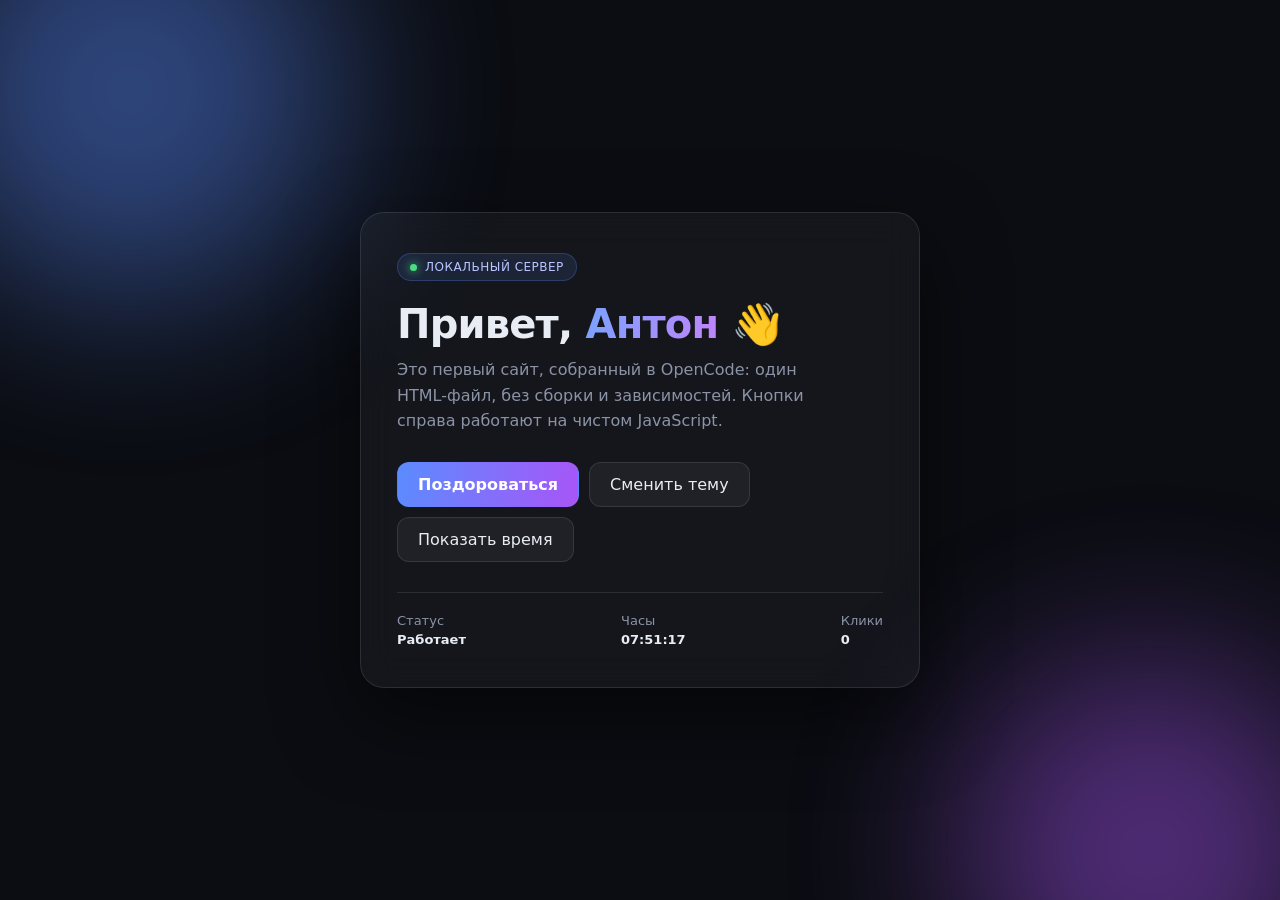
==== index.html @ ab272551 "Add first landing page" ====
<!DOCTYPE html>
<html lang="ru">
<head>
<meta charset="UTF-8" />
<meta name="viewport" content="width=device-width, initial-scale=1.0" />
<title>Первый сайт в OpenCode</title>
<style>
  :root {
    --bg: #0b0d12;
    --card: rgba(255, 255, 255, 0.04);
    --border: rgba(255, 255, 255, 0.1);
    --text: #e8ecf4;
    --muted: #8b93a7;
    --accent: #5b8cff;
    --accent-2: #a855f7;
  }

  * { box-sizing: border-box; margin: 0; padding: 0; }

  body {
    min-height: 100vh;
    display: grid;
    place-items: center;
    padding: 24px;
    background: var(--bg);
    color: var(--text);
    font-family: "Segoe UI", system-ui, -apple-system, sans-serif;
    overflow: hidden;
  }

  /* Мягкие светящиеся пятна на фоне */
  .blob {
    position: fixed;
    border-radius: 50%;
    filter: blur(90px);
    opacity: 0.45;
    pointer-events: none;
    animation: float 14s ease-in-out infinite alternate;
  }
  .blob.a { width: 420px; height: 420px; background: var(--accent); top: -120px; left: -80px; }
  .blob.b { width: 380px; height: 380px; background: var(--accent-2); bottom: -140px; right: -60px; animation-delay: -7s; }

  @keyframes float {
    from { transform: translate(0, 0) scale(1); }
    to   { transform: translate(40px, 30px) scale(1.15); }
  }

  .card {
    position: relative;
    width: min(560px, 100%);
    padding: 40px 36px;
    background: var(--card);
    border: 1px solid var(--border);
    border-radius: 24px;
    backdrop-filter: blur(18px);
    box-shadow: 0 30px 80px rgba(0, 0, 0, 0.55);
    animation: rise 0.7s cubic-bezier(0.22, 1, 0.36, 1) both;
  }

  @keyframes rise {
    from { opacity: 0; transform: translateY(24px); }
    to   { opacity: 1; transform: translateY(0); }
  }

  .badge {
    display: inline-flex;
    align-items: center;
    gap: 8px;
    padding: 6px 12px;
    font-size: 12px;
    letter-spacing: 0.04em;
    text-transform: uppercase;
    color: #b9c6ff;
    background: rgba(91, 140, 255, 0.12);
    border: 1px solid rgba(91, 140, 255, 0.25);
    border-radius: 999px;
  }
  .dot {
    width: 7px; height: 7px;
    border-radius: 50%;
    background: #4ade80;
    box-shadow: 0 0 10px #4ade80;
  }

  h1 {
    margin: 20px 0 10px;
    font-size: clamp(28px, 5vw, 40px);
    line-height: 1.15;
    letter-spacing: -0.02em;
  }
  h1 span {
    background: linear-gradient(100deg, #7aa2ff, #c084fc);
    -webkit-background-clip: text;
    background-clip: text;
    color: transparent;
  }

  p.lead {
    color: var(--muted);
    font-size: 16px;
    line-height: 1.6;
    max-width: 44ch;
  }

  .row {
    display: flex;
    flex-wrap: wrap;
    gap: 10px;
    margin-top: 28px;
  }

  button {
    font: inherit;
    padding: 12px 20px;
    border-radius: 12px;
    border: 1px solid var(--border);
    background: rgba(255, 255, 255, 0.05);
    color: var(--text);
    cursor: pointer;
    transition: transform 0.15s ease, background 0.2s ease, border-color 0.2s ease;
  }
  button:hover { background: rgba(255, 255, 255, 0.1); border-color: rgba(255, 255, 255, 0.22); }
  button:active { transform: scale(0.97); }

  button.primary {
    background: linear-gradient(100deg, var(--accent), var(--accent-2));
    border-color: transparent;
    color: #fff;
    font-weight: 600;
  }
  button.primary:hover { filter: brightness(1.1); }

  .meta {
    display: flex;
    justify-content: space-between;
    gap: 16px;
    margin-top: 30px;
    padding-top: 20px;
    border-top: 1px solid var(--border);
    font-size: 13px;
    color: var(--muted);
  }
  .meta strong { display: block; margin-top: 4px; color: var(--text); font-weight: 600; }
</style>
</head>
<body>
  <div class="blob a"></div>
  <div class="blob b"></div>

  <main class="card">
    <div class="badge"><span class="dot"></span> локальный сервер</div>

    <h1>Привет, <span id="name">Антон</span> 👋</h1>
    <p class="lead">
      Это первый сайт, собранный в OpenCode: один HTML-файл, без сборки и зависимостей.
      Кнопки справа работают на чистом JavaScript.
    </p>

    <div class="row">
      <button class="primary" id="greet">Поздороваться</button>
      <button id="theme">Сменить тему</button>
      <button id="time">Показать время</button>
    </div>

    <div class="meta">
      <div>Статус<strong id="status">Работает</strong></div>
      <div>Часы<strong id="clock">--:--:--</strong></div>
      <div>Клики<strong id="clicks">0</strong></div>
    </div>
  </main>

<script>
  const greetings = [
    "Привет! Рад тебя видеть.",
    "Сайт жив и отвечает.",
    "JavaScript на месте.",
    "Можно деплоить на хостинг."
  ];
  let i = 0;
  let clicks = 0;

  const clock = document.getElementById("clock");
  const tick = () => {
    clock.textContent = new Date().toLocaleTimeString("ru-RU");
  };
  tick();
  setInterval(tick, 1000);

  document.getElementById("greet").addEventListener("click", () => {
    clicks++;
    document.getElementById("clicks").textContent = clicks;
    document.getElementById("status").textContent = greetings[i % greetings.length];
    i++;
  });

  document.getElementById("time").addEventListener("click", () => {
    document.getElementById("status").textContent =
      "Сейчас " + new Date().toLocaleTimeString("ru-RU");
  });

  let light = false;
  document.getElementById("theme").addEventListener("click", () => {
    light = !light;
    const root = document.documentElement;
    if (light) {
      root.style.setProperty("--bg", "#f4f6fb");
      root.style.setProperty("--card", "rgba(255,255,255,0.75)");
      root.style.setProperty("--border", "rgba(15,23,42,0.1)");
      root.style.setProperty("--text", "#0f172a");
      root.style.setProperty("--muted", "#5b6478");
    } else {
      root.style.setProperty("--bg", "#0b0d12");
      root.style.setProperty("--card", "rgba(255,255,255,0.04)");
      root.style.setProperty("--border", "rgba(255,255,255,0.1)");
      root.style.setProperty("--text", "#e8ecf4");
      root.style.setProperty("--muted", "#8b93a7");
    }
  });
</script>
</body>
</html>
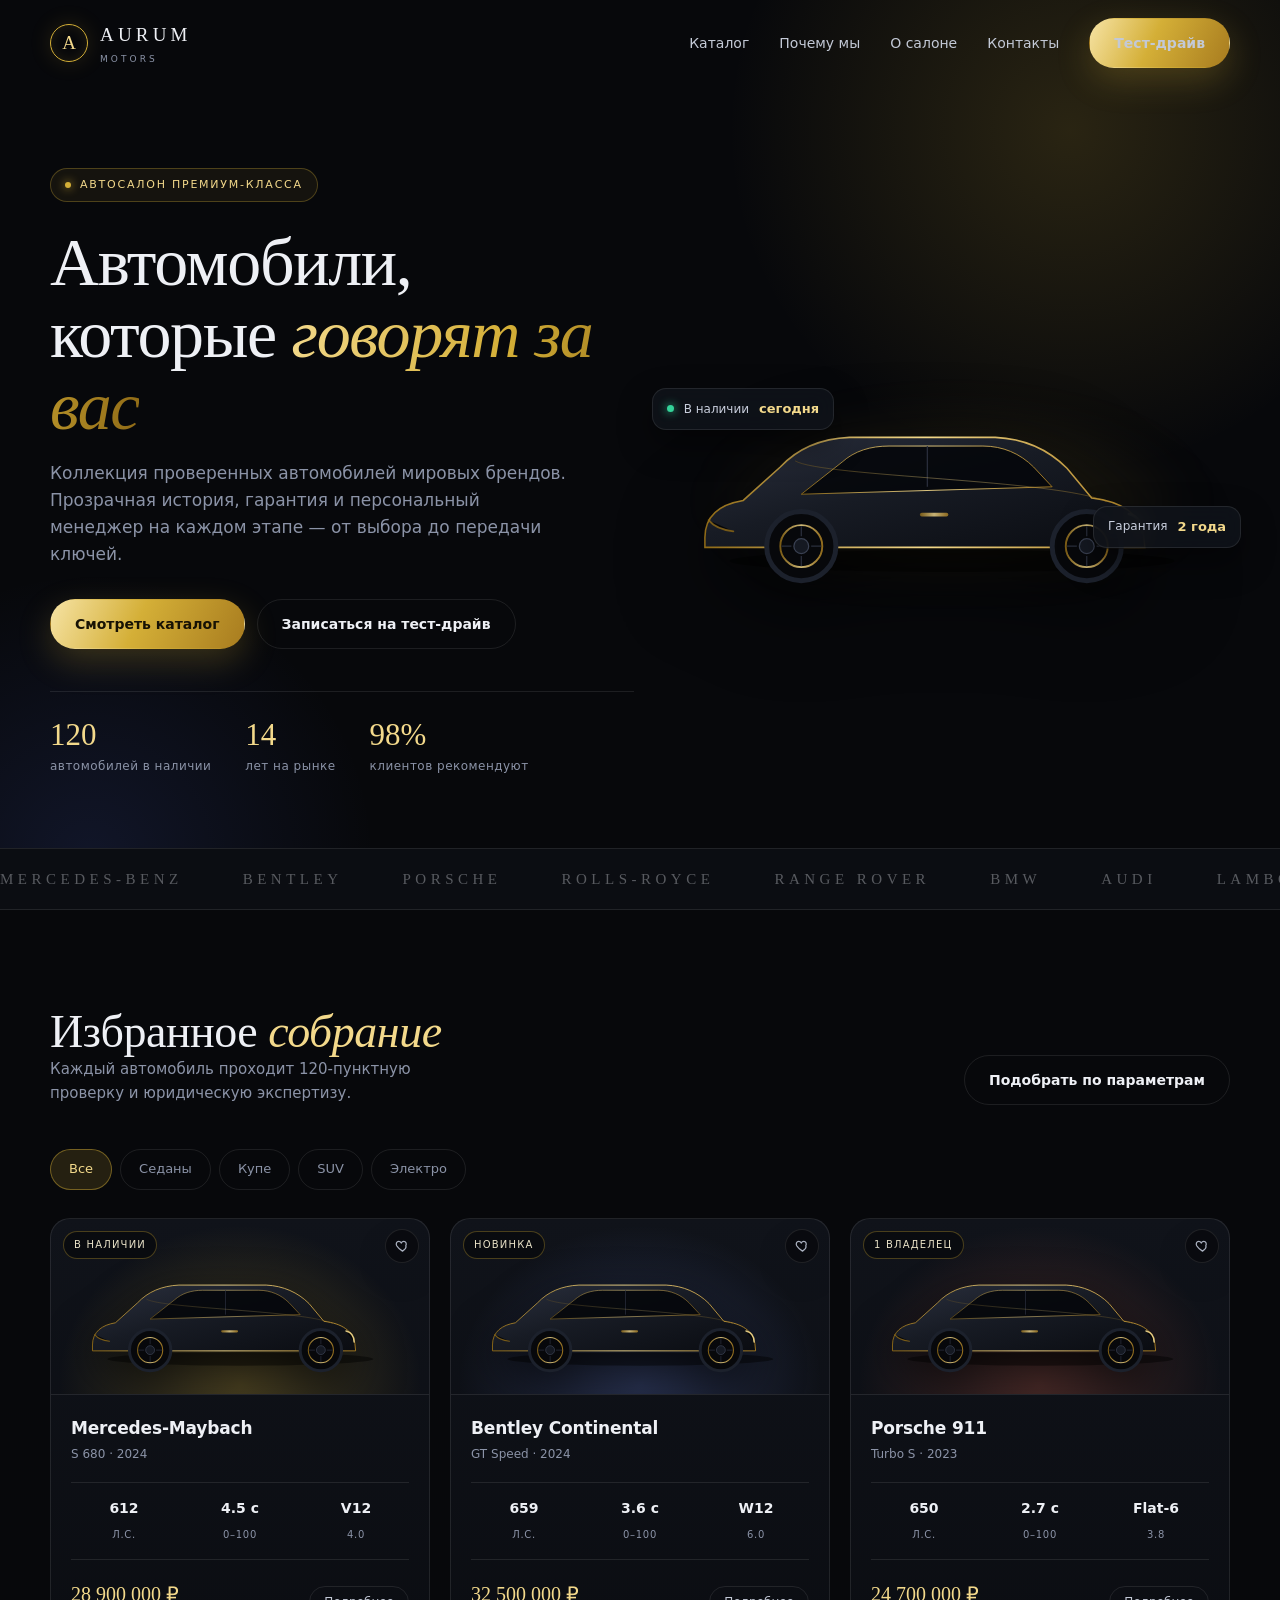
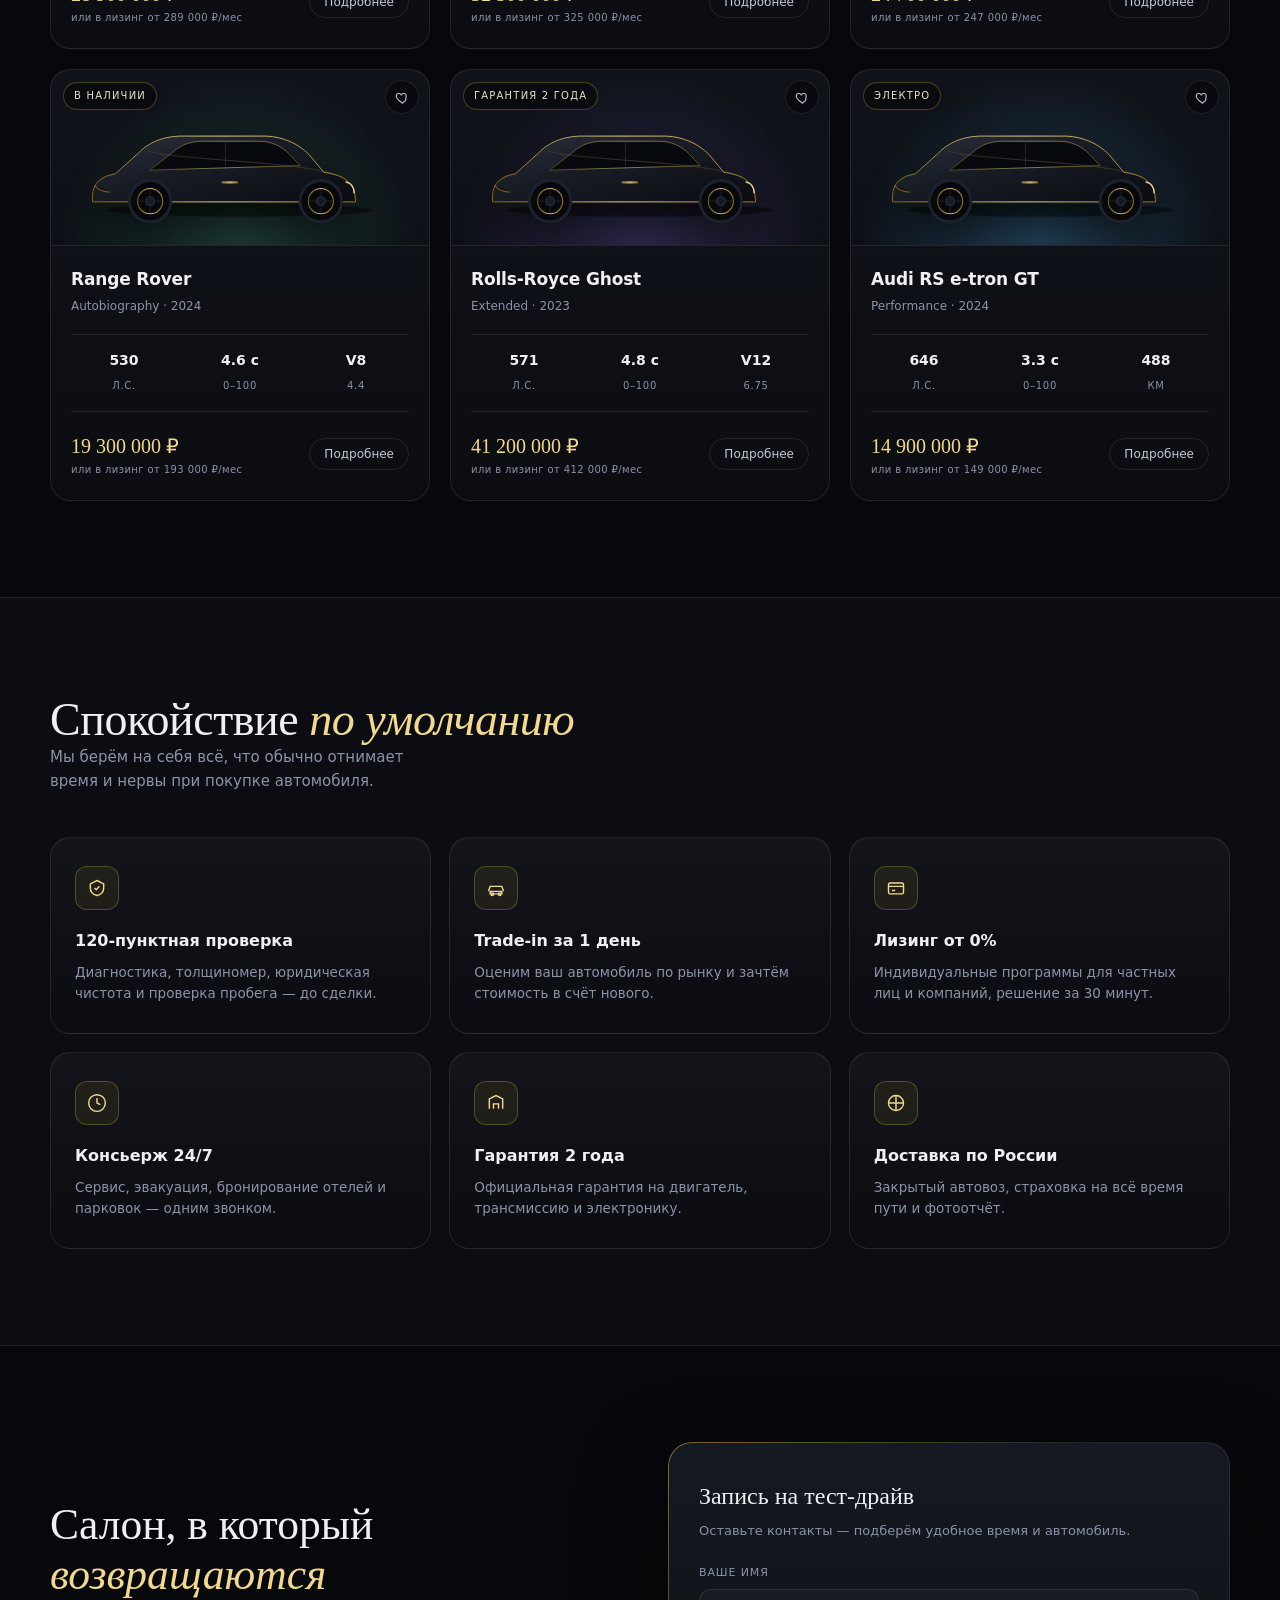
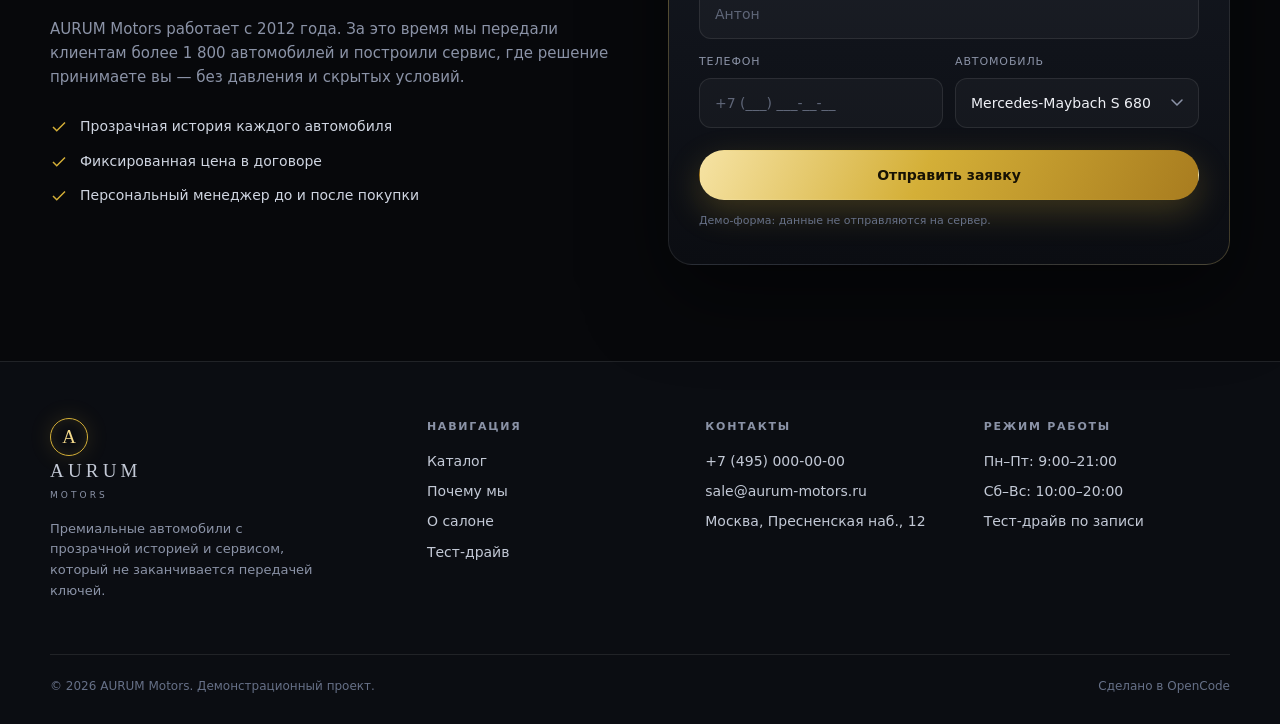
==== commit 02477fc2: "Redesign: premium car dealership landing page" ====
--- a/index.html
+++ b/index.html
@@ -3,218 +3,1093 @@
 <head>
 <meta charset="UTF-8" />
 <meta name="viewport" content="width=device-width, initial-scale=1.0" />
-<title>Первый сайт в OpenCode</title>
+<title>AURUM Motors — премиальный автосалон</title>
+<meta name="description" content="AURUM Motors — салон автомобилей премиум-класса. Каталог, trade-in, лизинг, тест-драйв." />
 <style>
   :root {
-    --bg: #0b0d12;
-    --card: rgba(255, 255, 255, 0.04);
-    --border: rgba(255, 255, 255, 0.1);
-    --text: #e8ecf4;
+    --bg: #07080b;
+    --bg-2: #0b0d12;
+    --panel: #10131a;
+    --panel-2: #151922;
+    --line: rgba(255, 255, 255, 0.09);
+    --text: #eef0f5;
     --muted: #8b93a7;
-    --accent: #5b8cff;
-    --accent-2: #a855f7;
+    --gold: #d4af37;
+    --gold-2: #f3d98b;
+    --gold-dim: rgba(212, 175, 55, 0.15);
+    --green: #34d399;
+    --radius: 20px;
+    --serif: Georgia, "Times New Roman", serif;
+    --sans: "Segoe UI", system-ui, -apple-system, sans-serif;
   }
 
   * { box-sizing: border-box; margin: 0; padding: 0; }
 
+  html { scroll-behavior: smooth; }
+
   body {
-    min-height: 100vh;
-    display: grid;
-    place-items: center;
-    padding: 24px;
     background: var(--bg);
     color: var(--text);
-    font-family: "Segoe UI", system-ui, -apple-system, sans-serif;
-    overflow: hidden;
-  }
-
-  /* Мягкие светящиеся пятна на фоне */
-  .blob {
+    font-family: var(--sans);
+    line-height: 1.6;
+    overflow-x: hidden;
+  }
+
+  ::selection { background: var(--gold); color: #000; }
+
+  a { color: inherit; text-decoration: none; }
+
+  img, svg { display: block; }
+
+  .wrap { width: min(1180px, calc(100% - 48px)); margin-inline: auto; }
+
+  /* ---------- Header ---------- */
+  header {
     position: fixed;
+    inset: 0 0 auto 0;
+    z-index: 50;
+    padding: 18px 0;
+    transition: background 0.3s ease, padding 0.3s ease, border-color 0.3s ease;
+    border-bottom: 1px solid transparent;
+  }
+  header.scrolled {
+    padding: 10px 0;
+    background: rgba(7, 8, 11, 0.82);
+    backdrop-filter: blur(16px);
+    border-bottom-color: var(--line);
+  }
+  .nav { display: flex; align-items: center; justify-content: space-between; gap: 24px; }
+
+  .logo { display: flex; align-items: center; gap: 12px; }
+  .logo-mark {
+    width: 38px; height: 38px;
+    display: grid; place-items: center;
+    border: 1px solid var(--gold);
     border-radius: 50%;
-    filter: blur(90px);
-    opacity: 0.45;
-    pointer-events: none;
-    animation: float 14s ease-in-out infinite alternate;
-  }
-  .blob.a { width: 420px; height: 420px; background: var(--accent); top: -120px; left: -80px; }
-  .blob.b { width: 380px; height: 380px; background: var(--accent-2); bottom: -140px; right: -60px; animation-delay: -7s; }
-
-  @keyframes float {
-    from { transform: translate(0, 0) scale(1); }
-    to   { transform: translate(40px, 30px) scale(1.15); }
-  }
-
-  .card {
+    color: var(--gold-2);
+    font-family: var(--serif);
+    font-size: 19px;
+    box-shadow: 0 0 22px var(--gold-dim), inset 0 0 14px rgba(212, 175, 55, 0.12);
+  }
+  .logo-text { font-family: var(--serif); font-size: 19px; letter-spacing: 0.22em; }
+  .logo-text span { display: block; font-family: var(--sans); font-size: 9px; letter-spacing: 0.34em; color: var(--muted); margin-top: 2px; }
+
+  .menu { display: flex; align-items: center; gap: 30px; }
+  .menu a {
     position: relative;
-    width: min(560px, 100%);
-    padding: 40px 36px;
-    background: var(--card);
-    border: 1px solid var(--border);
-    border-radius: 24px;
-    backdrop-filter: blur(18px);
-    box-shadow: 0 30px 80px rgba(0, 0, 0, 0.55);
-    animation: rise 0.7s cubic-bezier(0.22, 1, 0.36, 1) both;
-  }
-
-  @keyframes rise {
-    from { opacity: 0; transform: translateY(24px); }
-    to   { opacity: 1; transform: translateY(0); }
-  }
-
-  .badge {
+    font-size: 14px;
+    color: #c3c9d6;
+    transition: color 0.2s ease;
+  }
+  .menu a::after {
+    content: "";
+    position: absolute;
+    left: 0; bottom: -6px;
+    width: 0; height: 1px;
+    background: var(--gold);
+    transition: width 0.25s ease;
+  }
+  .menu a:hover { color: #fff; }
+  .menu a:hover::after { width: 100%; }
+
+  .btn {
     display: inline-flex;
     align-items: center;
-    gap: 8px;
-    padding: 6px 12px;
-    font-size: 12px;
-    letter-spacing: 0.04em;
+    justify-content: center;
+    gap: 10px;
+    padding: 13px 24px;
+    border-radius: 999px;
+    border: 1px solid var(--line);
+    background: transparent;
+    color: var(--text);
+    font: inherit;
+    font-size: 14px;
+    font-weight: 600;
+    cursor: pointer;
+    transition: transform 0.15s ease, box-shadow 0.25s ease, background 0.25s ease, border-color 0.25s ease;
+    white-space: nowrap;
+  }
+  .btn:hover { transform: translateY(-2px); }
+  .btn:active { transform: translateY(0) scale(0.98); }
+
+  .btn-gold {
+    background: linear-gradient(115deg, #f6e3a4, var(--gold) 45%, #a87c1f);
+    border-color: transparent;
+    color: #171204;
+    box-shadow: 0 12px 34px rgba(212, 175, 55, 0.24);
+  }
+  .btn-gold:hover { box-shadow: 0 16px 44px rgba(212, 175, 55, 0.36); }
+
+  .btn-ghost:hover { background: rgba(255, 255, 255, 0.05); border-color: rgba(255, 255, 255, 0.2); }
+
+  .burger { display: none; background: none; border: 0; color: var(--text); cursor: pointer; padding: 8px; }
+  .burger span { display: block; width: 22px; height: 2px; background: currentColor; margin: 5px 0; transition: 0.25s; }
+
+  /* ---------- Hero ---------- */
+  .hero {
+    position: relative;
+    padding: 168px 0 70px;
+    overflow: hidden;
+  }
+  .hero::before {
+    content: "";
+    position: absolute;
+    width: 780px; height: 780px;
+    top: -260px; right: -180px;
+    background: radial-gradient(circle, rgba(212, 175, 55, 0.17), transparent 62%);
+    pointer-events: none;
+  }
+  .hero::after {
+    content: "";
+    position: absolute;
+    width: 620px; height: 620px;
+    bottom: -320px; left: -220px;
+    background: radial-gradient(circle, rgba(90, 120, 255, 0.12), transparent 65%);
+    pointer-events: none;
+  }
+
+  .hero-grid {
+    position: relative;
+    z-index: 1;
+    display: grid;
+    grid-template-columns: 1.05fr 1fr;
+    gap: 40px;
+    align-items: center;
+  }
+
+  .eyebrow {
+    display: inline-flex;
+    align-items: center;
+    gap: 9px;
+    padding: 7px 14px;
+    border: 1px solid rgba(212, 175, 55, 0.3);
+    border-radius: 999px;
+    background: rgba(212, 175, 55, 0.07);
+    color: var(--gold-2);
+    font-size: 11px;
+    letter-spacing: 0.16em;
     text-transform: uppercase;
-    color: #b9c6ff;
-    background: rgba(91, 140, 255, 0.12);
-    border: 1px solid rgba(91, 140, 255, 0.25);
-    border-radius: 999px;
-  }
-  .dot {
-    width: 7px; height: 7px;
-    border-radius: 50%;
-    background: #4ade80;
-    box-shadow: 0 0 10px #4ade80;
-  }
+  }
+  .eyebrow i { width: 6px; height: 6px; border-radius: 50%; background: var(--gold); box-shadow: 0 0 10px var(--gold); }
 
   h1 {
-    margin: 20px 0 10px;
-    font-size: clamp(28px, 5vw, 40px);
-    line-height: 1.15;
+    margin: 24px 0 18px;
+    font-family: var(--serif);
+    font-weight: 400;
+    font-size: clamp(38px, 5.4vw, 68px);
+    line-height: 1.06;
     letter-spacing: -0.02em;
   }
-  h1 span {
-    background: linear-gradient(100deg, #7aa2ff, #c084fc);
+  h1 em {
+    font-style: italic;
+    background: linear-gradient(100deg, var(--gold-2), var(--gold) 55%, #8f6a16);
     -webkit-background-clip: text;
     background-clip: text;
     color: transparent;
   }
 
-  p.lead {
+  .hero p.lead { color: var(--muted); font-size: 17px; max-width: 48ch; }
+
+  .hero-actions { display: flex; flex-wrap: wrap; gap: 12px; margin-top: 30px; }
+
+  .hero-stats {
+    display: flex;
+    gap: 34px;
+    margin-top: 42px;
+    padding-top: 26px;
+    border-top: 1px solid var(--line);
+    flex-wrap: wrap;
+  }
+  .stat b {
+    display: block;
+    font-family: var(--serif);
+    font-size: 31px;
+    font-weight: 400;
+    color: var(--gold-2);
+    line-height: 1.1;
+  }
+  .stat span { font-size: 12px; color: var(--muted); letter-spacing: 0.04em; }
+
+  .hero-visual { position: relative; }
+  .hero-visual .glow {
+    position: absolute;
+    inset: 18% 2% 8%;
+    background: radial-gradient(ellipse at 50% 60%, rgba(212, 175, 55, 0.22), transparent 65%);
+    filter: blur(24px);
+  }
+  .car-stage { position: relative; animation: hover-car 6s ease-in-out infinite; }
+  @keyframes hover-car {
+    0%, 100% { transform: translateY(0); }
+    50% { transform: translateY(-10px); }
+  }
+  .car-stage svg { width: 100%; height: auto; filter: drop-shadow(0 26px 42px rgba(0, 0, 0, 0.65)); }
+
+  .chip {
+    position: absolute;
+    display: flex;
+    align-items: center;
+    gap: 10px;
+    padding: 10px 14px;
+    background: rgba(16, 19, 26, 0.85);
+    border: 1px solid var(--line);
+    border-radius: 14px;
+    backdrop-filter: blur(10px);
+    font-size: 12px;
+    color: #c9cfdd;
+    box-shadow: 0 14px 34px rgba(0, 0, 0, 0.45);
+  }
+  .chip b { color: var(--gold-2); font-size: 13px; }
+  .chip.c1 { top: 12%; left: -4%; }
+  .chip.c2 { bottom: 16%; right: -2%; }
+  .chip .dot { width: 7px; height: 7px; border-radius: 50%; background: var(--green); box-shadow: 0 0 10px var(--green); }
+
+  /* ---------- Marquee ---------- */
+  .marquee {
+    position: relative;
+    z-index: 1;
+    border-block: 1px solid var(--line);
+    background: var(--bg-2);
+    overflow: hidden;
+    padding: 18px 0;
+  }
+  .marquee-track {
+    display: flex;
+    gap: 60px;
+    width: max-content;
+    animation: scroll 28s linear infinite;
+  }
+  .marquee span {
+    font-family: var(--serif);
+    font-size: 15px;
+    letter-spacing: 0.3em;
+    text-transform: uppercase;
+    color: rgba(238, 240, 245, 0.34);
+    white-space: nowrap;
+  }
+  @keyframes scroll { to { transform: translateX(-50%); } }
+
+  /* ---------- Sections ---------- */
+  section { padding: 96px 0; }
+  .section-head { display: flex; align-items: flex-end; justify-content: space-between; gap: 32px; margin-bottom: 44px; flex-wrap: wrap; }
+  .section-head h2 {
+    font-family: var(--serif);
+    font-weight: 400;
+    font-size: clamp(30px, 3.6vw, 46px);
+    line-height: 1.12;
+    letter-spacing: -0.01em;
+  }
+  .section-head h2 em { font-style: italic; color: var(--gold-2); }
+  .section-head p { color: var(--muted); max-width: 42ch; font-size: 15px; }
+
+  /* ---------- Catalog ---------- */
+  .filters { display: flex; flex-wrap: wrap; gap: 8px; margin-bottom: 28px; }
+  .filter {
+    padding: 9px 18px;
+    border-radius: 999px;
+    border: 1px solid var(--line);
+    background: transparent;
     color: var(--muted);
-    font-size: 16px;
-    line-height: 1.6;
-    max-width: 44ch;
-  }
-
-  .row {
-    display: flex;
-    flex-wrap: wrap;
+    font: inherit;
+    font-size: 13px;
+    cursor: pointer;
+    transition: 0.2s ease;
+  }
+  .filter:hover { color: #fff; border-color: rgba(255, 255, 255, 0.24); }
+  .filter.active {
+    background: var(--gold-dim);
+    border-color: rgba(212, 175, 55, 0.45);
+    color: var(--gold-2);
+  }
+
+  .cars { display: grid; grid-template-columns: repeat(3, 1fr); gap: 20px; }
+  .car {
+    position: relative;
+    background: linear-gradient(180deg, var(--panel), var(--bg-2));
+    border: 1px solid var(--line);
+    border-radius: var(--radius);
+    overflow: hidden;
+    transition: transform 0.3s ease, border-color 0.3s ease, box-shadow 0.3s ease;
+    opacity: 0;
+    transform: translateY(22px);
+  }
+  .car.visible { opacity: 1; transform: translateY(0); transition: opacity 0.5s ease, transform 0.5s ease, border-color 0.3s, box-shadow 0.3s; }
+  .car:hover { border-color: rgba(212, 175, 55, 0.4); box-shadow: 0 24px 60px rgba(0, 0, 0, 0.55); }
+  .car.hidden { display: none; }
+
+  .car-media {
+    position: relative;
+    height: 176px;
+    display: grid;
+    place-items: center;
+    overflow: hidden;
+    border-bottom: 1px solid var(--line);
+  }
+  .car-media::before {
+    content: "";
+    position: absolute;
+    inset: 0;
+    background: radial-gradient(ellipse at 50% 95%, var(--car-glow, rgba(212, 175, 55, 0.3)), transparent 68%);
+    opacity: 0.9;
+  }
+  .car-media svg { width: 88%; position: relative; filter: drop-shadow(0 14px 22px rgba(0, 0, 0, 0.55)); transition: transform 0.35s ease; }
+  .car:hover .car-media svg { transform: scale(1.05) translateX(4px); }
+
+  .car-badge {
+    position: absolute;
+    top: 12px; left: 12px;
+    z-index: 2;
+    padding: 5px 10px;
+    font-size: 10px;
+    letter-spacing: 0.12em;
+    text-transform: uppercase;
+    color: #e9e2c8;
+    background: rgba(7, 8, 11, 0.65);
+    border: 1px solid rgba(212, 175, 55, 0.32);
+    border-radius: 999px;
+    backdrop-filter: blur(6px);
+  }
+  .fav {
+    position: absolute;
+    top: 10px; right: 10px;
+    z-index: 2;
+    width: 34px; height: 34px;
+    display: grid; place-items: center;
+    border-radius: 50%;
+    border: 1px solid var(--line);
+    background: rgba(7, 8, 11, 0.6);
+    color: #aab1c0;
+    cursor: pointer;
+    transition: 0.2s ease;
+  }
+  .fav:hover { color: #fff; border-color: rgba(255, 255, 255, 0.3); }
+  .fav.on { color: #ff5f7a; border-color: rgba(255, 95, 122, 0.5); background: rgba(255, 95, 122, 0.1); }
+  .fav svg { width: 15px; height: 15px; }
+
+  .car-body { padding: 20px 20px 22px; }
+  .car-body h3 { font-size: 17px; font-weight: 600; letter-spacing: -0.01em; }
+  .car-body .trim { font-size: 12px; color: var(--muted); margin-top: 3px; }
+
+  .specs {
+    display: grid;
+    grid-template-columns: repeat(3, 1fr);
     gap: 10px;
-    margin-top: 28px;
-  }
-
-  button {
+    margin: 18px 0;
+    padding: 14px 0;
+    border-block: 1px solid var(--line);
+  }
+  .specs div { text-align: center; }
+  .specs b { display: block; font-size: 14px; font-weight: 600; }
+  .specs span { font-size: 10px; color: var(--muted); text-transform: uppercase; letter-spacing: 0.07em; }
+
+  .price-row { display: flex; align-items: center; justify-content: space-between; gap: 12px; }
+  .price { font-family: var(--serif); font-size: 20px; color: var(--gold-2); }
+  .price small { display: block; font-family: var(--sans); font-size: 10px; color: var(--muted); letter-spacing: 0.04em; }
+  .more {
+    font-size: 12px;
+    color: #c3c9d6;
+    padding: 8px 14px;
+    border: 1px solid var(--line);
+    border-radius: 999px;
+    transition: 0.2s ease;
+    background: transparent;
+    font-family: inherit;
+    cursor: pointer;
+  }
+  .more:hover { color: #000; background: var(--gold); border-color: var(--gold); }
+
+  /* ---------- Advantages ---------- */
+  .advantages { background: var(--bg-2); border-block: 1px solid var(--line); }
+  .grid-3 { display: grid; grid-template-columns: repeat(3, 1fr); gap: 18px; }
+  .feature {
+    position: relative;
+    padding: 28px 24px;
+    background: linear-gradient(180deg, rgba(255, 255, 255, 0.035), transparent);
+    border: 1px solid var(--line);
+    border-radius: var(--radius);
+    transition: 0.3s ease;
+    opacity: 0;
+    transform: translateY(18px);
+  }
+  .feature.visible { opacity: 1; transform: none; transition: 0.5s ease; }
+  .feature:hover { border-color: rgba(212, 175, 55, 0.32); background: linear-gradient(180deg, rgba(212, 175, 55, 0.07), transparent); }
+  .feature .ico {
+    width: 44px; height: 44px;
+    display: grid; place-items: center;
+    border-radius: 12px;
+    border: 1px solid rgba(212, 175, 55, 0.3);
+    background: rgba(212, 175, 55, 0.08);
+    color: var(--gold-2);
+    margin-bottom: 18px;
+  }
+  .feature .ico svg { width: 20px; height: 20px; }
+  .feature h3 { font-size: 16px; margin-bottom: 8px; }
+  .feature p { font-size: 13.5px; color: var(--muted); }
+
+  /* ---------- About / form ---------- */
+  .split { display: grid; grid-template-columns: 1fr 1fr; gap: 56px; align-items: center; }
+  .about-copy h2 { font-family: var(--serif); font-weight: 400; font-size: clamp(30px, 3.4vw, 44px); line-height: 1.14; }
+  .about-copy h2 em { font-style: italic; color: var(--gold-2); }
+  .about-copy p { color: var(--muted); margin-top: 18px; font-size: 15px; }
+  .ticks { list-style: none; margin-top: 26px; display: grid; gap: 12px; }
+  .ticks li { display: flex; gap: 12px; align-items: flex-start; font-size: 14px; color: #cfd5e1; }
+  .ticks svg { width: 18px; height: 18px; flex: 0 0 auto; color: var(--gold); margin-top: 3px; }
+
+  .form-card {
+    position: relative;
+    padding: 34px 30px;
+    background: linear-gradient(180deg, var(--panel-2), var(--bg-2));
+    border: 1px solid var(--line);
+    border-radius: 24px;
+    box-shadow: 0 30px 80px rgba(0, 0, 0, 0.5);
+  }
+  .form-card::before {
+    content: "";
+    position: absolute; inset: -1px;
+    border-radius: 24px;
+    padding: 1px;
+    background: linear-gradient(140deg, rgba(212, 175, 55, 0.5), transparent 40%, transparent 70%, rgba(212, 175, 55, 0.2));
+    -webkit-mask: linear-gradient(#000 0 0) content-box, linear-gradient(#000 0 0);
+    -webkit-mask-composite: xor;
+    mask-composite: exclude;
+    pointer-events: none;
+  }
+  .form-card h3 { font-family: var(--serif); font-weight: 400; font-size: 24px; }
+  .form-card p.sub { font-size: 13px; color: var(--muted); margin: 6px 0 22px; }
+
+  .field { margin-bottom: 14px; }
+  .field label { display: block; font-size: 11px; letter-spacing: 0.08em; text-transform: uppercase; color: var(--muted); margin-bottom: 7px; }
+  .field input, .field select {
+    width: 100%;
+    padding: 13px 15px;
+    border-radius: 12px;
+    border: 1px solid var(--line);
+    background: rgba(255, 255, 255, 0.03);
+    color: var(--text);
     font: inherit;
-    padding: 12px 20px;
+    font-size: 14px;
+    outline: none;
+    transition: 0.2s ease;
+    appearance: none;
+  }
+  .field select {
+    background-image: url("data:image/svg+xml,%3Csvg xmlns='http://www.w3.org/2000/svg' width='12' height='8' viewBox='0 0 12 8'%3E%3Cpath d='M1 1l5 5 5-5' stroke='%238b93a7' stroke-width='1.5' fill='none' stroke-linecap='round'/%3E%3C/svg%3E");
+    background-repeat: no-repeat;
+    background-position: right 15px center;
+    padding-right: 38px;
+  }
+  .field input::placeholder { color: #5f6678; }
+  .field input:focus, .field select:focus { border-color: rgba(212, 175, 55, 0.55); background: rgba(212, 175, 55, 0.05); }
+  .field input:invalid:not(:placeholder-shown) { border-color: rgba(255, 95, 122, 0.5); }
+  .field-row { display: grid; grid-template-columns: 1fr 1fr; gap: 12px; }
+
+  .form-note { font-size: 11px; color: #667087; margin-top: 12px; }
+  .toast {
+    margin-top: 14px;
+    padding: 12px 14px;
     border-radius: 12px;
-    border: 1px solid var(--border);
-    background: rgba(255, 255, 255, 0.05);
-    color: var(--text);
-    cursor: pointer;
-    transition: transform 0.15s ease, background 0.2s ease, border-color 0.2s ease;
-  }
-  button:hover { background: rgba(255, 255, 255, 0.1); border-color: rgba(255, 255, 255, 0.22); }
-  button:active { transform: scale(0.97); }
-
-  button.primary {
-    background: linear-gradient(100deg, var(--accent), var(--accent-2));
-    border-color: transparent;
-    color: #fff;
-    font-weight: 600;
-  }
-  button.primary:hover { filter: brightness(1.1); }
-
-  .meta {
-    display: flex;
-    justify-content: space-between;
-    gap: 16px;
-    margin-top: 30px;
-    padding-top: 20px;
-    border-top: 1px solid var(--border);
+    background: rgba(52, 211, 153, 0.1);
+    border: 1px solid rgba(52, 211, 153, 0.35);
+    color: #9ff3cd;
     font-size: 13px;
-    color: var(--muted);
-  }
-  .meta strong { display: block; margin-top: 4px; color: var(--text); font-weight: 600; }
+    display: none;
+  }
+  .toast.show { display: block; animation: rise 0.35s ease both; }
+  @keyframes rise { from { opacity: 0; transform: translateY(8px); } to { opacity: 1; transform: none; } }
+
+  /* ---------- Footer ---------- */
+  footer { border-top: 1px solid var(--line); background: var(--bg-2); padding: 56px 0 28px; }
+  .foot-grid { display: grid; grid-template-columns: 1.4fr 1fr 1fr 1fr; gap: 32px; }
+  .foot-grid h4 { font-size: 11px; text-transform: uppercase; letter-spacing: 0.16em; color: var(--muted); margin-bottom: 14px; }
+  .foot-grid a, .foot-grid p { display: block; font-size: 14px; color: #c3c9d6; margin-bottom: 8px; }
+  .foot-grid a:hover { color: var(--gold-2); }
+  .foot-bottom { display: flex; justify-content: space-between; gap: 16px; flex-wrap: wrap; margin-top: 44px; padding-top: 22px; border-top: 1px solid var(--line); font-size: 12px; color: #667087; }
+
+  /* ---------- Reveal ---------- */
+  .reveal { opacity: 0; transform: translateY(24px); transition: opacity 0.65s ease, transform 0.65s ease; }
+  .reveal.visible { opacity: 1; transform: none; }
+
+  /* ---------- Responsive ---------- */
+  @media (max-width: 980px) {
+    .hero-grid { grid-template-columns: 1fr; gap: 20px; }
+    .hero { padding-top: 140px; }
+    .hero-visual { max-width: 620px; margin-inline: auto; width: 100%; }
+    .cars { grid-template-columns: repeat(2, 1fr); }
+    .grid-3 { grid-template-columns: repeat(2, 1fr); }
+    .split { grid-template-columns: 1fr; gap: 36px; }
+    .foot-grid { grid-template-columns: 1fr 1fr; }
+  }
+
+  @media (max-width: 720px) {
+    .menu {
+      position: fixed;
+      inset: 0 0 auto 0;
+      padding: 96px 24px 28px;
+      flex-direction: column;
+      align-items: flex-start;
+      gap: 20px;
+      background: rgba(7, 8, 11, 0.97);
+      border-bottom: 1px solid var(--line);
+      transform: translateY(-110%);
+      transition: transform 0.35s cubic-bezier(0.22, 1, 0.36, 1);
+    }
+    .menu.open { transform: none; }
+    .menu .btn { width: 100%; }
+    .burger { display: block; z-index: 60; }
+    .burger.open span:nth-child(1) { transform: translateY(7px) rotate(45deg); }
+    .burger.open span:nth-child(2) { opacity: 0; }
+    .burger.open span:nth-child(3) { transform: translateY(-7px) rotate(-45deg); }
+    .cars, .grid-3 { grid-template-columns: 1fr; }
+    .hero-stats { gap: 22px; }
+    .chip.c1 { left: 0; }
+    .chip.c2 { right: 0; }
+    section { padding: 68px 0; }
+    .field-row { grid-template-columns: 1fr; }
+    .foot-grid { grid-template-columns: 1fr; }
+  }
+
+  @media (prefers-reduced-motion: reduce) {
+    * { animation: none !important; transition-duration: 0.01ms !important; }
+    html { scroll-behavior: auto; }
+  }
 </style>
 </head>
 <body>
-  <div class="blob a"></div>
-  <div class="blob b"></div>
-
-  <main class="card">
-    <div class="badge"><span class="dot"></span> локальный сервер</div>
-
-    <h1>Привет, <span id="name">Антон</span> 👋</h1>
-    <p class="lead">
-      Это первый сайт, собранный в OpenCode: один HTML-файл, без сборки и зависимостей.
-      Кнопки справа работают на чистом JavaScript.
-    </p>
-
-    <div class="row">
-      <button class="primary" id="greet">Поздороваться</button>
-      <button id="theme">Сменить тему</button>
-      <button id="time">Показать время</button>
+
+<!-- Общий силуэт автомобиля для карточек -->
+<svg width="0" height="0" style="position:absolute" aria-hidden="true">
+  <defs>
+    <linearGradient id="bodyGold" x1="0" y1="0" x2="1" y2="1">
+      <stop offset="0" stop-color="#2a2f3d" />
+      <stop offset="0.45" stop-color="#171b24" />
+      <stop offset="1" stop-color="#0a0c11" />
+    </linearGradient>
+    <linearGradient id="goldLine" x1="0" y1="0" x2="1" y2="0">
+      <stop offset="0" stop-color="#8f6a16" />
+      <stop offset="0.5" stop-color="#f3d98b" />
+      <stop offset="1" stop-color="#a87c1f" />
+    </linearGradient>
+  </defs>
+  <symbol id="car" viewBox="0 0 900 360">
+    <ellipse cx="450" cy="322" rx="360" ry="18" fill="#000" opacity="0.45" />
+    <path d="M50 300 L50 284 C50 248 76 230 112 224 L172 170 C200 140 238 124 284 122 L520 122 C566 124 606 142 636 172 L676 220 C726 226 754 246 760 280 L762 300 Z"
+          fill="url(#bodyGold)" stroke="url(#goldLine)" stroke-width="2.5" />
+    <path d="M206 214 L272 162 C292 144 318 136 348 136 L500 136 C532 136 560 148 582 170 L612 202 Z"
+          fill="#05070b" stroke="url(#goldLine)" stroke-width="1.6" opacity="0.9" />
+    <path d="M410 136 L410 202" stroke="#2a2f3d" stroke-width="2" />
+    <path d="M196 160 C240 186 620 190 700 226" stroke="url(#goldLine)" stroke-width="1.2" fill="none" opacity="0.5" />
+    <rect x="398" y="244" width="46" height="6" rx="3" fill="url(#goldLine)" opacity="0.8" />
+    <path d="M736 246 C752 250 758 262 758 276" stroke="#f3d98b" stroke-width="4" stroke-linecap="round" opacity="0.9" />
+    <path d="M56 256 C64 266 78 272 96 274" stroke="#8f6a16" stroke-width="3" stroke-linecap="round" opacity="0.8" />
+    <g>
+      <circle cx="206" cy="298" r="56" fill="#07080b" stroke="#1c212c" stroke-width="8" />
+      <circle cx="206" cy="298" r="34" fill="none" stroke="url(#goldLine)" stroke-width="3" opacity="0.85" />
+      <circle cx="206" cy="298" r="12" fill="#151922" stroke="#3a4152" stroke-width="2" />
+      <g stroke="#2a2f3d" stroke-width="2">
+        <path d="M206 266 L206 282 M206 314 L206 330 M174 298 L190 298 M222 298 L238 298" />
+      </g>
+    </g>
+    <g>
+      <circle cx="668" cy="298" r="56" fill="#07080b" stroke="#1c212c" stroke-width="8" />
+      <circle cx="668" cy="298" r="34" fill="none" stroke="url(#goldLine)" stroke-width="3" opacity="0.85" />
+      <circle cx="668" cy="298" r="12" fill="#151922" stroke="#3a4152" stroke-width="2" />
+      <g stroke="#2a2f3d" stroke-width="2">
+        <path d="M668 266 L668 282 M668 314 L668 330 M636 298 L652 298 M684 298 L700 298" />
+      </g>
+    </g>
+  </symbol>
+</svg>
+
+<header id="header">
+  <div class="wrap nav">
+    <a class="logo" href="#top" aria-label="AURUM Motors — на главную">
+      <span class="logo-mark">A</span>
+      <span class="logo-text">AURUM<span>MOTORS</span></span>
+    </a>
+
+    <nav class="menu" id="menu">
+      <a href="#catalog">Каталог</a>
+      <a href="#advantages">Почему мы</a>
+      <a href="#about">О салоне</a>
+      <a href="#contacts">Контакты</a>
+      <a class="btn btn-gold" href="#booking">Тест-драйв</a>
+    </nav>
+
+    <button class="burger" id="burger" aria-label="Меню" aria-expanded="false">
+      <span></span><span></span><span></span>
+    </button>
+  </div>
+</header>
+
+<main id="top">
+  <!-- HERO -->
+  <section class="hero">
+    <div class="wrap hero-grid">
+      <div class="hero-copy">
+        <div class="eyebrow"><i></i> Автосалон премиум-класса</div>
+        <h1>Автомобили, которые <em>говорят за вас</em></h1>
+        <p class="lead">
+          Коллекция проверенных автомобилей мировых брендов. Прозрачная история,
+          гарантия и персональный менеджер на каждом этапе — от выбора до передачи ключей.
+        </p>
+        <div class="hero-actions">
+          <a class="btn btn-gold" href="#catalog">Смотреть каталог</a>
+          <a class="btn btn-ghost" href="#booking">Записаться на тест-драйв</a>
+        </div>
+        <div class="hero-stats">
+          <div class="stat"><b data-count="120">0</b><span>автомобилей в наличии</span></div>
+          <div class="stat"><b data-count="14">0</b><span>лет на рынке</span></div>
+          <div class="stat"><b data-count="98" data-suffix="%">0</b><span>клиентов рекомендуют</span></div>
+        </div>
+      </div>
+
+      <div class="hero-visual">
+        <div class="glow"></div>
+        <div class="car-stage">
+          <svg viewBox="0 0 900 360" role="img" aria-label="Силуэт премиального автомобиля">
+            <use href="#car" />
+          </svg>
+        </div>
+        <div class="chip c1"><span class="dot"></span> В наличии <b>сегодня</b></div>
+        <div class="chip c2">Гарантия <b>2 года</b></div>
+      </div>
     </div>
-
-    <div class="meta">
-      <div>Статус<strong id="status">Работает</strong></div>
-      <div>Часы<strong id="clock">--:--:--</strong></div>
-      <div>Клики<strong id="clicks">0</strong></div>
+  </section>
+
+  <!-- MARQUEE -->
+  <div class="marquee" aria-hidden="true">
+    <div class="marquee-track">
+      <span>Mercedes-Benz</span><span>Bentley</span><span>Porsche</span><span>Rolls-Royce</span><span>Range Rover</span><span>BMW</span><span>Audi</span><span>Lamborghini</span>
+      <span>Mercedes-Benz</span><span>Bentley</span><span>Porsche</span><span>Rolls-Royce</span><span>Range Rover</span><span>BMW</span><span>Audi</span><span>Lamborghini</span>
     </div>
-  </main>
+  </div>
+
+  <!-- CATALOG -->
+  <section id="catalog">
+    <div class="wrap">
+      <div class="section-head reveal">
+        <div>
+          <h2>Избранное <em>собрание</em></h2>
+          <p>Каждый автомобиль проходит 120-пунктную проверку и юридическую экспертизу.</p>
+        </div>
+        <a class="btn btn-ghost" href="#booking">Подобрать по параметрам</a>
+      </div>
+
+      <div class="filters" role="tablist" aria-label="Фильтр каталога">
+        <button class="filter active" data-filter="all">Все</button>
+        <button class="filter" data-filter="sedan">Седаны</button>
+        <button class="filter" data-filter="coupe">Купе</button>
+        <button class="filter" data-filter="suv">SUV</button>
+        <button class="filter" data-filter="ev">Электро</button>
+      </div>
+
+      <div class="cars" id="cars">
+        <!-- 1 -->
+        <article class="car reveal" data-cat="sedan">
+          <div class="car-media" style="--car-glow: rgba(212,175,55,0.32)">
+            <span class="car-badge">В наличии</span>
+            <button class="fav" aria-label="В избранное" aria-pressed="false">
+              <svg viewBox="0 0 24 24" fill="none" stroke="currentColor" stroke-width="2"><path d="M12 21s-7-4.6-9.3-8.6C1 9 2.6 5.5 6 5.5c2 0 3.2 1 4 2.2.8-1.2 2-2.2 4-2.2 3.4 0 5 3.5 3.3 6.9C19 16.4 12 21 12 21z"/></svg>
+            </button>
+            <svg viewBox="0 0 900 360" aria-hidden="true"><use href="#car" /></svg>
+          </div>
+          <div class="car-body">
+            <h3>Mercedes-Maybach</h3>
+            <div class="trim">S 680 · 2024</div>
+            <div class="specs">
+              <div><b>612</b><span>л.с.</span></div>
+              <div><b>4.5 с</b><span>0–100</span></div>
+              <div><b>V12</b><span>4.0</span></div>
+            </div>
+            <div class="price-row">
+              <div class="price">28 900 000 ₽<small>или в лизинг от 289 000 ₽/мес</small></div>
+              <button class="more">Подробнее</button>
+            </div>
+          </div>
+        </article>
+
+        <!-- 2 -->
+        <article class="car reveal" data-cat="coupe">
+          <div class="car-media" style="--car-glow: rgba(120,150,255,0.26)">
+            <span class="car-badge">Новинка</span>
+            <button class="fav" aria-label="В избранное" aria-pressed="false">
+              <svg viewBox="0 0 24 24" fill="none" stroke="currentColor" stroke-width="2"><path d="M12 21s-7-4.6-9.3-8.6C1 9 2.6 5.5 6 5.5c2 0 3.2 1 4 2.2.8-1.2 2-2.2 4-2.2 3.4 0 5 3.5 3.3 6.9C19 16.4 12 21 12 21z"/></svg>
+            </button>
+            <svg viewBox="0 0 900 360" aria-hidden="true"><use href="#car" /></svg>
+          </div>
+          <div class="car-body">
+            <h3>Bentley Continental</h3>
+            <div class="trim">GT Speed · 2024</div>
+            <div class="specs">
+              <div><b>659</b><span>л.с.</span></div>
+              <div><b>3.6 с</b><span>0–100</span></div>
+              <div><b>W12</b><span>6.0</span></div>
+            </div>
+            <div class="price-row">
+              <div class="price">32 500 000 ₽<small>или в лизинг от 325 000 ₽/мес</small></div>
+              <button class="more">Подробнее</button>
+            </div>
+          </div>
+        </article>
+
+        <!-- 3 -->
+        <article class="car reveal" data-cat="coupe">
+          <div class="car-media" style="--car-glow: rgba(255,120,90,0.26)">
+            <span class="car-badge">1 владелец</span>
+            <button class="fav" aria-label="В избранное" aria-pressed="false">
+              <svg viewBox="0 0 24 24" fill="none" stroke="currentColor" stroke-width="2"><path d="M12 21s-7-4.6-9.3-8.6C1 9 2.6 5.5 6 5.5c2 0 3.2 1 4 2.2.8-1.2 2-2.2 4-2.2 3.4 0 5 3.5 3.3 6.9C19 16.4 12 21 12 21z"/></svg>
+            </button>
+            <svg viewBox="0 0 900 360" aria-hidden="true"><use href="#car" /></svg>
+          </div>
+          <div class="car-body">
+            <h3>Porsche 911</h3>
+            <div class="trim">Turbo S · 2023</div>
+            <div class="specs">
+              <div><b>650</b><span>л.с.</span></div>
+              <div><b>2.7 с</b><span>0–100</span></div>
+              <div><b>Flat-6</b><span>3.8</span></div>
+            </div>
+            <div class="price-row">
+              <div class="price">24 700 000 ₽<small>или в лизинг от 247 000 ₽/мес</small></div>
+              <button class="more">Подробнее</button>
+            </div>
+          </div>
+        </article>
+
+        <!-- 4 -->
+        <article class="car reveal" data-cat="suv">
+          <div class="car-media" style="--car-glow: rgba(80,210,160,0.24)">
+            <span class="car-badge">В наличии</span>
+            <button class="fav" aria-label="В избранное" aria-pressed="false">
+              <svg viewBox="0 0 24 24" fill="none" stroke="currentColor" stroke-width="2"><path d="M12 21s-7-4.6-9.3-8.6C1 9 2.6 5.5 6 5.5c2 0 3.2 1 4 2.2.8-1.2 2-2.2 4-2.2 3.4 0 5 3.5 3.3 6.9C19 16.4 12 21 12 21z"/></svg>
+            </button>
+            <svg viewBox="0 0 900 360" aria-hidden="true"><use href="#car" /></svg>
+          </div>
+          <div class="car-body">
+            <h3>Range Rover</h3>
+            <div class="trim">Autobiography · 2024</div>
+            <div class="specs">
+              <div><b>530</b><span>л.с.</span></div>
+              <div><b>4.6 с</b><span>0–100</span></div>
+              <div><b>V8</b><span>4.4</span></div>
+            </div>
+            <div class="price-row">
+              <div class="price">19 300 000 ₽<small>или в лизинг от 193 000 ₽/мес</small></div>
+              <button class="more">Подробнее</button>
+            </div>
+          </div>
+        </article>
+
+        <!-- 5 -->
+        <article class="car reveal" data-cat="sedan">
+          <div class="car-media" style="--car-glow: rgba(150,120,255,0.26)">
+            <span class="car-badge">Гарантия 2 года</span>
+            <button class="fav" aria-label="В избранное" aria-pressed="false">
+              <svg viewBox="0 0 24 24" fill="none" stroke="currentColor" stroke-width="2"><path d="M12 21s-7-4.6-9.3-8.6C1 9 2.6 5.5 6 5.5c2 0 3.2 1 4 2.2.8-1.2 2-2.2 4-2.2 3.4 0 5 3.5 3.3 6.9C19 16.4 12 21 12 21z"/></svg>
+            </button>
+            <svg viewBox="0 0 900 360" aria-hidden="true"><use href="#car" /></svg>
+          </div>
+          <div class="car-body">
+            <h3>Rolls-Royce Ghost</h3>
+            <div class="trim">Extended · 2023</div>
+            <div class="specs">
+              <div><b>571</b><span>л.с.</span></div>
+              <div><b>4.8 с</b><span>0–100</span></div>
+              <div><b>V12</b><span>6.75</span></div>
+            </div>
+            <div class="price-row">
+              <div class="price">41 200 000 ₽<small>или в лизинг от 412 000 ₽/мес</small></div>
+              <button class="more">Подробнее</button>
+            </div>
+          </div>
+        </article>
+
+        <!-- 6 -->
+        <article class="car reveal" data-cat="ev">
+          <div class="car-media" style="--car-glow: rgba(80,190,255,0.3)">
+            <span class="car-badge">Электро</span>
+            <button class="fav" aria-label="В избранное" aria-pressed="false">
+              <svg viewBox="0 0 24 24" fill="none" stroke="currentColor" stroke-width="2"><path d="M12 21s-7-4.6-9.3-8.6C1 9 2.6 5.5 6 5.5c2 0 3.2 1 4 2.2.8-1.2 2-2.2 4-2.2 3.4 0 5 3.5 3.3 6.9C19 16.4 12 21 12 21z"/></svg>
+            </button>
+            <svg viewBox="0 0 900 360" aria-hidden="true"><use href="#car" /></svg>
+          </div>
+          <div class="car-body">
+            <h3>Audi RS e-tron GT</h3>
+            <div class="trim">Performance · 2024</div>
+            <div class="specs">
+              <div><b>646</b><span>л.с.</span></div>
+              <div><b>3.3 с</b><span>0–100</span></div>
+              <div><b>488</b><span>км</span></div>
+            </div>
+            <div class="price-row">
+              <div class="price">14 900 000 ₽<small>или в лизинг от 149 000 ₽/мес</small></div>
+              <button class="more">Подробнее</button>
+            </div>
+          </div>
+        </article>
+      </div>
+    </div>
+  </section>
+
+  <!-- ADVANTAGES -->
+  <section class="advantages" id="advantages">
+    <div class="wrap">
+      <div class="section-head reveal">
+        <div>
+          <h2>Спокойствие <em>по умолчанию</em></h2>
+          <p>Мы берём на себя всё, что обычно отнимает время и нервы при покупке автомобиля.</p>
+        </div>
+      </div>
+
+      <div class="grid-3">
+        <article class="feature">
+          <div class="ico"><svg viewBox="0 0 24 24" fill="none" stroke="currentColor" stroke-width="1.7"><path d="M12 3l8 4v5c0 5-3.4 8-8 9-4.6-1-8-4-8-9V7l8-4z"/><path d="M9 12l2 2 4-4"/></svg></div>
+          <h3>120-пунктная проверка</h3>
+          <p>Диагностика, толщиномер, юридическая чистота и проверка пробега — до сделки.</p>
+        </article>
+        <article class="feature">
+          <div class="ico"><svg viewBox="0 0 24 24" fill="none" stroke="currentColor" stroke-width="1.7"><path d="M3 16l2-6h14l2 6"/><path d="M5 16h14v3H5z"/><circle cx="7.5" cy="19.5" r="1.5"/><circle cx="16.5" cy="19.5" r="1.5"/></svg></div>
+          <h3>Trade-in за 1 день</h3>
+          <p>Оценим ваш автомобиль по рынку и зачтём стоимость в счёт нового.</p>
+        </article>
+        <article class="feature">
+          <div class="ico"><svg viewBox="0 0 24 24" fill="none" stroke="currentColor" stroke-width="1.7"><rect x="3" y="6" width="18" height="13" rx="2"/><path d="M3 10h18M7 15h4"/></svg></div>
+          <h3>Лизинг от 0%</h3>
+          <p>Индивидуальные программы для частных лиц и компаний, решение за 30 минут.</p>
+        </article>
+        <article class="feature">
+          <div class="ico"><svg viewBox="0 0 24 24" fill="none" stroke="currentColor" stroke-width="1.7"><path d="M12 2a10 10 0 100 20 10 10 0 000-20z"/><path d="M12 6v6l4 2"/></svg></div>
+          <h3>Консьерж 24/7</h3>
+          <p>Сервис, эвакуация, бронирование отелей и парковок — одним звонком.</p>
+        </article>
+        <article class="feature">
+          <div class="ico"><svg viewBox="0 0 24 24" fill="none" stroke="currentColor" stroke-width="1.7"><path d="M4 19V7l8-4 8 4v12"/><path d="M9 19v-6h6v6"/></svg></div>
+          <h3>Гарантия 2 года</h3>
+          <p>Официальная гарантия на двигатель, трансмиссию и электронику.</p>
+        </article>
+        <article class="feature">
+          <div class="ico"><svg viewBox="0 0 24 24" fill="none" stroke="currentColor" stroke-width="1.7"><path d="M3 12h18M12 3v18"/><circle cx="12" cy="12" r="9"/></svg></div>
+          <h3>Доставка по России</h3>
+          <p>Закрытый автовоз, страховка на всё время пути и фотоотчёт.</p>
+        </article>
+      </div>
+    </div>
+  </section>
+
+  <!-- ABOUT + FORM -->
+  <section id="about">
+    <div class="wrap split">
+      <div class="about-copy reveal">
+        <h2>Салон, в который <em>возвращаются</em></h2>
+        <p>
+          AURUM Motors работает с 2012 года. За это время мы передали клиентам более
+          1 800 автомобилей и построили сервис, где решение принимаете вы — без давления
+          и скрытых условий.
+        </p>
+        <ul class="ticks">
+          <li><svg viewBox="0 0 24 24" fill="none" stroke="currentColor" stroke-width="2"><path d="M20 6L9 17l-5-5"/></svg> Прозрачная история каждого автомобиля</li>
+          <li><svg viewBox="0 0 24 24" fill="none" stroke="currentColor" stroke-width="2"><path d="M20 6L9 17l-5-5"/></svg> Фиксированная цена в договоре</li>
+          <li><svg viewBox="0 0 24 24" fill="none" stroke="currentColor" stroke-width="2"><path d="M20 6L9 17l-5-5"/></svg> Персональный менеджер до и после покупки</li>
+        </ul>
+      </div>
+
+      <div class="form-card reveal" id="booking">
+        <h3>Запись на тест-драйв</h3>
+        <p class="sub">Оставьте контакты — подберём удобное время и автомобиль.</p>
+        <form id="lead-form" novalidate>
+          <div class="field">
+            <label for="name">Ваше имя</label>
+            <input id="name" name="name" type="text" placeholder="Антон" required minlength="2" />
+          </div>
+          <div class="field-row">
+            <div class="field">
+              <label for="phone">Телефон</label>
+              <input id="phone" name="phone" type="tel" placeholder="+7 (___) ___-__-__" required pattern="[\+0-9\s\(\)\-]{10,}" />
+            </div>
+            <div class="field">
+              <label for="car">Автомобиль</label>
+              <select id="car" name="car">
+                <option>Mercedes-Maybach S 680</option>
+                <option>Bentley Continental GT</option>
+                <option>Porsche 911 Turbo S</option>
+                <option>Range Rover Autobiography</option>
+                <option>Rolls-Royce Ghost</option>
+                <option>Audi RS e-tron GT</option>
+                <option>Помогите с выбором</option>
+              </select>
+            </div>
+          </div>
+          <button class="btn btn-gold" type="submit" style="width:100%; margin-top:8px;">Отправить заявку</button>
+          <div class="form-note">Демо-форма: данные не отправляются на сервер.</div>
+          <div class="toast" id="toast" role="status">Спасибо! Заявка принята — менеджер свяжется с вами.</div>
+        </form>
+      </div>
+    </div>
+  </section>
+</main>
+
+<footer id="contacts">
+  <div class="wrap">
+    <div class="foot-grid">
+      <div>
+        <a class="logo" href="#top">
+          <span class="logo-mark">A</span>
+          <span class="logo-text">AURUM<span>MOTORS</span></span>
+        </a>
+        <p style="margin-top:16px; max-width:32ch; color:#8b93a7; font-size:13px;">
+          Премиальные автомобили с прозрачной историей и сервисом, который не заканчивается передачей ключей.
+        </p>
+      </div>
+      <div>
+        <h4>Навигация</h4>
+        <a href="#catalog">Каталог</a>
+        <a href="#advantages">Почему мы</a>
+        <a href="#about">О салоне</a>
+        <a href="#booking">Тест-драйв</a>
+      </div>
+      <div>
+        <h4>Контакты</h4>
+        <a href="tel:+74950000000">+7 (495) 000-00-00</a>
+        <a href="mailto:sale@aurum-motors.ru">sale@aurum-motors.ru</a>
+        <p>Москва, Пресненская наб., 12</p>
+      </div>
+      <div>
+        <h4>Режим работы</h4>
+        <p>Пн–Пт: 9:00–21:00</p>
+        <p>Сб–Вс: 10:00–20:00</p>
+        <p>Тест-драйв по записи</p>
+      </div>
+    </div>
+    <div class="foot-bottom">
+      <span>© 2026 AURUM Motors. Демонстрационный проект.</span>
+      <span>Сделано в OpenCode</span>
+    </div>
+  </div>
+</footer>
 
 <script>
-  const greetings = [
-    "Привет! Рад тебя видеть.",
-    "Сайт жив и отвечает.",
-    "JavaScript на месте.",
-    "Можно деплоить на хостинг."
-  ];
-  let i = 0;
-  let clicks = 0;
-
-  const clock = document.getElementById("clock");
-  const tick = () => {
-    clock.textContent = new Date().toLocaleTimeString("ru-RU");
-  };
-  tick();
-  setInterval(tick, 1000);
-
-  document.getElementById("greet").addEventListener("click", () => {
-    clicks++;
-    document.getElementById("clicks").textContent = clicks;
-    document.getElementById("status").textContent = greetings[i % greetings.length];
-    i++;
+  /* ---------- Header ---------- */
+  const header = document.getElementById("header");
+  const burger = document.getElementById("burger");
+  const menu = document.getElementById("menu");
+
+  const onScroll = () => header.classList.toggle("scrolled", window.scrollY > 12);
+  onScroll();
+  window.addEventListener("scroll", onScroll, { passive: true });
+
+  burger.addEventListener("click", () => {
+    const open = menu.classList.toggle("open");
+    burger.classList.toggle("open", open);
+    burger.setAttribute("aria-expanded", String(open));
   });
 
-  document.getElementById("time").addEventListener("click", () => {
-    document.getElementById("status").textContent =
-      "Сейчас " + new Date().toLocaleTimeString("ru-RU");
+  menu.querySelectorAll("a").forEach((a) =>
+    a.addEventListener("click", () => {
+      menu.classList.remove("open");
+      burger.classList.remove("open");
+      burger.setAttribute("aria-expanded", "false");
+    })
+  );
+
+  /* ---------- Reveal on scroll ---------- */
+  const io = new IntersectionObserver(
+    (entries) => {
+      entries.forEach((e) => {
+        if (!e.isIntersecting) return;
+        e.target.classList.add("visible");
+        io.unobserve(e.target);
+      });
+    },
+    { threshold: 0.12 }
+  );
+  document.querySelectorAll(".reveal, .feature").forEach((el) => io.observe(el));
+
+  /* ---------- Catalog filters ---------- */
+  const filters = document.querySelectorAll(".filter");
+  const cars = document.querySelectorAll(".car");
+  const carsWrap = document.getElementById("cars");
+
+  filters.forEach((btn) => {
+    btn.addEventListener("click", () => {
+      filters.forEach((b) => b.classList.remove("active"));
+      btn.classList.add("active");
+      const f = btn.dataset.filter;
+      const list = [...cars];
+      list.forEach((card) => {
+        const show = f === "all" || card.dataset.cat === f;
+        card.classList.toggle("hidden", !show);
+      });
+      // Перезапускаем анимацию появления в новом наборе
+      list.filter((c) => !c.classList.contains("hidden")).forEach((c, i) => {
+        c.style.transitionDelay = i * 40 + "ms";
+        c.classList.remove("visible");
+        requestAnimationFrame(() => requestAnimationFrame(() => c.classList.add("visible")));
+      });
+      carsWrap.dataset.filter = f;
+    });
   });
 
-  let light = false;
-  document.getElementById("theme").addEventListener("click", () => {
-    light = !light;
-    const root = document.documentElement;
-    if (light) {
-      root.style.setProperty("--bg", "#f4f6fb");
-      root.style.setProperty("--card", "rgba(255,255,255,0.75)");
-      root.style.setProperty("--border", "rgba(15,23,42,0.1)");
-      root.style.setProperty("--text", "#0f172a");
-      root.style.setProperty("--muted", "#5b6478");
-    } else {
-      root.style.setProperty("--bg", "#0b0d12");
-      root.style.setProperty("--card", "rgba(255,255,255,0.04)");
-      root.style.setProperty("--border", "rgba(255,255,255,0.1)");
-      root.style.setProperty("--text", "#e8ecf4");
-      root.style.setProperty("--muted", "#8b93a7");
+  /* ---------- Favorites ---------- */
+  document.querySelectorAll(".fav").forEach((btn) => {
+    btn.addEventListener("click", () => {
+      const on = btn.classList.toggle("on");
+      btn.setAttribute("aria-pressed", String(on));
+    });
+  });
+
+  /* ---------- Counters ---------- */
+  const counters = document.querySelectorAll("[data-count]");
+  const counterIO = new IntersectionObserver(
+    (entries) => {
+      entries.forEach((e) => {
+        if (!e.isIntersecting) return;
+        const el = e.target;
+        const target = Number(el.dataset.count);
+        const suffix = el.dataset.suffix || "";
+        const start = performance.now();
+        const dur = 1200;
+        const step = (now) => {
+          const p = Math.min((now - start) / dur, 1);
+          const eased = 1 - Math.pow(1 - p, 3);
+          el.textContent = Math.round(target * eased) + suffix;
+          if (p < 1) requestAnimationFrame(step);
+        };
+        requestAnimationFrame(step);
+        counterIO.unobserve(el);
+      });
+    },
+    { threshold: 0.5 }
+  );
+  counters.forEach((c) => counterIO.observe(c));
+
+  /* ---------- Form ---------- */
+  const form = document.getElementById("lead-form");
+  const toast = document.getElementById("toast");
+
+  form.addEventListener("submit", (e) => {
+    e.preventDefault();
+    if (!form.checkValidity()) {
+      form.reportValidity();
+      return;
     }
+    const name = form.name.value.trim();
+    toast.textContent = `Спасибо, ${name}! Заявка принята — менеджер свяжется с вами.`;
+    toast.classList.add("show");
+    form.reset();
+    setTimeout(() => toast.classList.remove("show"), 6000);
+  });
+
+  /* ---------- "Подробнее" (демо) ---------- */
+  document.querySelectorAll(".more").forEach((btn) => {
+    btn.addEventListener("click", () => {
+      const card = btn.closest(".car");
+      const title = card.querySelector("h3").textContent + " " + card.querySelector(".trim").textContent;
+      const select = document.getElementById("car");
+      // Пытаемся выбрать соответствующую модель в форме
+      [...select.options].forEach((o) => {
+        if (title.toLowerCase().includes(o.text.split(" ")[0].toLowerCase())) select.value = o.value;
+      });
+      document.getElementById("booking").scrollIntoView({ behavior: "smooth", block: "center" });
+    });
   });
 </script>
 </body>
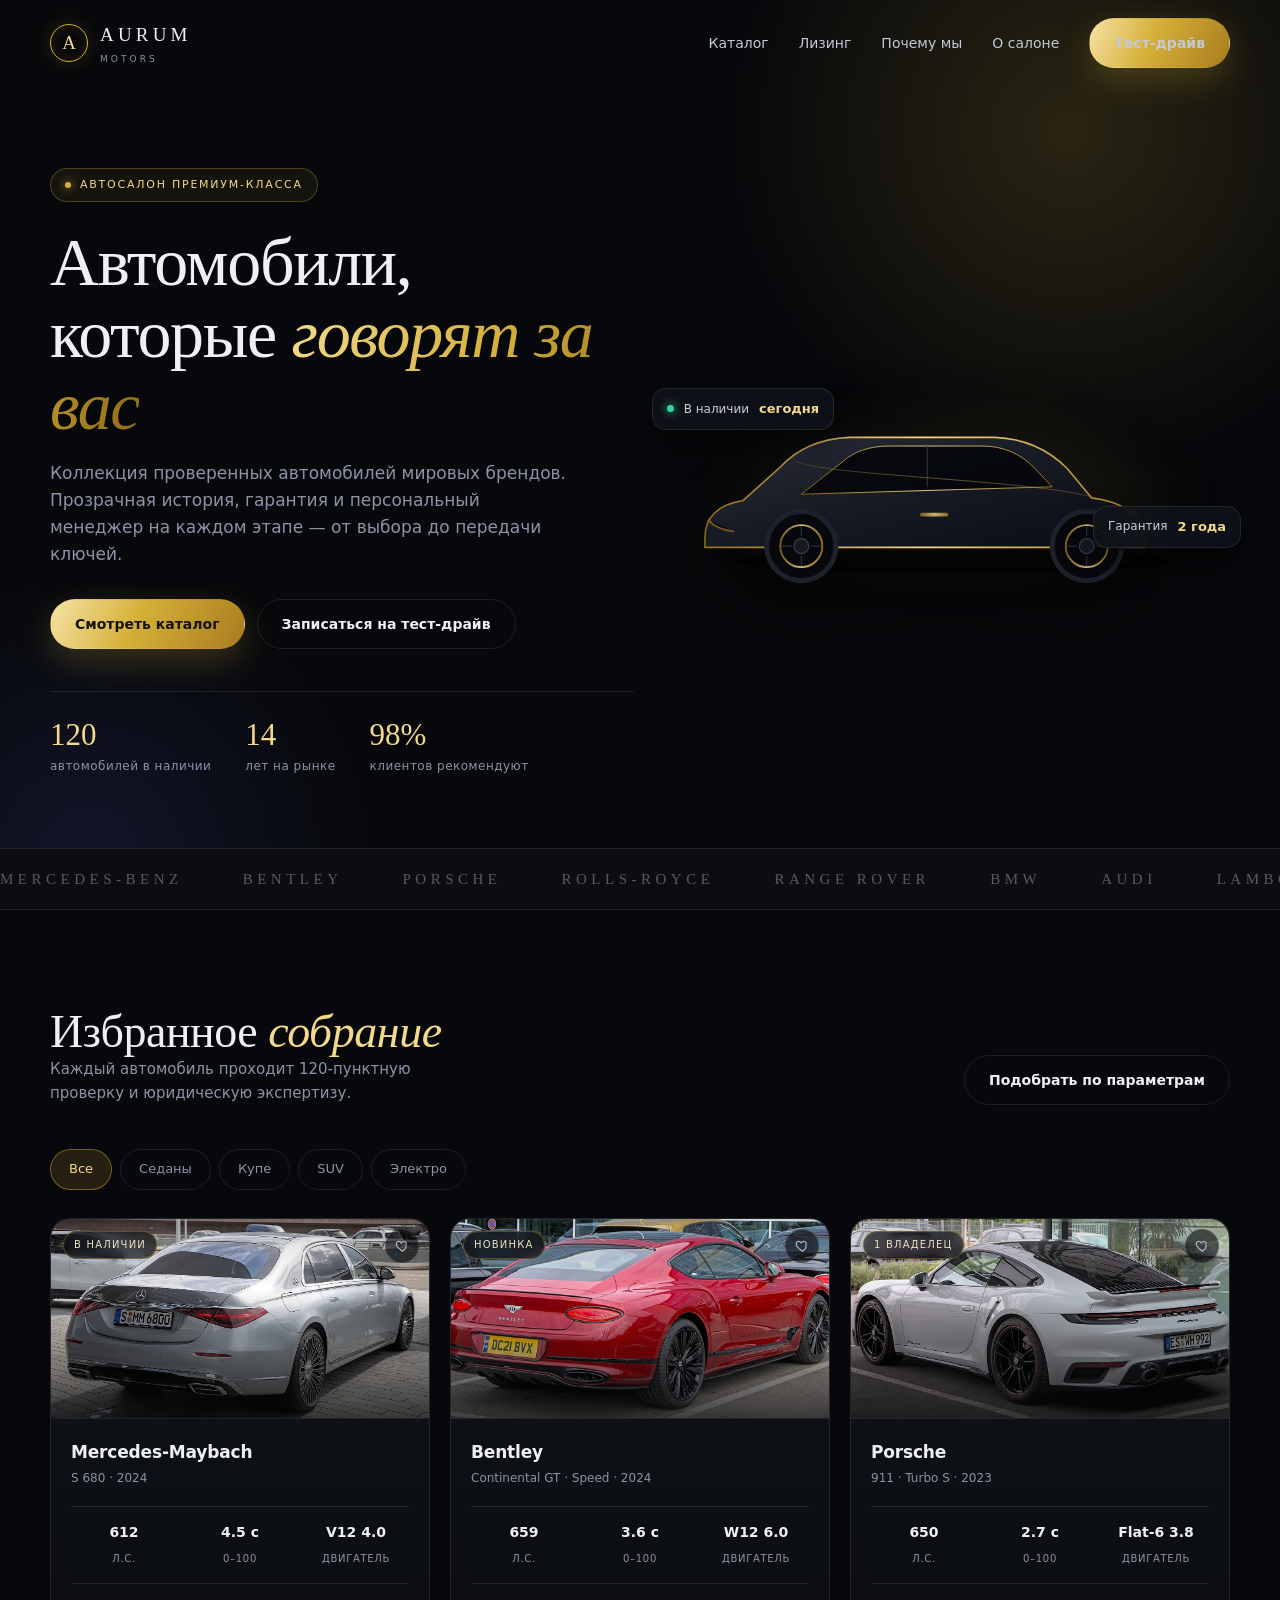
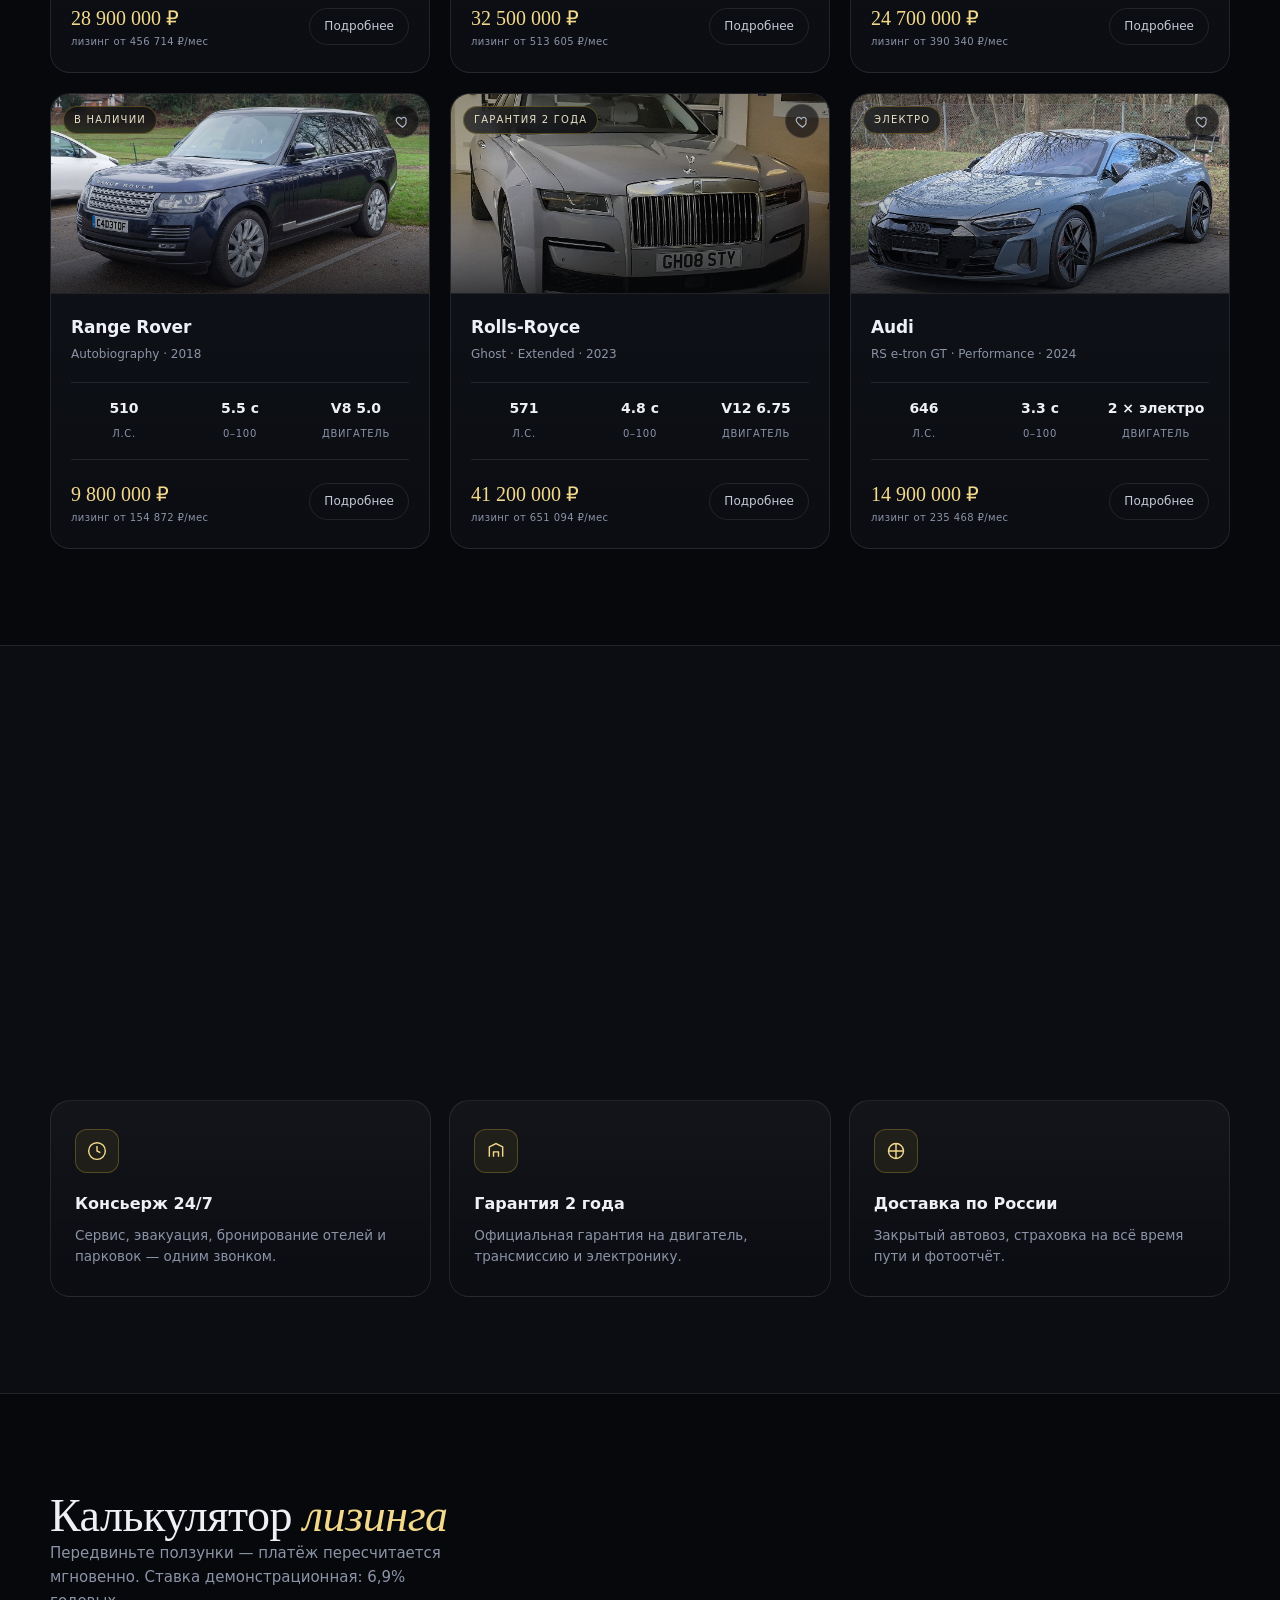
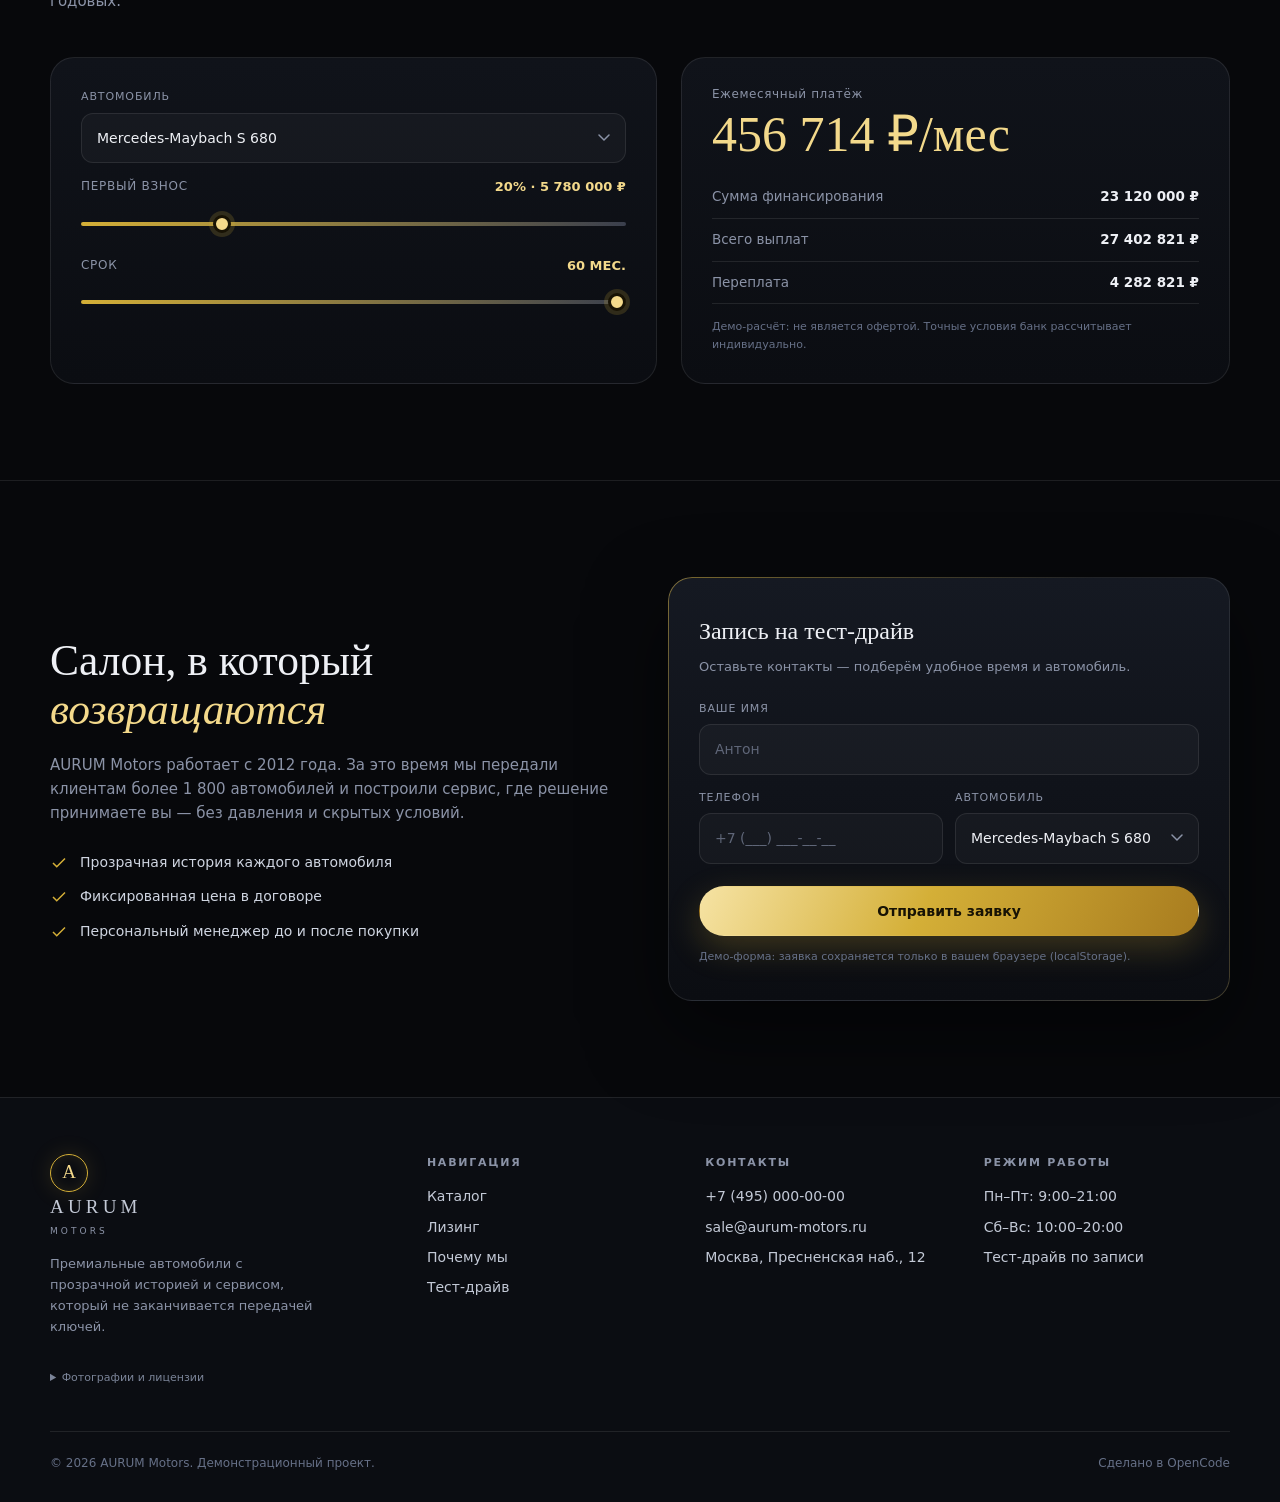
==== commit de432afe: "Add photos, car detail pages, leasing calculator and local lead storage" ====
--- a/index.html
+++ b/index.html
@@ -5,557 +5,12 @@
 <meta name="viewport" content="width=device-width, initial-scale=1.0" />
 <title>AURUM Motors — премиальный автосалон</title>
 <meta name="description" content="AURUM Motors — салон автомобилей премиум-класса. Каталог, trade-in, лизинг, тест-драйв." />
-<style>
-  :root {
-    --bg: #07080b;
-    --bg-2: #0b0d12;
-    --panel: #10131a;
-    --panel-2: #151922;
-    --line: rgba(255, 255, 255, 0.09);
-    --text: #eef0f5;
-    --muted: #8b93a7;
-    --gold: #d4af37;
-    --gold-2: #f3d98b;
-    --gold-dim: rgba(212, 175, 55, 0.15);
-    --green: #34d399;
-    --radius: 20px;
-    --serif: Georgia, "Times New Roman", serif;
-    --sans: "Segoe UI", system-ui, -apple-system, sans-serif;
-  }
-
-  * { box-sizing: border-box; margin: 0; padding: 0; }
-
-  html { scroll-behavior: smooth; }
-
-  body {
-    background: var(--bg);
-    color: var(--text);
-    font-family: var(--sans);
-    line-height: 1.6;
-    overflow-x: hidden;
-  }
-
-  ::selection { background: var(--gold); color: #000; }
-
-  a { color: inherit; text-decoration: none; }
-
-  img, svg { display: block; }
-
-  .wrap { width: min(1180px, calc(100% - 48px)); margin-inline: auto; }
-
-  /* ---------- Header ---------- */
-  header {
-    position: fixed;
-    inset: 0 0 auto 0;
-    z-index: 50;
-    padding: 18px 0;
-    transition: background 0.3s ease, padding 0.3s ease, border-color 0.3s ease;
-    border-bottom: 1px solid transparent;
-  }
-  header.scrolled {
-    padding: 10px 0;
-    background: rgba(7, 8, 11, 0.82);
-    backdrop-filter: blur(16px);
-    border-bottom-color: var(--line);
-  }
-  .nav { display: flex; align-items: center; justify-content: space-between; gap: 24px; }
-
-  .logo { display: flex; align-items: center; gap: 12px; }
-  .logo-mark {
-    width: 38px; height: 38px;
-    display: grid; place-items: center;
-    border: 1px solid var(--gold);
-    border-radius: 50%;
-    color: var(--gold-2);
-    font-family: var(--serif);
-    font-size: 19px;
-    box-shadow: 0 0 22px var(--gold-dim), inset 0 0 14px rgba(212, 175, 55, 0.12);
-  }
-  .logo-text { font-family: var(--serif); font-size: 19px; letter-spacing: 0.22em; }
-  .logo-text span { display: block; font-family: var(--sans); font-size: 9px; letter-spacing: 0.34em; color: var(--muted); margin-top: 2px; }
-
-  .menu { display: flex; align-items: center; gap: 30px; }
-  .menu a {
-    position: relative;
-    font-size: 14px;
-    color: #c3c9d6;
-    transition: color 0.2s ease;
-  }
-  .menu a::after {
-    content: "";
-    position: absolute;
-    left: 0; bottom: -6px;
-    width: 0; height: 1px;
-    background: var(--gold);
-    transition: width 0.25s ease;
-  }
-  .menu a:hover { color: #fff; }
-  .menu a:hover::after { width: 100%; }
-
-  .btn {
-    display: inline-flex;
-    align-items: center;
-    justify-content: center;
-    gap: 10px;
-    padding: 13px 24px;
-    border-radius: 999px;
-    border: 1px solid var(--line);
-    background: transparent;
-    color: var(--text);
-    font: inherit;
-    font-size: 14px;
-    font-weight: 600;
-    cursor: pointer;
-    transition: transform 0.15s ease, box-shadow 0.25s ease, background 0.25s ease, border-color 0.25s ease;
-    white-space: nowrap;
-  }
-  .btn:hover { transform: translateY(-2px); }
-  .btn:active { transform: translateY(0) scale(0.98); }
-
-  .btn-gold {
-    background: linear-gradient(115deg, #f6e3a4, var(--gold) 45%, #a87c1f);
-    border-color: transparent;
-    color: #171204;
-    box-shadow: 0 12px 34px rgba(212, 175, 55, 0.24);
-  }
-  .btn-gold:hover { box-shadow: 0 16px 44px rgba(212, 175, 55, 0.36); }
-
-  .btn-ghost:hover { background: rgba(255, 255, 255, 0.05); border-color: rgba(255, 255, 255, 0.2); }
-
-  .burger { display: none; background: none; border: 0; color: var(--text); cursor: pointer; padding: 8px; }
-  .burger span { display: block; width: 22px; height: 2px; background: currentColor; margin: 5px 0; transition: 0.25s; }
-
-  /* ---------- Hero ---------- */
-  .hero {
-    position: relative;
-    padding: 168px 0 70px;
-    overflow: hidden;
-  }
-  .hero::before {
-    content: "";
-    position: absolute;
-    width: 780px; height: 780px;
-    top: -260px; right: -180px;
-    background: radial-gradient(circle, rgba(212, 175, 55, 0.17), transparent 62%);
-    pointer-events: none;
-  }
-  .hero::after {
-    content: "";
-    position: absolute;
-    width: 620px; height: 620px;
-    bottom: -320px; left: -220px;
-    background: radial-gradient(circle, rgba(90, 120, 255, 0.12), transparent 65%);
-    pointer-events: none;
-  }
-
-  .hero-grid {
-    position: relative;
-    z-index: 1;
-    display: grid;
-    grid-template-columns: 1.05fr 1fr;
-    gap: 40px;
-    align-items: center;
-  }
-
-  .eyebrow {
-    display: inline-flex;
-    align-items: center;
-    gap: 9px;
-    padding: 7px 14px;
-    border: 1px solid rgba(212, 175, 55, 0.3);
-    border-radius: 999px;
-    background: rgba(212, 175, 55, 0.07);
-    color: var(--gold-2);
-    font-size: 11px;
-    letter-spacing: 0.16em;
-    text-transform: uppercase;
-  }
-  .eyebrow i { width: 6px; height: 6px; border-radius: 50%; background: var(--gold); box-shadow: 0 0 10px var(--gold); }
-
-  h1 {
-    margin: 24px 0 18px;
-    font-family: var(--serif);
-    font-weight: 400;
-    font-size: clamp(38px, 5.4vw, 68px);
-    line-height: 1.06;
-    letter-spacing: -0.02em;
-  }
-  h1 em {
-    font-style: italic;
-    background: linear-gradient(100deg, var(--gold-2), var(--gold) 55%, #8f6a16);
-    -webkit-background-clip: text;
-    background-clip: text;
-    color: transparent;
-  }
-
-  .hero p.lead { color: var(--muted); font-size: 17px; max-width: 48ch; }
-
-  .hero-actions { display: flex; flex-wrap: wrap; gap: 12px; margin-top: 30px; }
-
-  .hero-stats {
-    display: flex;
-    gap: 34px;
-    margin-top: 42px;
-    padding-top: 26px;
-    border-top: 1px solid var(--line);
-    flex-wrap: wrap;
-  }
-  .stat b {
-    display: block;
-    font-family: var(--serif);
-    font-size: 31px;
-    font-weight: 400;
-    color: var(--gold-2);
-    line-height: 1.1;
-  }
-  .stat span { font-size: 12px; color: var(--muted); letter-spacing: 0.04em; }
-
-  .hero-visual { position: relative; }
-  .hero-visual .glow {
-    position: absolute;
-    inset: 18% 2% 8%;
-    background: radial-gradient(ellipse at 50% 60%, rgba(212, 175, 55, 0.22), transparent 65%);
-    filter: blur(24px);
-  }
-  .car-stage { position: relative; animation: hover-car 6s ease-in-out infinite; }
-  @keyframes hover-car {
-    0%, 100% { transform: translateY(0); }
-    50% { transform: translateY(-10px); }
-  }
-  .car-stage svg { width: 100%; height: auto; filter: drop-shadow(0 26px 42px rgba(0, 0, 0, 0.65)); }
-
-  .chip {
-    position: absolute;
-    display: flex;
-    align-items: center;
-    gap: 10px;
-    padding: 10px 14px;
-    background: rgba(16, 19, 26, 0.85);
-    border: 1px solid var(--line);
-    border-radius: 14px;
-    backdrop-filter: blur(10px);
-    font-size: 12px;
-    color: #c9cfdd;
-    box-shadow: 0 14px 34px rgba(0, 0, 0, 0.45);
-  }
-  .chip b { color: var(--gold-2); font-size: 13px; }
-  .chip.c1 { top: 12%; left: -4%; }
-  .chip.c2 { bottom: 16%; right: -2%; }
-  .chip .dot { width: 7px; height: 7px; border-radius: 50%; background: var(--green); box-shadow: 0 0 10px var(--green); }
-
-  /* ---------- Marquee ---------- */
-  .marquee {
-    position: relative;
-    z-index: 1;
-    border-block: 1px solid var(--line);
-    background: var(--bg-2);
-    overflow: hidden;
-    padding: 18px 0;
-  }
-  .marquee-track {
-    display: flex;
-    gap: 60px;
-    width: max-content;
-    animation: scroll 28s linear infinite;
-  }
-  .marquee span {
-    font-family: var(--serif);
-    font-size: 15px;
-    letter-spacing: 0.3em;
-    text-transform: uppercase;
-    color: rgba(238, 240, 245, 0.34);
-    white-space: nowrap;
-  }
-  @keyframes scroll { to { transform: translateX(-50%); } }
-
-  /* ---------- Sections ---------- */
-  section { padding: 96px 0; }
-  .section-head { display: flex; align-items: flex-end; justify-content: space-between; gap: 32px; margin-bottom: 44px; flex-wrap: wrap; }
-  .section-head h2 {
-    font-family: var(--serif);
-    font-weight: 400;
-    font-size: clamp(30px, 3.6vw, 46px);
-    line-height: 1.12;
-    letter-spacing: -0.01em;
-  }
-  .section-head h2 em { font-style: italic; color: var(--gold-2); }
-  .section-head p { color: var(--muted); max-width: 42ch; font-size: 15px; }
-
-  /* ---------- Catalog ---------- */
-  .filters { display: flex; flex-wrap: wrap; gap: 8px; margin-bottom: 28px; }
-  .filter {
-    padding: 9px 18px;
-    border-radius: 999px;
-    border: 1px solid var(--line);
-    background: transparent;
-    color: var(--muted);
-    font: inherit;
-    font-size: 13px;
-    cursor: pointer;
-    transition: 0.2s ease;
-  }
-  .filter:hover { color: #fff; border-color: rgba(255, 255, 255, 0.24); }
-  .filter.active {
-    background: var(--gold-dim);
-    border-color: rgba(212, 175, 55, 0.45);
-    color: var(--gold-2);
-  }
-
-  .cars { display: grid; grid-template-columns: repeat(3, 1fr); gap: 20px; }
-  .car {
-    position: relative;
-    background: linear-gradient(180deg, var(--panel), var(--bg-2));
-    border: 1px solid var(--line);
-    border-radius: var(--radius);
-    overflow: hidden;
-    transition: transform 0.3s ease, border-color 0.3s ease, box-shadow 0.3s ease;
-    opacity: 0;
-    transform: translateY(22px);
-  }
-  .car.visible { opacity: 1; transform: translateY(0); transition: opacity 0.5s ease, transform 0.5s ease, border-color 0.3s, box-shadow 0.3s; }
-  .car:hover { border-color: rgba(212, 175, 55, 0.4); box-shadow: 0 24px 60px rgba(0, 0, 0, 0.55); }
-  .car.hidden { display: none; }
-
-  .car-media {
-    position: relative;
-    height: 176px;
-    display: grid;
-    place-items: center;
-    overflow: hidden;
-    border-bottom: 1px solid var(--line);
-  }
-  .car-media::before {
-    content: "";
-    position: absolute;
-    inset: 0;
-    background: radial-gradient(ellipse at 50% 95%, var(--car-glow, rgba(212, 175, 55, 0.3)), transparent 68%);
-    opacity: 0.9;
-  }
-  .car-media svg { width: 88%; position: relative; filter: drop-shadow(0 14px 22px rgba(0, 0, 0, 0.55)); transition: transform 0.35s ease; }
-  .car:hover .car-media svg { transform: scale(1.05) translateX(4px); }
-
-  .car-badge {
-    position: absolute;
-    top: 12px; left: 12px;
-    z-index: 2;
-    padding: 5px 10px;
-    font-size: 10px;
-    letter-spacing: 0.12em;
-    text-transform: uppercase;
-    color: #e9e2c8;
-    background: rgba(7, 8, 11, 0.65);
-    border: 1px solid rgba(212, 175, 55, 0.32);
-    border-radius: 999px;
-    backdrop-filter: blur(6px);
-  }
-  .fav {
-    position: absolute;
-    top: 10px; right: 10px;
-    z-index: 2;
-    width: 34px; height: 34px;
-    display: grid; place-items: center;
-    border-radius: 50%;
-    border: 1px solid var(--line);
-    background: rgba(7, 8, 11, 0.6);
-    color: #aab1c0;
-    cursor: pointer;
-    transition: 0.2s ease;
-  }
-  .fav:hover { color: #fff; border-color: rgba(255, 255, 255, 0.3); }
-  .fav.on { color: #ff5f7a; border-color: rgba(255, 95, 122, 0.5); background: rgba(255, 95, 122, 0.1); }
-  .fav svg { width: 15px; height: 15px; }
-
-  .car-body { padding: 20px 20px 22px; }
-  .car-body h3 { font-size: 17px; font-weight: 600; letter-spacing: -0.01em; }
-  .car-body .trim { font-size: 12px; color: var(--muted); margin-top: 3px; }
-
-  .specs {
-    display: grid;
-    grid-template-columns: repeat(3, 1fr);
-    gap: 10px;
-    margin: 18px 0;
-    padding: 14px 0;
-    border-block: 1px solid var(--line);
-  }
-  .specs div { text-align: center; }
-  .specs b { display: block; font-size: 14px; font-weight: 600; }
-  .specs span { font-size: 10px; color: var(--muted); text-transform: uppercase; letter-spacing: 0.07em; }
-
-  .price-row { display: flex; align-items: center; justify-content: space-between; gap: 12px; }
-  .price { font-family: var(--serif); font-size: 20px; color: var(--gold-2); }
-  .price small { display: block; font-family: var(--sans); font-size: 10px; color: var(--muted); letter-spacing: 0.04em; }
-  .more {
-    font-size: 12px;
-    color: #c3c9d6;
-    padding: 8px 14px;
-    border: 1px solid var(--line);
-    border-radius: 999px;
-    transition: 0.2s ease;
-    background: transparent;
-    font-family: inherit;
-    cursor: pointer;
-  }
-  .more:hover { color: #000; background: var(--gold); border-color: var(--gold); }
-
-  /* ---------- Advantages ---------- */
-  .advantages { background: var(--bg-2); border-block: 1px solid var(--line); }
-  .grid-3 { display: grid; grid-template-columns: repeat(3, 1fr); gap: 18px; }
-  .feature {
-    position: relative;
-    padding: 28px 24px;
-    background: linear-gradient(180deg, rgba(255, 255, 255, 0.035), transparent);
-    border: 1px solid var(--line);
-    border-radius: var(--radius);
-    transition: 0.3s ease;
-    opacity: 0;
-    transform: translateY(18px);
-  }
-  .feature.visible { opacity: 1; transform: none; transition: 0.5s ease; }
-  .feature:hover { border-color: rgba(212, 175, 55, 0.32); background: linear-gradient(180deg, rgba(212, 175, 55, 0.07), transparent); }
-  .feature .ico {
-    width: 44px; height: 44px;
-    display: grid; place-items: center;
-    border-radius: 12px;
-    border: 1px solid rgba(212, 175, 55, 0.3);
-    background: rgba(212, 175, 55, 0.08);
-    color: var(--gold-2);
-    margin-bottom: 18px;
-  }
-  .feature .ico svg { width: 20px; height: 20px; }
-  .feature h3 { font-size: 16px; margin-bottom: 8px; }
-  .feature p { font-size: 13.5px; color: var(--muted); }
-
-  /* ---------- About / form ---------- */
-  .split { display: grid; grid-template-columns: 1fr 1fr; gap: 56px; align-items: center; }
-  .about-copy h2 { font-family: var(--serif); font-weight: 400; font-size: clamp(30px, 3.4vw, 44px); line-height: 1.14; }
-  .about-copy h2 em { font-style: italic; color: var(--gold-2); }
-  .about-copy p { color: var(--muted); margin-top: 18px; font-size: 15px; }
-  .ticks { list-style: none; margin-top: 26px; display: grid; gap: 12px; }
-  .ticks li { display: flex; gap: 12px; align-items: flex-start; font-size: 14px; color: #cfd5e1; }
-  .ticks svg { width: 18px; height: 18px; flex: 0 0 auto; color: var(--gold); margin-top: 3px; }
-
-  .form-card {
-    position: relative;
-    padding: 34px 30px;
-    background: linear-gradient(180deg, var(--panel-2), var(--bg-2));
-    border: 1px solid var(--line);
-    border-radius: 24px;
-    box-shadow: 0 30px 80px rgba(0, 0, 0, 0.5);
-  }
-  .form-card::before {
-    content: "";
-    position: absolute; inset: -1px;
-    border-radius: 24px;
-    padding: 1px;
-    background: linear-gradient(140deg, rgba(212, 175, 55, 0.5), transparent 40%, transparent 70%, rgba(212, 175, 55, 0.2));
-    -webkit-mask: linear-gradient(#000 0 0) content-box, linear-gradient(#000 0 0);
-    -webkit-mask-composite: xor;
-    mask-composite: exclude;
-    pointer-events: none;
-  }
-  .form-card h3 { font-family: var(--serif); font-weight: 400; font-size: 24px; }
-  .form-card p.sub { font-size: 13px; color: var(--muted); margin: 6px 0 22px; }
-
-  .field { margin-bottom: 14px; }
-  .field label { display: block; font-size: 11px; letter-spacing: 0.08em; text-transform: uppercase; color: var(--muted); margin-bottom: 7px; }
-  .field input, .field select {
-    width: 100%;
-    padding: 13px 15px;
-    border-radius: 12px;
-    border: 1px solid var(--line);
-    background: rgba(255, 255, 255, 0.03);
-    color: var(--text);
-    font: inherit;
-    font-size: 14px;
-    outline: none;
-    transition: 0.2s ease;
-    appearance: none;
-  }
-  .field select {
-    background-image: url("data:image/svg+xml,%3Csvg xmlns='http://www.w3.org/2000/svg' width='12' height='8' viewBox='0 0 12 8'%3E%3Cpath d='M1 1l5 5 5-5' stroke='%238b93a7' stroke-width='1.5' fill='none' stroke-linecap='round'/%3E%3C/svg%3E");
-    background-repeat: no-repeat;
-    background-position: right 15px center;
-    padding-right: 38px;
-  }
-  .field input::placeholder { color: #5f6678; }
-  .field input:focus, .field select:focus { border-color: rgba(212, 175, 55, 0.55); background: rgba(212, 175, 55, 0.05); }
-  .field input:invalid:not(:placeholder-shown) { border-color: rgba(255, 95, 122, 0.5); }
-  .field-row { display: grid; grid-template-columns: 1fr 1fr; gap: 12px; }
-
-  .form-note { font-size: 11px; color: #667087; margin-top: 12px; }
-  .toast {
-    margin-top: 14px;
-    padding: 12px 14px;
-    border-radius: 12px;
-    background: rgba(52, 211, 153, 0.1);
-    border: 1px solid rgba(52, 211, 153, 0.35);
-    color: #9ff3cd;
-    font-size: 13px;
-    display: none;
-  }
-  .toast.show { display: block; animation: rise 0.35s ease both; }
-  @keyframes rise { from { opacity: 0; transform: translateY(8px); } to { opacity: 1; transform: none; } }
-
-  /* ---------- Footer ---------- */
-  footer { border-top: 1px solid var(--line); background: var(--bg-2); padding: 56px 0 28px; }
-  .foot-grid { display: grid; grid-template-columns: 1.4fr 1fr 1fr 1fr; gap: 32px; }
-  .foot-grid h4 { font-size: 11px; text-transform: uppercase; letter-spacing: 0.16em; color: var(--muted); margin-bottom: 14px; }
-  .foot-grid a, .foot-grid p { display: block; font-size: 14px; color: #c3c9d6; margin-bottom: 8px; }
-  .foot-grid a:hover { color: var(--gold-2); }
-  .foot-bottom { display: flex; justify-content: space-between; gap: 16px; flex-wrap: wrap; margin-top: 44px; padding-top: 22px; border-top: 1px solid var(--line); font-size: 12px; color: #667087; }
-
-  /* ---------- Reveal ---------- */
-  .reveal { opacity: 0; transform: translateY(24px); transition: opacity 0.65s ease, transform 0.65s ease; }
-  .reveal.visible { opacity: 1; transform: none; }
-
-  /* ---------- Responsive ---------- */
-  @media (max-width: 980px) {
-    .hero-grid { grid-template-columns: 1fr; gap: 20px; }
-    .hero { padding-top: 140px; }
-    .hero-visual { max-width: 620px; margin-inline: auto; width: 100%; }
-    .cars { grid-template-columns: repeat(2, 1fr); }
-    .grid-3 { grid-template-columns: repeat(2, 1fr); }
-    .split { grid-template-columns: 1fr; gap: 36px; }
-    .foot-grid { grid-template-columns: 1fr 1fr; }
-  }
-
-  @media (max-width: 720px) {
-    .menu {
-      position: fixed;
-      inset: 0 0 auto 0;
-      padding: 96px 24px 28px;
-      flex-direction: column;
-      align-items: flex-start;
-      gap: 20px;
-      background: rgba(7, 8, 11, 0.97);
-      border-bottom: 1px solid var(--line);
-      transform: translateY(-110%);
-      transition: transform 0.35s cubic-bezier(0.22, 1, 0.36, 1);
-    }
-    .menu.open { transform: none; }
-    .menu .btn { width: 100%; }
-    .burger { display: block; z-index: 60; }
-    .burger.open span:nth-child(1) { transform: translateY(7px) rotate(45deg); }
-    .burger.open span:nth-child(2) { opacity: 0; }
-    .burger.open span:nth-child(3) { transform: translateY(-7px) rotate(-45deg); }
-    .cars, .grid-3 { grid-template-columns: 1fr; }
-    .hero-stats { gap: 22px; }
-    .chip.c1 { left: 0; }
-    .chip.c2 { right: 0; }
-    section { padding: 68px 0; }
-    .field-row { grid-template-columns: 1fr; }
-    .foot-grid { grid-template-columns: 1fr; }
-  }
-
-  @media (prefers-reduced-motion: reduce) {
-    * { animation: none !important; transition-duration: 0.01ms !important; }
-    html { scroll-behavior: auto; }
-  }
-</style>
+<link rel="preload" href="img/maybach.jpg" as="image" />
+<link rel="stylesheet" href="assets/styles.css" />
 </head>
 <body>
 
-<!-- Общий силуэт автомобиля для карточек -->
+<!-- Силуэт автомобиля для hero-блока -->
 <svg width="0" height="0" style="position:absolute" aria-hidden="true">
   <defs>
     <linearGradient id="bodyGold" x1="0" y1="0" x2="1" y2="1">
@@ -569,7 +24,7 @@
       <stop offset="1" stop-color="#a87c1f" />
     </linearGradient>
   </defs>
-  <symbol id="car" viewBox="0 0 900 360">
+  <symbol id="car-silhouette" viewBox="0 0 900 360">
     <ellipse cx="450" cy="322" rx="360" ry="18" fill="#000" opacity="0.45" />
     <path d="M50 300 L50 284 C50 248 76 230 112 224 L172 170 C200 140 238 124 284 122 L520 122 C566 124 606 142 636 172 L676 220 C726 226 754 246 760 280 L762 300 Z"
           fill="url(#bodyGold)" stroke="url(#goldLine)" stroke-width="2.5" />
@@ -601,16 +56,16 @@
 
 <header id="header">
   <div class="wrap nav">
-    <a class="logo" href="#top" aria-label="AURUM Motors — на главную">
+    <a class="logo" href="index.html" aria-label="AURUM Motors — на главную">
       <span class="logo-mark">A</span>
       <span class="logo-text">AURUM<span>MOTORS</span></span>
     </a>
 
     <nav class="menu" id="menu">
       <a href="#catalog">Каталог</a>
+      <a href="#calculator">Лизинг</a>
       <a href="#advantages">Почему мы</a>
       <a href="#about">О салоне</a>
-      <a href="#contacts">Контакты</a>
       <a class="btn btn-gold" href="#booking">Тест-драйв</a>
     </nav>
 
@@ -646,7 +101,7 @@
         <div class="glow"></div>
         <div class="car-stage">
           <svg viewBox="0 0 900 360" role="img" aria-label="Силуэт премиального автомобиля">
-            <use href="#car" />
+            <use href="#car-silhouette" />
           </svg>
         </div>
         <div class="chip c1"><span class="dot"></span> В наличии <b>сегодня</b></div>
@@ -675,158 +130,15 @@
       </div>
 
       <div class="filters" role="tablist" aria-label="Фильтр каталога">
-        <button class="filter active" data-filter="all">Все</button>
-        <button class="filter" data-filter="sedan">Седаны</button>
-        <button class="filter" data-filter="coupe">Купе</button>
-        <button class="filter" data-filter="suv">SUV</button>
-        <button class="filter" data-filter="ev">Электро</button>
-      </div>
-
-      <div class="cars" id="cars">
-        <!-- 1 -->
-        <article class="car reveal" data-cat="sedan">
-          <div class="car-media" style="--car-glow: rgba(212,175,55,0.32)">
-            <span class="car-badge">В наличии</span>
-            <button class="fav" aria-label="В избранное" aria-pressed="false">
-              <svg viewBox="0 0 24 24" fill="none" stroke="currentColor" stroke-width="2"><path d="M12 21s-7-4.6-9.3-8.6C1 9 2.6 5.5 6 5.5c2 0 3.2 1 4 2.2.8-1.2 2-2.2 4-2.2 3.4 0 5 3.5 3.3 6.9C19 16.4 12 21 12 21z"/></svg>
-            </button>
-            <svg viewBox="0 0 900 360" aria-hidden="true"><use href="#car" /></svg>
-          </div>
-          <div class="car-body">
-            <h3>Mercedes-Maybach</h3>
-            <div class="trim">S 680 · 2024</div>
-            <div class="specs">
-              <div><b>612</b><span>л.с.</span></div>
-              <div><b>4.5 с</b><span>0–100</span></div>
-              <div><b>V12</b><span>4.0</span></div>
-            </div>
-            <div class="price-row">
-              <div class="price">28 900 000 ₽<small>или в лизинг от 289 000 ₽/мес</small></div>
-              <button class="more">Подробнее</button>
-            </div>
-          </div>
-        </article>
-
-        <!-- 2 -->
-        <article class="car reveal" data-cat="coupe">
-          <div class="car-media" style="--car-glow: rgba(120,150,255,0.26)">
-            <span class="car-badge">Новинка</span>
-            <button class="fav" aria-label="В избранное" aria-pressed="false">
-              <svg viewBox="0 0 24 24" fill="none" stroke="currentColor" stroke-width="2"><path d="M12 21s-7-4.6-9.3-8.6C1 9 2.6 5.5 6 5.5c2 0 3.2 1 4 2.2.8-1.2 2-2.2 4-2.2 3.4 0 5 3.5 3.3 6.9C19 16.4 12 21 12 21z"/></svg>
-            </button>
-            <svg viewBox="0 0 900 360" aria-hidden="true"><use href="#car" /></svg>
-          </div>
-          <div class="car-body">
-            <h3>Bentley Continental</h3>
-            <div class="trim">GT Speed · 2024</div>
-            <div class="specs">
-              <div><b>659</b><span>л.с.</span></div>
-              <div><b>3.6 с</b><span>0–100</span></div>
-              <div><b>W12</b><span>6.0</span></div>
-            </div>
-            <div class="price-row">
-              <div class="price">32 500 000 ₽<small>или в лизинг от 325 000 ₽/мес</small></div>
-              <button class="more">Подробнее</button>
-            </div>
-          </div>
-        </article>
-
-        <!-- 3 -->
-        <article class="car reveal" data-cat="coupe">
-          <div class="car-media" style="--car-glow: rgba(255,120,90,0.26)">
-            <span class="car-badge">1 владелец</span>
-            <button class="fav" aria-label="В избранное" aria-pressed="false">
-              <svg viewBox="0 0 24 24" fill="none" stroke="currentColor" stroke-width="2"><path d="M12 21s-7-4.6-9.3-8.6C1 9 2.6 5.5 6 5.5c2 0 3.2 1 4 2.2.8-1.2 2-2.2 4-2.2 3.4 0 5 3.5 3.3 6.9C19 16.4 12 21 12 21z"/></svg>
-            </button>
-            <svg viewBox="0 0 900 360" aria-hidden="true"><use href="#car" /></svg>
-          </div>
-          <div class="car-body">
-            <h3>Porsche 911</h3>
-            <div class="trim">Turbo S · 2023</div>
-            <div class="specs">
-              <div><b>650</b><span>л.с.</span></div>
-              <div><b>2.7 с</b><span>0–100</span></div>
-              <div><b>Flat-6</b><span>3.8</span></div>
-            </div>
-            <div class="price-row">
-              <div class="price">24 700 000 ₽<small>или в лизинг от 247 000 ₽/мес</small></div>
-              <button class="more">Подробнее</button>
-            </div>
-          </div>
-        </article>
-
-        <!-- 4 -->
-        <article class="car reveal" data-cat="suv">
-          <div class="car-media" style="--car-glow: rgba(80,210,160,0.24)">
-            <span class="car-badge">В наличии</span>
-            <button class="fav" aria-label="В избранное" aria-pressed="false">
-              <svg viewBox="0 0 24 24" fill="none" stroke="currentColor" stroke-width="2"><path d="M12 21s-7-4.6-9.3-8.6C1 9 2.6 5.5 6 5.5c2 0 3.2 1 4 2.2.8-1.2 2-2.2 4-2.2 3.4 0 5 3.5 3.3 6.9C19 16.4 12 21 12 21z"/></svg>
-            </button>
-            <svg viewBox="0 0 900 360" aria-hidden="true"><use href="#car" /></svg>
-          </div>
-          <div class="car-body">
-            <h3>Range Rover</h3>
-            <div class="trim">Autobiography · 2024</div>
-            <div class="specs">
-              <div><b>530</b><span>л.с.</span></div>
-              <div><b>4.6 с</b><span>0–100</span></div>
-              <div><b>V8</b><span>4.4</span></div>
-            </div>
-            <div class="price-row">
-              <div class="price">19 300 000 ₽<small>или в лизинг от 193 000 ₽/мес</small></div>
-              <button class="more">Подробнее</button>
-            </div>
-          </div>
-        </article>
-
-        <!-- 5 -->
-        <article class="car reveal" data-cat="sedan">
-          <div class="car-media" style="--car-glow: rgba(150,120,255,0.26)">
-            <span class="car-badge">Гарантия 2 года</span>
-            <button class="fav" aria-label="В избранное" aria-pressed="false">
-              <svg viewBox="0 0 24 24" fill="none" stroke="currentColor" stroke-width="2"><path d="M12 21s-7-4.6-9.3-8.6C1 9 2.6 5.5 6 5.5c2 0 3.2 1 4 2.2.8-1.2 2-2.2 4-2.2 3.4 0 5 3.5 3.3 6.9C19 16.4 12 21 12 21z"/></svg>
-            </button>
-            <svg viewBox="0 0 900 360" aria-hidden="true"><use href="#car" /></svg>
-          </div>
-          <div class="car-body">
-            <h3>Rolls-Royce Ghost</h3>
-            <div class="trim">Extended · 2023</div>
-            <div class="specs">
-              <div><b>571</b><span>л.с.</span></div>
-              <div><b>4.8 с</b><span>0–100</span></div>
-              <div><b>V12</b><span>6.75</span></div>
-            </div>
-            <div class="price-row">
-              <div class="price">41 200 000 ₽<small>или в лизинг от 412 000 ₽/мес</small></div>
-              <button class="more">Подробнее</button>
-            </div>
-          </div>
-        </article>
-
-        <!-- 6 -->
-        <article class="car reveal" data-cat="ev">
-          <div class="car-media" style="--car-glow: rgba(80,190,255,0.3)">
-            <span class="car-badge">Электро</span>
-            <button class="fav" aria-label="В избранное" aria-pressed="false">
-              <svg viewBox="0 0 24 24" fill="none" stroke="currentColor" stroke-width="2"><path d="M12 21s-7-4.6-9.3-8.6C1 9 2.6 5.5 6 5.5c2 0 3.2 1 4 2.2.8-1.2 2-2.2 4-2.2 3.4 0 5 3.5 3.3 6.9C19 16.4 12 21 12 21z"/></svg>
-            </button>
-            <svg viewBox="0 0 900 360" aria-hidden="true"><use href="#car" /></svg>
-          </div>
-          <div class="car-body">
-            <h3>Audi RS e-tron GT</h3>
-            <div class="trim">Performance · 2024</div>
-            <div class="specs">
-              <div><b>646</b><span>л.с.</span></div>
-              <div><b>3.3 с</b><span>0–100</span></div>
-              <div><b>488</b><span>км</span></div>
-            </div>
-            <div class="price-row">
-              <div class="price">14 900 000 ₽<small>или в лизинг от 149 000 ₽/мес</small></div>
-              <button class="more">Подробнее</button>
-            </div>
-          </div>
-        </article>
-      </div>
+        <button class="filter active" type="button" data-filter="all">Все</button>
+        <button class="filter" type="button" data-filter="sedan">Седаны</button>
+        <button class="filter" type="button" data-filter="coupe">Купе</button>
+        <button class="filter" type="button" data-filter="suv">SUV</button>
+        <button class="filter" type="button" data-filter="ev">Электро</button>
+      </div>
+
+      <!-- Карточки строятся из assets/data.js -->
+      <div class="cars" id="cars"></div>
     </div>
   </section>
 
@@ -871,6 +183,45 @@
           <h3>Доставка по России</h3>
           <p>Закрытый автовоз, страховка на всё время пути и фотоотчёт.</p>
         </article>
+      </div>
+    </div>
+  </section>
+
+  <!-- LEASING CALCULATOR -->
+  <section id="calculator" class="calc-section">
+    <div class="wrap">
+      <div class="section-head reveal">
+        <div>
+          <h2>Калькулятор <em>лизинга</em></h2>
+          <p>Передвиньте ползунки — платёж пересчитается мгновенно. Ставка демонстрационная: 6,9% годовых.</p>
+        </div>
+      </div>
+
+      <div class="calc reveal">
+        <div class="calc-controls">
+          <div class="field">
+            <label for="calc-car">Автомобиль</label>
+            <select id="calc-car"></select>
+          </div>
+
+          <label for="calc-down">Первый взнос <b id="calc-down-value">20%</b></label>
+          <input id="calc-down" type="range" min="10" max="50" step="5" value="20" />
+
+          <label for="calc-term">Срок <b id="calc-term-value">60 мес.</b></label>
+          <input id="calc-term" type="range" min="12" max="60" step="6" value="60" />
+        </div>
+
+        <div class="calc-result">
+          <div>
+            <div class="calc-monthly"><small>Ежемесячный платёж</small><span id="calc-monthly">—</span></div>
+            <div class="calc-rows">
+              <div class="calc-row"><span>Сумма финансирования</span><b id="calc-amount">—</b></div>
+              <div class="calc-row"><span>Всего выплат</span><b id="calc-total">—</b></div>
+              <div class="calc-row"><span>Переплата</span><b id="calc-over">—</b></div>
+            </div>
+          </div>
+          <p class="calc-note">Демо-расчёт: не является офертой. Точные условия банк рассчитывает индивидуально.</p>
+        </div>
       </div>
     </div>
   </section>
@@ -898,29 +249,21 @@
         <form id="lead-form" novalidate>
           <div class="field">
             <label for="name">Ваше имя</label>
-            <input id="name" name="name" type="text" placeholder="Антон" required minlength="2" />
+            <input id="name" name="name" type="text" placeholder="Антон" required minlength="2" autocomplete="name" />
           </div>
           <div class="field-row">
             <div class="field">
               <label for="phone">Телефон</label>
-              <input id="phone" name="phone" type="tel" placeholder="+7 (___) ___-__-__" required pattern="[\+0-9\s\(\)\-]{10,}" />
+              <input id="phone" name="phone" type="tel" placeholder="+7 (___) ___-__-__" required pattern="[\+0-9\s\(\)\-]{10,}" autocomplete="tel" />
             </div>
             <div class="field">
               <label for="car">Автомобиль</label>
-              <select id="car" name="car">
-                <option>Mercedes-Maybach S 680</option>
-                <option>Bentley Continental GT</option>
-                <option>Porsche 911 Turbo S</option>
-                <option>Range Rover Autobiography</option>
-                <option>Rolls-Royce Ghost</option>
-                <option>Audi RS e-tron GT</option>
-                <option>Помогите с выбором</option>
-              </select>
+              <select id="car" name="car"></select>
             </div>
           </div>
           <button class="btn btn-gold" type="submit" style="width:100%; margin-top:8px;">Отправить заявку</button>
-          <div class="form-note">Демо-форма: данные не отправляются на сервер.</div>
-          <div class="toast" id="toast" role="status">Спасибо! Заявка принята — менеджер свяжется с вами.</div>
+          <div class="form-note">Демо-форма: заявка сохраняется только в вашем браузере (localStorage).</div>
+          <div class="toast" id="toast" role="status"></div>
         </form>
       </div>
     </div>
@@ -931,7 +274,7 @@
   <div class="wrap">
     <div class="foot-grid">
       <div>
-        <a class="logo" href="#top">
+        <a class="logo" href="index.html">
           <span class="logo-mark">A</span>
           <span class="logo-text">AURUM<span>MOTORS</span></span>
         </a>
@@ -942,8 +285,8 @@
       <div>
         <h4>Навигация</h4>
         <a href="#catalog">Каталог</a>
+        <a href="#calculator">Лизинг</a>
         <a href="#advantages">Почему мы</a>
-        <a href="#about">О салоне</a>
         <a href="#booking">Тест-драйв</a>
       </div>
       <div>
@@ -959,6 +302,16 @@
         <p>Тест-драйв по записи</p>
       </div>
     </div>
+
+    <details class="credits">
+      <summary>Фотографии и лицензии</summary>
+      <p>
+        Фото автомобилей — Wikimedia Commons, лицензия CC BY-SA 4.0:
+        Alexander Migl, Alexander-93, DeFacto, Liam Walker.
+        Изображения приведены как учебный пример и не являются официальными материалами брендов.
+      </p>
+    </details>
+
     <div class="foot-bottom">
       <span>© 2026 AURUM Motors. Демонстрационный проект.</span>
       <span>Сделано в OpenCode</span>
@@ -966,131 +319,7 @@
   </div>
 </footer>
 
-<script>
-  /* ---------- Header ---------- */
-  const header = document.getElementById("header");
-  const burger = document.getElementById("burger");
-  const menu = document.getElementById("menu");
-
-  const onScroll = () => header.classList.toggle("scrolled", window.scrollY > 12);
-  onScroll();
-  window.addEventListener("scroll", onScroll, { passive: true });
-
-  burger.addEventListener("click", () => {
-    const open = menu.classList.toggle("open");
-    burger.classList.toggle("open", open);
-    burger.setAttribute("aria-expanded", String(open));
-  });
-
-  menu.querySelectorAll("a").forEach((a) =>
-    a.addEventListener("click", () => {
-      menu.classList.remove("open");
-      burger.classList.remove("open");
-      burger.setAttribute("aria-expanded", "false");
-    })
-  );
-
-  /* ---------- Reveal on scroll ---------- */
-  const io = new IntersectionObserver(
-    (entries) => {
-      entries.forEach((e) => {
-        if (!e.isIntersecting) return;
-        e.target.classList.add("visible");
-        io.unobserve(e.target);
-      });
-    },
-    { threshold: 0.12 }
-  );
-  document.querySelectorAll(".reveal, .feature").forEach((el) => io.observe(el));
-
-  /* ---------- Catalog filters ---------- */
-  const filters = document.querySelectorAll(".filter");
-  const cars = document.querySelectorAll(".car");
-  const carsWrap = document.getElementById("cars");
-
-  filters.forEach((btn) => {
-    btn.addEventListener("click", () => {
-      filters.forEach((b) => b.classList.remove("active"));
-      btn.classList.add("active");
-      const f = btn.dataset.filter;
-      const list = [...cars];
-      list.forEach((card) => {
-        const show = f === "all" || card.dataset.cat === f;
-        card.classList.toggle("hidden", !show);
-      });
-      // Перезапускаем анимацию появления в новом наборе
-      list.filter((c) => !c.classList.contains("hidden")).forEach((c, i) => {
-        c.style.transitionDelay = i * 40 + "ms";
-        c.classList.remove("visible");
-        requestAnimationFrame(() => requestAnimationFrame(() => c.classList.add("visible")));
-      });
-      carsWrap.dataset.filter = f;
-    });
-  });
-
-  /* ---------- Favorites ---------- */
-  document.querySelectorAll(".fav").forEach((btn) => {
-    btn.addEventListener("click", () => {
-      const on = btn.classList.toggle("on");
-      btn.setAttribute("aria-pressed", String(on));
-    });
-  });
-
-  /* ---------- Counters ---------- */
-  const counters = document.querySelectorAll("[data-count]");
-  const counterIO = new IntersectionObserver(
-    (entries) => {
-      entries.forEach((e) => {
-        if (!e.isIntersecting) return;
-        const el = e.target;
-        const target = Number(el.dataset.count);
-        const suffix = el.dataset.suffix || "";
-        const start = performance.now();
-        const dur = 1200;
-        const step = (now) => {
-          const p = Math.min((now - start) / dur, 1);
-          const eased = 1 - Math.pow(1 - p, 3);
-          el.textContent = Math.round(target * eased) + suffix;
-          if (p < 1) requestAnimationFrame(step);
-        };
-        requestAnimationFrame(step);
-        counterIO.unobserve(el);
-      });
-    },
-    { threshold: 0.5 }
-  );
-  counters.forEach((c) => counterIO.observe(c));
-
-  /* ---------- Form ---------- */
-  const form = document.getElementById("lead-form");
-  const toast = document.getElementById("toast");
-
-  form.addEventListener("submit", (e) => {
-    e.preventDefault();
-    if (!form.checkValidity()) {
-      form.reportValidity();
-      return;
-    }
-    const name = form.name.value.trim();
-    toast.textContent = `Спасибо, ${name}! Заявка принята — менеджер свяжется с вами.`;
-    toast.classList.add("show");
-    form.reset();
-    setTimeout(() => toast.classList.remove("show"), 6000);
-  });
-
-  /* ---------- "Подробнее" (демо) ---------- */
-  document.querySelectorAll(".more").forEach((btn) => {
-    btn.addEventListener("click", () => {
-      const card = btn.closest(".car");
-      const title = card.querySelector("h3").textContent + " " + card.querySelector(".trim").textContent;
-      const select = document.getElementById("car");
-      // Пытаемся выбрать соответствующую модель в форме
-      [...select.options].forEach((o) => {
-        if (title.toLowerCase().includes(o.text.split(" ")[0].toLowerCase())) select.value = o.value;
-      });
-      document.getElementById("booking").scrollIntoView({ behavior: "smooth", block: "center" });
-    });
-  });
-</script>
+<script src="assets/data.js"></script>
+<script src="assets/app.js"></script>
 </body>
 </html>
--- a/assets/styles.css
+++ b/assets/styles.css
@@ -0,0 +1,654 @@
+:root {
+  --bg: #07080b;
+  --bg-2: #0b0d12;
+  --panel: #10131a;
+  --panel-2: #151922;
+  --line: rgba(255, 255, 255, 0.09);
+  --text: #eef0f5;
+  --muted: #8b93a7;
+  --gold: #d4af37;
+  --gold-2: #f3d98b;
+  --gold-dim: rgba(212, 175, 55, 0.15);
+  --green: #34d399;
+  --radius: 20px;
+  --serif: Georgia, "Times New Roman", serif;
+  --sans: "Segoe UI", system-ui, -apple-system, sans-serif;
+}
+
+* { box-sizing: border-box; margin: 0; padding: 0; }
+
+html { scroll-behavior: smooth; }
+
+body {
+  background: var(--bg);
+  color: var(--text);
+  font-family: var(--sans);
+  line-height: 1.6;
+  overflow-x: hidden;
+}
+
+::selection { background: var(--gold); color: #000; }
+a { color: inherit; text-decoration: none; }
+img, svg { display: block; }
+
+.wrap { width: min(1180px, calc(100% - 48px)); margin-inline: auto; }
+
+/* ---------- Header ---------- */
+header {
+  position: fixed;
+  inset: 0 0 auto 0;
+  z-index: 50;
+  padding: 18px 0;
+  transition: background 0.3s ease, padding 0.3s ease, border-color 0.3s ease;
+  border-bottom: 1px solid transparent;
+}
+header.scrolled {
+  padding: 10px 0;
+  background: rgba(7, 8, 11, 0.82);
+  backdrop-filter: blur(16px);
+  border-bottom-color: var(--line);
+}
+.nav { display: flex; align-items: center; justify-content: space-between; gap: 24px; }
+
+.logo { display: flex; align-items: center; gap: 12px; }
+.logo-mark {
+  width: 38px; height: 38px;
+  display: grid; place-items: center;
+  border: 1px solid var(--gold);
+  border-radius: 50%;
+  color: var(--gold-2);
+  font-family: var(--serif);
+  font-size: 19px;
+  box-shadow: 0 0 22px var(--gold-dim), inset 0 0 14px rgba(212, 175, 55, 0.12);
+  flex: 0 0 auto;
+}
+.logo-text { font-family: var(--serif); font-size: 19px; letter-spacing: 0.22em; }
+.logo-text span { display: block; font-family: var(--sans); font-size: 9px; letter-spacing: 0.34em; color: var(--muted); margin-top: 2px; }
+
+.menu { display: flex; align-items: center; gap: 30px; }
+.menu a {
+  position: relative;
+  font-size: 14px;
+  color: #c3c9d6;
+  transition: color 0.2s ease;
+}
+.menu a::after {
+  content: "";
+  position: absolute;
+  left: 0; bottom: -6px;
+  width: 0; height: 1px;
+  background: var(--gold);
+  transition: width 0.25s ease;
+}
+.menu a:hover { color: #fff; }
+.menu a:hover::after { width: 100%; }
+
+.btn {
+  display: inline-flex;
+  align-items: center;
+  justify-content: center;
+  gap: 10px;
+  padding: 13px 24px;
+  border-radius: 999px;
+  border: 1px solid var(--line);
+  background: transparent;
+  color: var(--text);
+  font: inherit;
+  font-size: 14px;
+  font-weight: 600;
+  cursor: pointer;
+  transition: transform 0.15s ease, box-shadow 0.25s ease, background 0.25s ease, border-color 0.25s ease;
+  white-space: nowrap;
+}
+.btn:hover { transform: translateY(-2px); }
+.btn:active { transform: translateY(0) scale(0.98); }
+
+.btn-gold {
+  background: linear-gradient(115deg, #f6e3a4, var(--gold) 45%, #a87c1f);
+  border-color: transparent;
+  color: #171204;
+  box-shadow: 0 12px 34px rgba(212, 175, 55, 0.24);
+}
+.btn-gold:hover { box-shadow: 0 16px 44px rgba(212, 175, 55, 0.36); }
+.btn-ghost:hover { background: rgba(255, 255, 255, 0.05); border-color: rgba(255, 255, 255, 0.2); }
+
+.burger { display: none; background: none; border: 0; color: var(--text); cursor: pointer; padding: 8px; }
+.burger span { display: block; width: 22px; height: 2px; background: currentColor; margin: 5px 0; transition: 0.25s; }
+
+/* ---------- Hero ---------- */
+.hero {
+  position: relative;
+  padding: 168px 0 70px;
+  overflow: hidden;
+}
+.hero::before {
+  content: "";
+  position: absolute;
+  width: 780px; height: 780px;
+  top: -260px; right: -180px;
+  background: radial-gradient(circle, rgba(212, 175, 55, 0.17), transparent 62%);
+  pointer-events: none;
+}
+.hero::after {
+  content: "";
+  position: absolute;
+  width: 620px; height: 620px;
+  bottom: -320px; left: -220px;
+  background: radial-gradient(circle, rgba(90, 120, 255, 0.12), transparent 65%);
+  pointer-events: none;
+}
+
+.hero-grid {
+  position: relative;
+  z-index: 1;
+  display: grid;
+  grid-template-columns: 1.05fr 1fr;
+  gap: 40px;
+  align-items: center;
+}
+
+.eyebrow {
+  display: inline-flex;
+  align-items: center;
+  gap: 9px;
+  padding: 7px 14px;
+  border: 1px solid rgba(212, 175, 55, 0.3);
+  border-radius: 999px;
+  background: rgba(212, 175, 55, 0.07);
+  color: var(--gold-2);
+  font-size: 11px;
+  letter-spacing: 0.16em;
+  text-transform: uppercase;
+}
+.eyebrow i { width: 6px; height: 6px; border-radius: 50%; background: var(--gold); box-shadow: 0 0 10px var(--gold); }
+
+h1 {
+  margin: 24px 0 18px;
+  font-family: var(--serif);
+  font-weight: 400;
+  font-size: clamp(38px, 5.4vw, 68px);
+  line-height: 1.06;
+  letter-spacing: -0.02em;
+}
+h1 em {
+  font-style: italic;
+  background: linear-gradient(100deg, var(--gold-2), var(--gold) 55%, #8f6a16);
+  -webkit-background-clip: text;
+  background-clip: text;
+  color: transparent;
+}
+
+.hero p.lead { color: var(--muted); font-size: 17px; max-width: 48ch; }
+.hero-actions { display: flex; flex-wrap: wrap; gap: 12px; margin-top: 30px; }
+
+.hero-stats {
+  display: flex;
+  gap: 34px;
+  margin-top: 42px;
+  padding-top: 26px;
+  border-top: 1px solid var(--line);
+  flex-wrap: wrap;
+}
+.stat b {
+  display: block;
+  font-family: var(--serif);
+  font-size: 31px;
+  font-weight: 400;
+  color: var(--gold-2);
+  line-height: 1.1;
+}
+.stat span { font-size: 12px; color: var(--muted); letter-spacing: 0.04em; }
+
+.hero-visual { position: relative; }
+.hero-visual .glow {
+  position: absolute;
+  inset: 18% 2% 8%;
+  background: radial-gradient(ellipse at 50% 60%, rgba(212, 175, 55, 0.22), transparent 65%);
+  filter: blur(24px);
+}
+.car-stage { position: relative; animation: hover-car 6s ease-in-out infinite; }
+@keyframes hover-car {
+  0%, 100% { transform: translateY(0); }
+  50% { transform: translateY(-10px); }
+}
+.car-stage svg { width: 100%; height: auto; filter: drop-shadow(0 26px 42px rgba(0, 0, 0, 0.65)); }
+
+.chip {
+  position: absolute;
+  display: flex;
+  align-items: center;
+  gap: 10px;
+  padding: 10px 14px;
+  background: rgba(16, 19, 26, 0.85);
+  border: 1px solid var(--line);
+  border-radius: 14px;
+  backdrop-filter: blur(10px);
+  font-size: 12px;
+  color: #c9cfdd;
+  box-shadow: 0 14px 34px rgba(0, 0, 0, 0.45);
+}
+.chip b { color: var(--gold-2); font-size: 13px; }
+.chip.c1 { top: 12%; left: -4%; }
+.chip.c2 { bottom: 16%; right: -2%; }
+.chip .dot { width: 7px; height: 7px; border-radius: 50%; background: var(--green); box-shadow: 0 0 10px var(--green); }
+
+/* ---------- Marquee ---------- */
+.marquee {
+  position: relative;
+  z-index: 1;
+  border-block: 1px solid var(--line);
+  background: var(--bg-2);
+  overflow: hidden;
+  padding: 18px 0;
+}
+.marquee-track {
+  display: flex;
+  gap: 60px;
+  width: max-content;
+  animation: scroll 28s linear infinite;
+}
+.marquee span {
+  font-family: var(--serif);
+  font-size: 15px;
+  letter-spacing: 0.3em;
+  text-transform: uppercase;
+  color: rgba(238, 240, 245, 0.34);
+  white-space: nowrap;
+}
+@keyframes scroll { to { transform: translateX(-50%); } }
+
+/* ---------- Sections ---------- */
+section { padding: 96px 0; }
+.section-head { display: flex; align-items: flex-end; justify-content: space-between; gap: 32px; margin-bottom: 44px; flex-wrap: wrap; }
+.section-head h2 {
+  font-family: var(--serif);
+  font-weight: 400;
+  font-size: clamp(30px, 3.6vw, 46px);
+  line-height: 1.12;
+  letter-spacing: -0.01em;
+}
+.section-head h2 em { font-style: italic; color: var(--gold-2); }
+.section-head p { color: var(--muted); max-width: 42ch; font-size: 15px; }
+
+/* ---------- Catalog ---------- */
+.filters { display: flex; flex-wrap: wrap; gap: 8px; margin-bottom: 28px; }
+.filter {
+  padding: 9px 18px;
+  border-radius: 999px;
+  border: 1px solid var(--line);
+  background: transparent;
+  color: var(--muted);
+  font: inherit;
+  font-size: 13px;
+  cursor: pointer;
+  transition: 0.2s ease;
+}
+.filter:hover { color: #fff; border-color: rgba(255, 255, 255, 0.24); }
+.filter.active {
+  background: var(--gold-dim);
+  border-color: rgba(212, 175, 55, 0.45);
+  color: var(--gold-2);
+}
+
+.cars { display: grid; grid-template-columns: repeat(3, 1fr); gap: 20px; }
+.car {
+  position: relative;
+  display: flex;
+  flex-direction: column;
+  background: linear-gradient(180deg, var(--panel), var(--bg-2));
+  border: 1px solid var(--line);
+  border-radius: var(--radius);
+  overflow: hidden;
+  transition: transform 0.3s ease, border-color 0.3s ease, box-shadow 0.3s ease, opacity 0.5s ease;
+  opacity: 0;
+  transform: translateY(22px);
+}
+.car.visible { opacity: 1; transform: translateY(0); transition: opacity 0.5s ease, transform 0.5s ease, border-color 0.3s, box-shadow 0.3s; }
+.car:hover { border-color: rgba(212, 175, 55, 0.4); box-shadow: 0 24px 60px rgba(0, 0, 0, 0.55); }
+.car.hidden { display: none; }
+
+.car-media {
+  position: relative;
+  height: 200px;
+  overflow: hidden;
+  border-bottom: 1px solid var(--line);
+  background: #0a0c11;
+}
+.car-media img {
+  width: 100%;
+  height: 100%;
+  object-fit: cover;
+  transition: transform 0.6s cubic-bezier(0.22, 1, 0.36, 1);
+}
+.car:hover .car-media img { transform: scale(1.06); }
+.car-media::after {
+  content: "";
+  position: absolute;
+  inset: 0;
+  background: linear-gradient(180deg, rgba(7, 8, 11, 0.15), rgba(7, 8, 11, 0) 35%, rgba(7, 8, 11, 0.75));
+  pointer-events: none;
+}
+
+.car-badge {
+  position: absolute;
+  top: 12px; left: 12px;
+  z-index: 2;
+  padding: 5px 10px;
+  font-size: 10px;
+  letter-spacing: 0.12em;
+  text-transform: uppercase;
+  color: #e9e2c8;
+  background: rgba(7, 8, 11, 0.65);
+  border: 1px solid rgba(212, 175, 55, 0.32);
+  border-radius: 999px;
+  backdrop-filter: blur(6px);
+}
+.fav {
+  position: absolute;
+  top: 10px; right: 10px;
+  z-index: 2;
+  width: 34px; height: 34px;
+  display: grid; place-items: center;
+  border-radius: 50%;
+  border: 1px solid var(--line);
+  background: rgba(7, 8, 11, 0.6);
+  color: #aab1c0;
+  cursor: pointer;
+  transition: 0.2s ease;
+}
+.fav:hover { color: #fff; border-color: rgba(255, 255, 255, 0.3); }
+.fav.on { color: #ff5f7a; border-color: rgba(255, 95, 122, 0.5); background: rgba(255, 95, 122, 0.1); }
+.fav svg { width: 15px; height: 15px; }
+
+.car-body { display: flex; flex-direction: column; flex: 1; padding: 20px 20px 22px; }
+.car-body h3 { font-size: 17px; font-weight: 600; letter-spacing: -0.01em; }
+.car-body h3 a:hover { color: var(--gold-2); }
+.car-body .trim { font-size: 12px; color: var(--muted); margin-top: 3px; }
+
+.specs {
+  display: grid;
+  grid-template-columns: repeat(3, 1fr);
+  gap: 10px;
+  margin: 18px 0;
+  padding: 14px 0;
+  border-block: 1px solid var(--line);
+}
+.specs div { text-align: center; }
+.specs b { display: block; font-size: 14px; font-weight: 600; }
+.specs span { font-size: 10px; color: var(--muted); text-transform: uppercase; letter-spacing: 0.07em; }
+
+.price-row { display: flex; align-items: center; justify-content: space-between; gap: 12px; margin-top: auto; }
+.price { font-family: var(--serif); font-size: 20px; color: var(--gold-2); }
+.price small { display: block; font-family: var(--sans); font-size: 10px; color: var(--muted); letter-spacing: 0.04em; }
+.more {
+  font-size: 12px;
+  color: #c3c9d6;
+  padding: 8px 14px;
+  border: 1px solid var(--line);
+  border-radius: 999px;
+  transition: 0.2s ease;
+  background: transparent;
+  font-family: inherit;
+  cursor: pointer;
+  white-space: nowrap;
+}
+.more:hover { color: #000; background: var(--gold); border-color: var(--gold); }
+
+.cars-empty { grid-column: 1 / -1; text-align: center; color: var(--muted); padding: 40px 0; }
+
+/* ---------- Advantages ---------- */
+.advantages { background: var(--bg-2); border-block: 1px solid var(--line); }
+.grid-3 { display: grid; grid-template-columns: repeat(3, 1fr); gap: 18px; }
+.feature {
+  position: relative;
+  padding: 28px 24px;
+  background: linear-gradient(180deg, rgba(255, 255, 255, 0.035), transparent);
+  border: 1px solid var(--line);
+  border-radius: var(--radius);
+  transition: 0.3s ease;
+  opacity: 0;
+  transform: translateY(18px);
+}
+.feature.visible { opacity: 1; transform: none; transition: 0.5s ease; }
+.feature:hover { border-color: rgba(212, 175, 55, 0.32); background: linear-gradient(180deg, rgba(212, 175, 55, 0.07), transparent); }
+.feature .ico {
+  width: 44px; height: 44px;
+  display: grid; place-items: center;
+  border-radius: 12px;
+  border: 1px solid rgba(212, 175, 55, 0.3);
+  background: rgba(212, 175, 55, 0.08);
+  color: var(--gold-2);
+  margin-bottom: 18px;
+}
+.feature .ico svg { width: 20px; height: 20px; }
+.feature h3 { font-size: 16px; margin-bottom: 8px; }
+.feature p { font-size: 13.5px; color: var(--muted); }
+
+/* ---------- Calculator ---------- */
+.calc-section { border-bottom: 1px solid var(--line); }
+.calc {
+  display: grid;
+  grid-template-columns: 1.05fr 0.95fr;
+  gap: 24px;
+  align-items: stretch;
+}
+.calc-controls, .calc-result {
+  padding: 30px;
+  border: 1px solid var(--line);
+  border-radius: 24px;
+  background: linear-gradient(180deg, var(--panel), var(--bg-2));
+}
+.calc-controls label { display: flex; justify-content: space-between; font-size: 12px; letter-spacing: 0.06em; text-transform: uppercase; color: var(--muted); margin: 22px 0 10px; }
+.calc-controls label:first-of-type { margin-top: 0; }
+.calc-controls label b { color: var(--gold-2); font-size: 13px; letter-spacing: 0; }
+
+.field select, .field input {
+  width: 100%;
+  padding: 13px 15px;
+  border-radius: 12px;
+  border: 1px solid var(--line);
+  background: rgba(255, 255, 255, 0.03);
+  color: var(--text);
+  font: inherit;
+  font-size: 14px;
+  outline: none;
+  transition: 0.2s ease;
+  appearance: none;
+}
+.field select {
+  background-image: url("data:image/svg+xml,%3Csvg xmlns='http://www.w3.org/2000/svg' width='12' height='8' viewBox='0 0 12 8'%3E%3Cpath d='M1 1l5 5 5-5' stroke='%238b93a7' stroke-width='1.5' fill='none' stroke-linecap='round'/%3E%3C/svg%3E");
+  background-repeat: no-repeat;
+  background-position: right 15px center;
+  padding-right: 38px;
+}
+
+input[type="range"] {
+  width: 100%;
+  height: 4px;
+  appearance: none;
+  border-radius: 999px;
+  background: linear-gradient(90deg, var(--gold), #3a3f4d);
+  outline: none;
+  cursor: pointer;
+}
+input[type="range"]::-webkit-slider-thumb {
+  appearance: none;
+  width: 18px; height: 18px;
+  border-radius: 50%;
+  background: var(--gold-2);
+  border: 3px solid #171204;
+  box-shadow: 0 0 0 4px rgba(212, 175, 55, 0.18);
+}
+input[type="range"]::-moz-range-thumb {
+  width: 18px; height: 18px;
+  border-radius: 50%;
+  background: var(--gold-2);
+  border: 3px solid #171204;
+}
+
+.calc-result { display: flex; flex-direction: column; justify-content: space-between; }
+.calc-monthly { font-family: var(--serif); font-size: clamp(34px, 4.5vw, 50px); color: var(--gold-2); line-height: 1.1; }
+.calc-monthly small { display: block; font-family: var(--sans); font-size: 12px; color: var(--muted); margin-bottom: 6px; letter-spacing: 0.05em; }
+.calc-rows { margin-top: 24px; display: grid; gap: 10px; }
+.calc-row { display: flex; justify-content: space-between; gap: 12px; font-size: 13.5px; padding-bottom: 10px; border-bottom: 1px solid var(--line); }
+.calc-row span { color: var(--muted); }
+.calc-row b { font-weight: 600; }
+.calc-note { font-size: 11px; color: #667087; margin-top: 14px; }
+
+/* ---------- About / form ---------- */
+.split { display: grid; grid-template-columns: 1fr 1fr; gap: 56px; align-items: center; }
+.about-copy h2 { font-family: var(--serif); font-weight: 400; font-size: clamp(30px, 3.4vw, 44px); line-height: 1.14; }
+.about-copy h2 em { font-style: italic; color: var(--gold-2); }
+.about-copy p { color: var(--muted); margin-top: 18px; font-size: 15px; }
+.ticks { list-style: none; margin-top: 26px; display: grid; gap: 12px; }
+.ticks li { display: flex; gap: 12px; align-items: flex-start; font-size: 14px; color: #cfd5e1; }
+.ticks svg { width: 18px; height: 18px; flex: 0 0 auto; color: var(--gold); margin-top: 3px; }
+
+.form-card {
+  position: relative;
+  padding: 34px 30px;
+  background: linear-gradient(180deg, var(--panel-2), var(--bg-2));
+  border: 1px solid var(--line);
+  border-radius: 24px;
+  box-shadow: 0 30px 80px rgba(0, 0, 0, 0.5);
+}
+.form-card::before {
+  content: "";
+  position: absolute; inset: -1px;
+  border-radius: 24px;
+  padding: 1px;
+  background: linear-gradient(140deg, rgba(212, 175, 55, 0.5), transparent 40%, transparent 70%, rgba(212, 175, 55, 0.2));
+  -webkit-mask: linear-gradient(#000 0 0) content-box, linear-gradient(#000 0 0);
+  -webkit-mask-composite: xor;
+  mask-composite: exclude;
+  pointer-events: none;
+}
+.form-card h3 { font-family: var(--serif); font-weight: 400; font-size: 24px; }
+.form-card p.sub { font-size: 13px; color: var(--muted); margin: 6px 0 22px; }
+
+.field { margin-bottom: 14px; }
+.field label { display: block; font-size: 11px; letter-spacing: 0.08em; text-transform: uppercase; color: var(--muted); margin-bottom: 7px; }
+.field input::placeholder { color: #5f6678; }
+.field input:focus, .field select:focus { border-color: rgba(212, 175, 55, 0.55); background: rgba(212, 175, 55, 0.05); }
+.field input:invalid:not(:placeholder-shown) { border-color: rgba(255, 95, 122, 0.5); }
+.field-row { display: grid; grid-template-columns: 1fr 1fr; gap: 12px; }
+
+.form-note { font-size: 11px; color: #667087; margin-top: 12px; }
+.toast {
+  margin-top: 14px;
+  padding: 12px 14px;
+  border-radius: 12px;
+  background: rgba(52, 211, 153, 0.1);
+  border: 1px solid rgba(52, 211, 153, 0.35);
+  color: #9ff3cd;
+  font-size: 13px;
+  display: none;
+}
+.toast.show { display: block; animation: rise 0.35s ease both; }
+@keyframes rise { from { opacity: 0; transform: translateY(8px); } to { opacity: 1; transform: none; } }
+
+/* ---------- Car detail page ---------- */
+.detail-page { padding-top: 110px; }
+.breadcrumbs { display: flex; flex-wrap: wrap; gap: 8px; font-size: 12px; color: var(--muted); margin-bottom: 26px; }
+.breadcrumbs a:hover { color: var(--gold-2); }
+.breadcrumbs span.sep { color: #3c4353; }
+
+.detail { display: grid; grid-template-columns: 1.15fr 0.85fr; gap: 36px; align-items: start; }
+.detail-media {
+  position: relative;
+  border-radius: 24px;
+  overflow: hidden;
+  border: 1px solid var(--line);
+  background: #0a0c11;
+}
+.detail-media img { width: 100%; height: auto; aspect-ratio: 16 / 10; object-fit: cover; }
+.detail-media::after {
+  content: "";
+  position: absolute; inset: 0;
+  background: linear-gradient(180deg, transparent 55%, rgba(7, 8, 11, 0.55));
+  pointer-events: none;
+}
+.detail-media .chip { left: 18px; bottom: 18px; top: auto; }
+
+.detail-info h1 { font-size: clamp(30px, 3.6vw, 46px); margin: 0 0 6px; }
+.detail-info .trim { color: var(--muted); font-size: 14px; }
+.detail-price { font-family: var(--serif); font-size: 34px; color: var(--gold-2); margin: 20px 0 4px; }
+.detail-price small { display: block; font-family: var(--sans); font-size: 12px; color: var(--muted); }
+.detail-info .btn { width: 100%; margin-top: 22px; }
+.detail-desc { color: var(--muted); font-size: 15px; margin-top: 22px; }
+.detail-features { list-style: none; margin-top: 20px; display: grid; gap: 10px; }
+.detail-features li { display: flex; gap: 10px; font-size: 14px; color: #cfd5e1; }
+.detail-features svg { width: 16px; height: 16px; color: var(--gold); flex: 0 0 auto; margin-top: 3px; }
+
+.spec-table { margin-top: 28px; border: 1px solid var(--line); border-radius: 16px; overflow: hidden; }
+.spec-table div { display: flex; justify-content: space-between; gap: 16px; padding: 12px 16px; font-size: 13.5px; border-bottom: 1px solid var(--line); }
+.spec-table div:last-child { border-bottom: 0; }
+.spec-table span { color: var(--muted); }
+.spec-table b { font-weight: 600; }
+
+.detail-extra { margin-top: 56px; }
+.detail-extra h2 { font-family: var(--serif); font-weight: 400; font-size: clamp(26px, 3vw, 36px); margin-bottom: 22px; }
+.detail-extra h2 em { font-style: italic; color: var(--gold-2); }
+
+/* ---------- Footer ---------- */
+footer { border-top: 1px solid var(--line); background: var(--bg-2); padding: 56px 0 28px; }
+.foot-grid { display: grid; grid-template-columns: 1.4fr 1fr 1fr 1fr; gap: 32px; }
+.foot-grid h4 { font-size: 11px; text-transform: uppercase; letter-spacing: 0.16em; color: var(--muted); margin-bottom: 14px; }
+.foot-grid a, .foot-grid p { display: block; font-size: 14px; color: #c3c9d6; margin-bottom: 8px; }
+.foot-grid a:hover { color: var(--gold-2); }
+.foot-bottom { display: flex; justify-content: space-between; gap: 16px; flex-wrap: wrap; margin-top: 44px; padding-top: 22px; border-top: 1px solid var(--line); font-size: 12px; color: #667087; }
+
+.credits { margin-top: 22px; font-size: 11px; color: #5f6678; line-height: 1.8; }
+.credits summary { cursor: pointer; color: #7b8498; }
+.credits a { color: #8b93a7; text-decoration: underline; text-underline-offset: 2px; }
+.credits a:hover { color: var(--gold-2); }
+
+/* ---------- Reveal ---------- */
+.reveal { opacity: 0; transform: translateY(24px); transition: opacity 0.65s ease, transform 0.65s ease; }
+.reveal.visible { opacity: 1; transform: none; }
+
+/* ---------- Responsive ---------- */
+@media (max-width: 980px) {
+  .hero-grid { grid-template-columns: 1fr; gap: 20px; }
+  .hero { padding-top: 140px; }
+  .hero-visual { max-width: 620px; margin-inline: auto; width: 100%; }
+  .cars { grid-template-columns: repeat(2, 1fr); }
+  .grid-3 { grid-template-columns: repeat(2, 1fr); }
+  .split, .calc, .detail { grid-template-columns: 1fr; gap: 36px; }
+  .detail-page { padding-top: 100px; }
+  .foot-grid { grid-template-columns: 1fr 1fr; }
+}
+
+@media (max-width: 720px) {
+  .menu {
+    position: fixed;
+    inset: 0 0 auto 0;
+    padding: 96px 24px 28px;
+    flex-direction: column;
+    align-items: flex-start;
+    gap: 20px;
+    background: rgba(7, 8, 11, 0.97);
+    border-bottom: 1px solid var(--line);
+    transform: translateY(-110%);
+    transition: transform 0.35s cubic-bezier(0.22, 1, 0.36, 1);
+  }
+  .menu.open { transform: none; }
+  .menu .btn { width: 100%; }
+  .burger { display: block; z-index: 60; }
+  .burger.open span:nth-child(1) { transform: translateY(7px) rotate(45deg); }
+  .burger.open span:nth-child(2) { opacity: 0; }
+  .burger.open span:nth-child(3) { transform: translateY(-7px) rotate(-45deg); }
+  .cars, .grid-3 { grid-template-columns: 1fr; }
+  .hero-stats { gap: 22px; }
+  .chip.c1 { left: 0; }
+  .chip.c2 { right: 0; }
+  section { padding: 68px 0; }
+  .field-row { grid-template-columns: 1fr; }
+  .foot-grid { grid-template-columns: 1fr; }
+  .calc-controls, .calc-result { padding: 22px; }
+}
+
+@media (prefers-reduced-motion: reduce) {
+  * { animation: none !important; transition-duration: 0.01ms !important; }
+  html { scroll-behavior: auto; }
+}
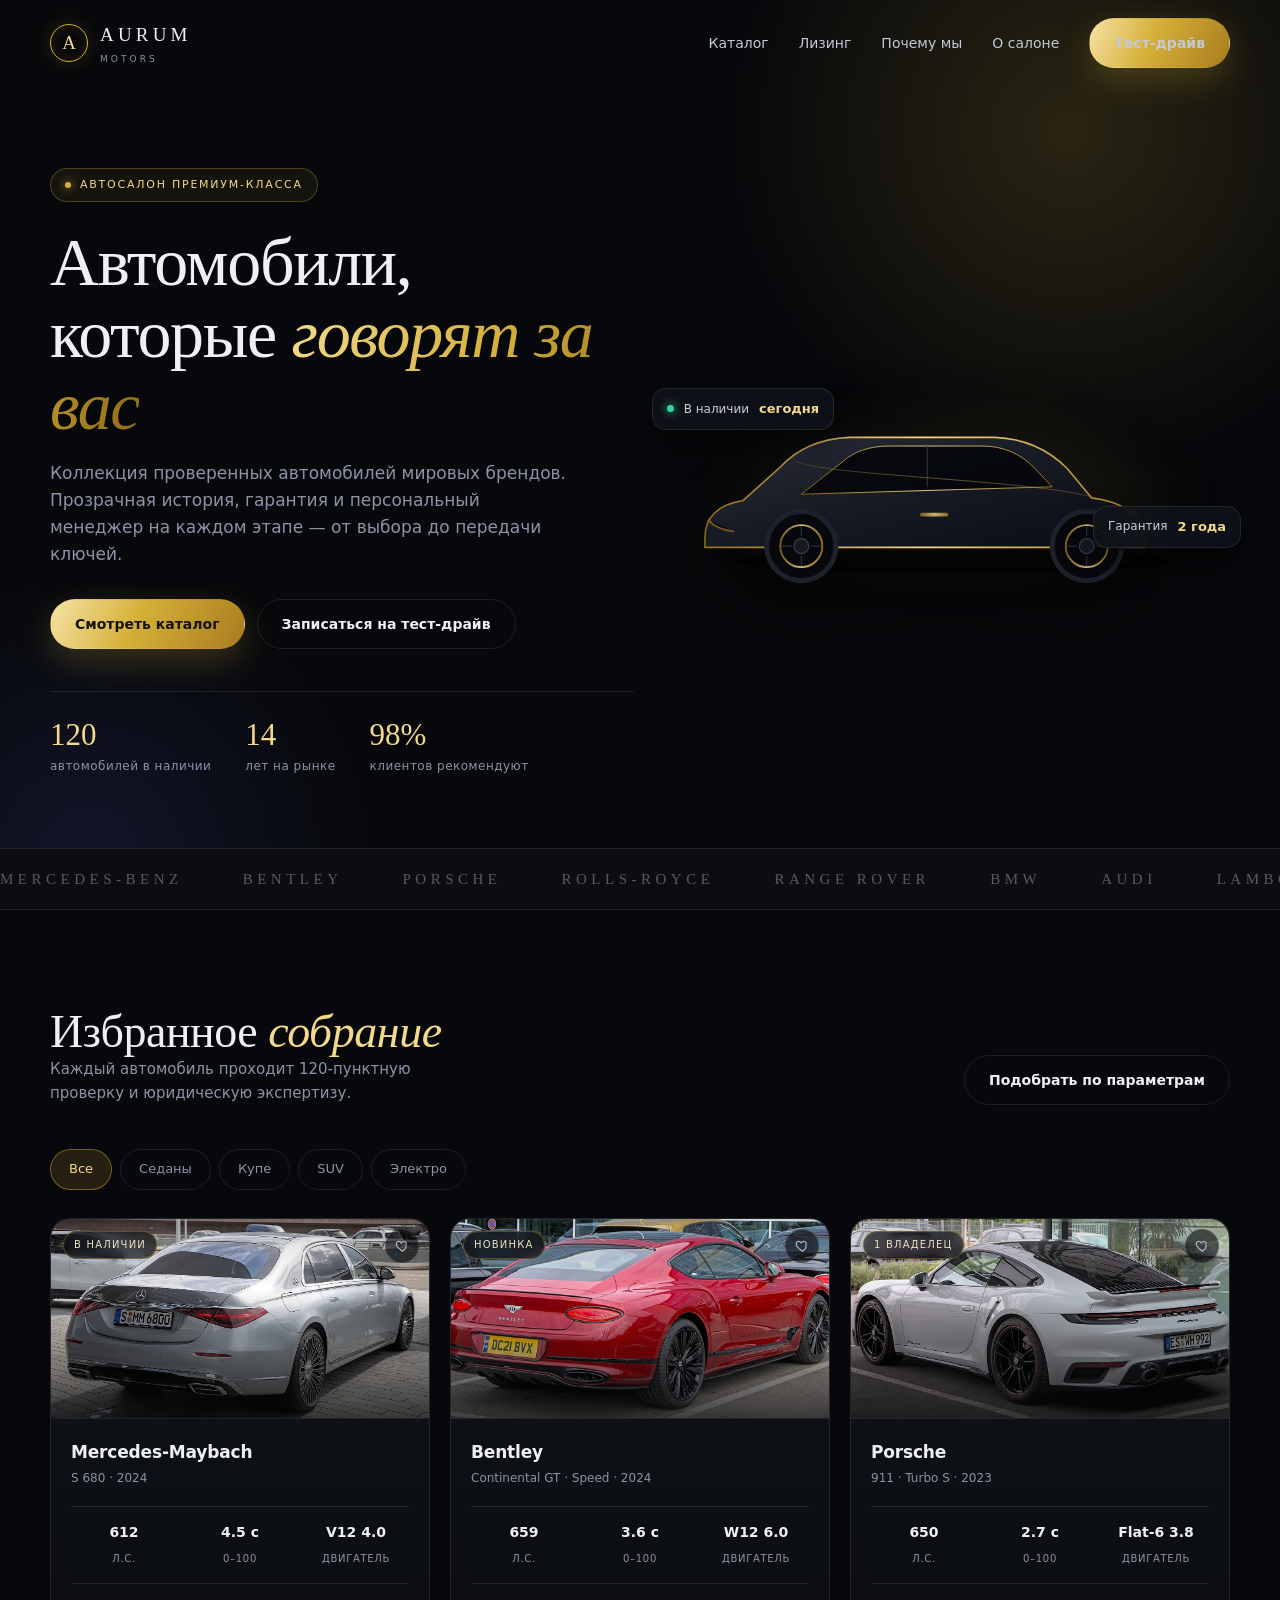
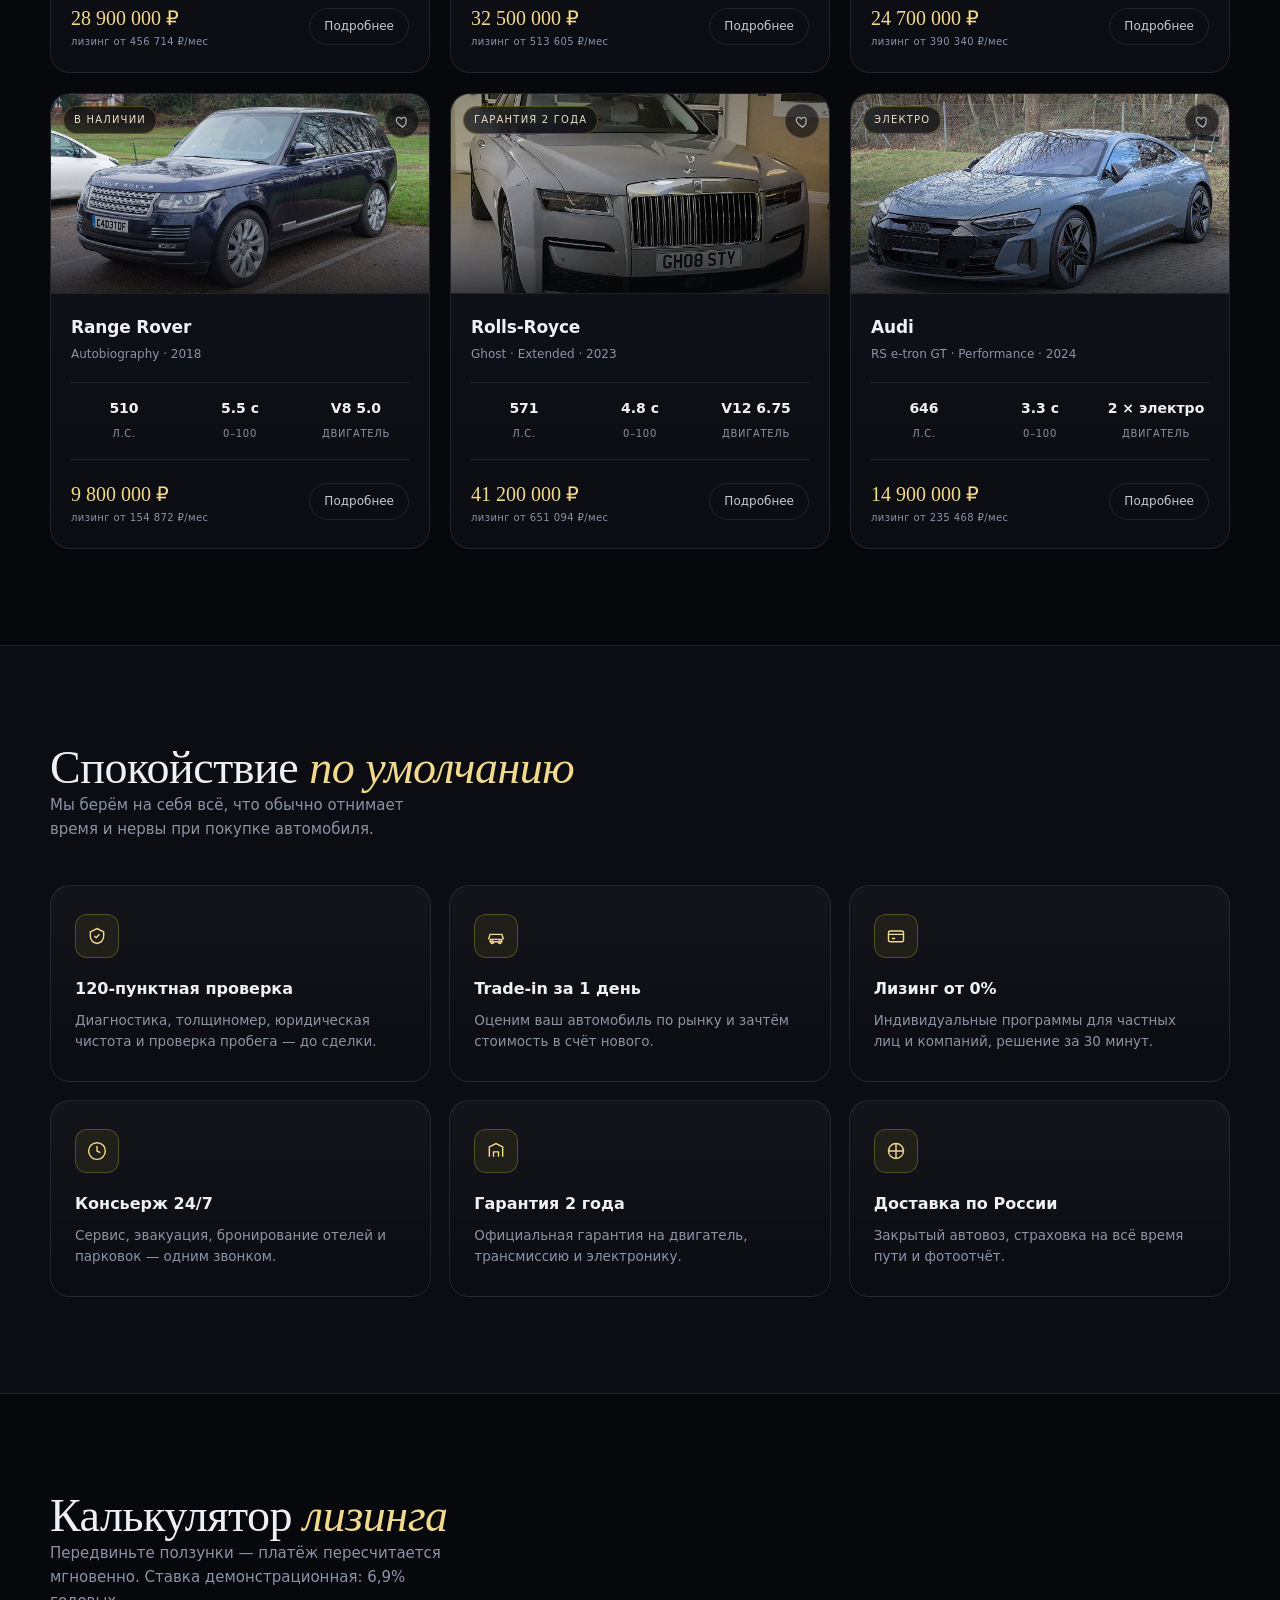
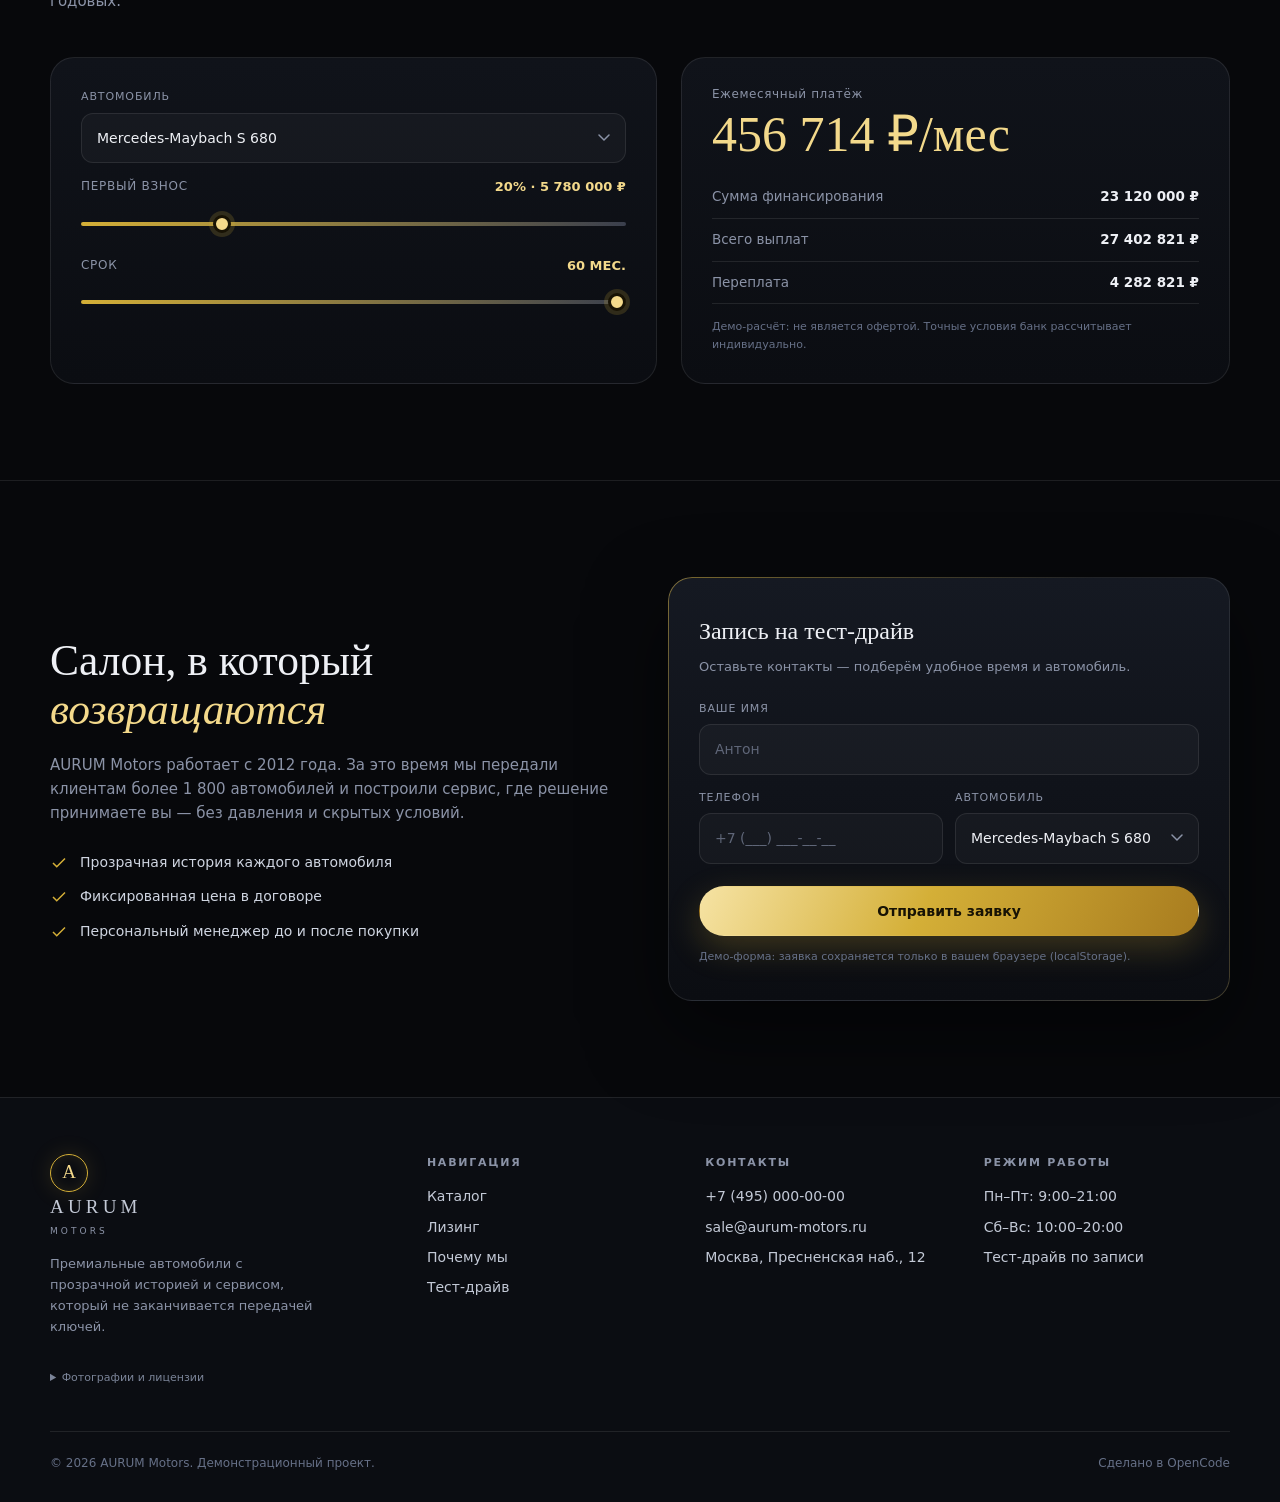
==== commit d53fad02: "Add SEO: meta tags, Open Graph, Schema.org, robots.txt, sitemap, 404 page" ====
--- a/index.html
+++ b/index.html
@@ -3,10 +3,59 @@
 <head>
 <meta charset="UTF-8" />
 <meta name="viewport" content="width=device-width, initial-scale=1.0" />
-<title>AURUM Motors — премиальный автосалон</title>
-<meta name="description" content="AURUM Motors — салон автомобилей премиум-класса. Каталог, trade-in, лизинг, тест-драйв." />
+<title>AURUM Motors — премиальный автосалон в Москве | Купить автомобиль</title>
+<meta name="description" content="Автосалон премиум-класса в Москве: Mercedes-Maybach, Bentley, Porsche, Rolls-Royce, Range Rover и Audi. Проверенные автомобили, лизинг, trade-in, гарантия 2 года." />
+<meta name="robots" content="index, follow" />
+<meta name="theme-color" content="#07080b" />
+<link rel="canonical" href="https://antosha112.github.io/opencode-site/" />
+
+<!-- Open Graph: как ссылка выглядит в соцсетях и мессенджерах -->
+<meta property="og:type" content="website" />
+<meta property="og:site_name" content="AURUM Motors" />
+<meta property="og:locale" content="ru_RU" />
+<meta property="og:title" content="AURUM Motors — премиальный автосалон в Москве" />
+<meta property="og:description" content="Коллекция проверенных автомобилей премиум-класса. Лизинг, trade-in, гарантия и тест-драйв." />
+<meta property="og:url" content="https://antosha112.github.io/opencode-site/" />
+<meta property="og:image" content="https://antosha112.github.io/opencode-site/img/maybach.jpg" />
+<meta name="twitter:card" content="summary_large_image" />
+
 <link rel="preload" href="img/maybach.jpg" as="image" />
 <link rel="stylesheet" href="assets/styles.css" />
+
+<!-- Микроразметка Schema.org: поисковик понимает, что это автосалон -->
+<script type="application/ld+json">
+{
+  "@context": "https://schema.org",
+  "@type": "AutoDealer",
+  "name": "AURUM Motors",
+  "description": "Премиальный автосалон в Москве: подбор, проверка, лизинг и trade-in.",
+  "url": "https://antosha112.github.io/opencode-site/",
+  "image": "https://antosha112.github.io/opencode-site/img/maybach.jpg",
+  "telephone": "+7-495-000-00-00",
+  "email": "sale@aurum-motors.ru",
+  "priceRange": "₽₽₽",
+  "address": {
+    "@type": "PostalAddress",
+    "streetAddress": "Пресненская наб., 12",
+    "addressLocality": "Москва",
+    "addressCountry": "RU"
+  },
+  "openingHoursSpecification": [
+    {
+      "@type": "OpeningHoursSpecification",
+      "dayOfWeek": ["Monday", "Tuesday", "Wednesday", "Thursday", "Friday"],
+      "opens": "09:00",
+      "closes": "21:00"
+    },
+    {
+      "@type": "OpeningHoursSpecification",
+      "dayOfWeek": ["Saturday", "Sunday"],
+      "opens": "10:00",
+      "closes": "20:00"
+    }
+  ]
+}
+</script>
 </head>
 <body>
 
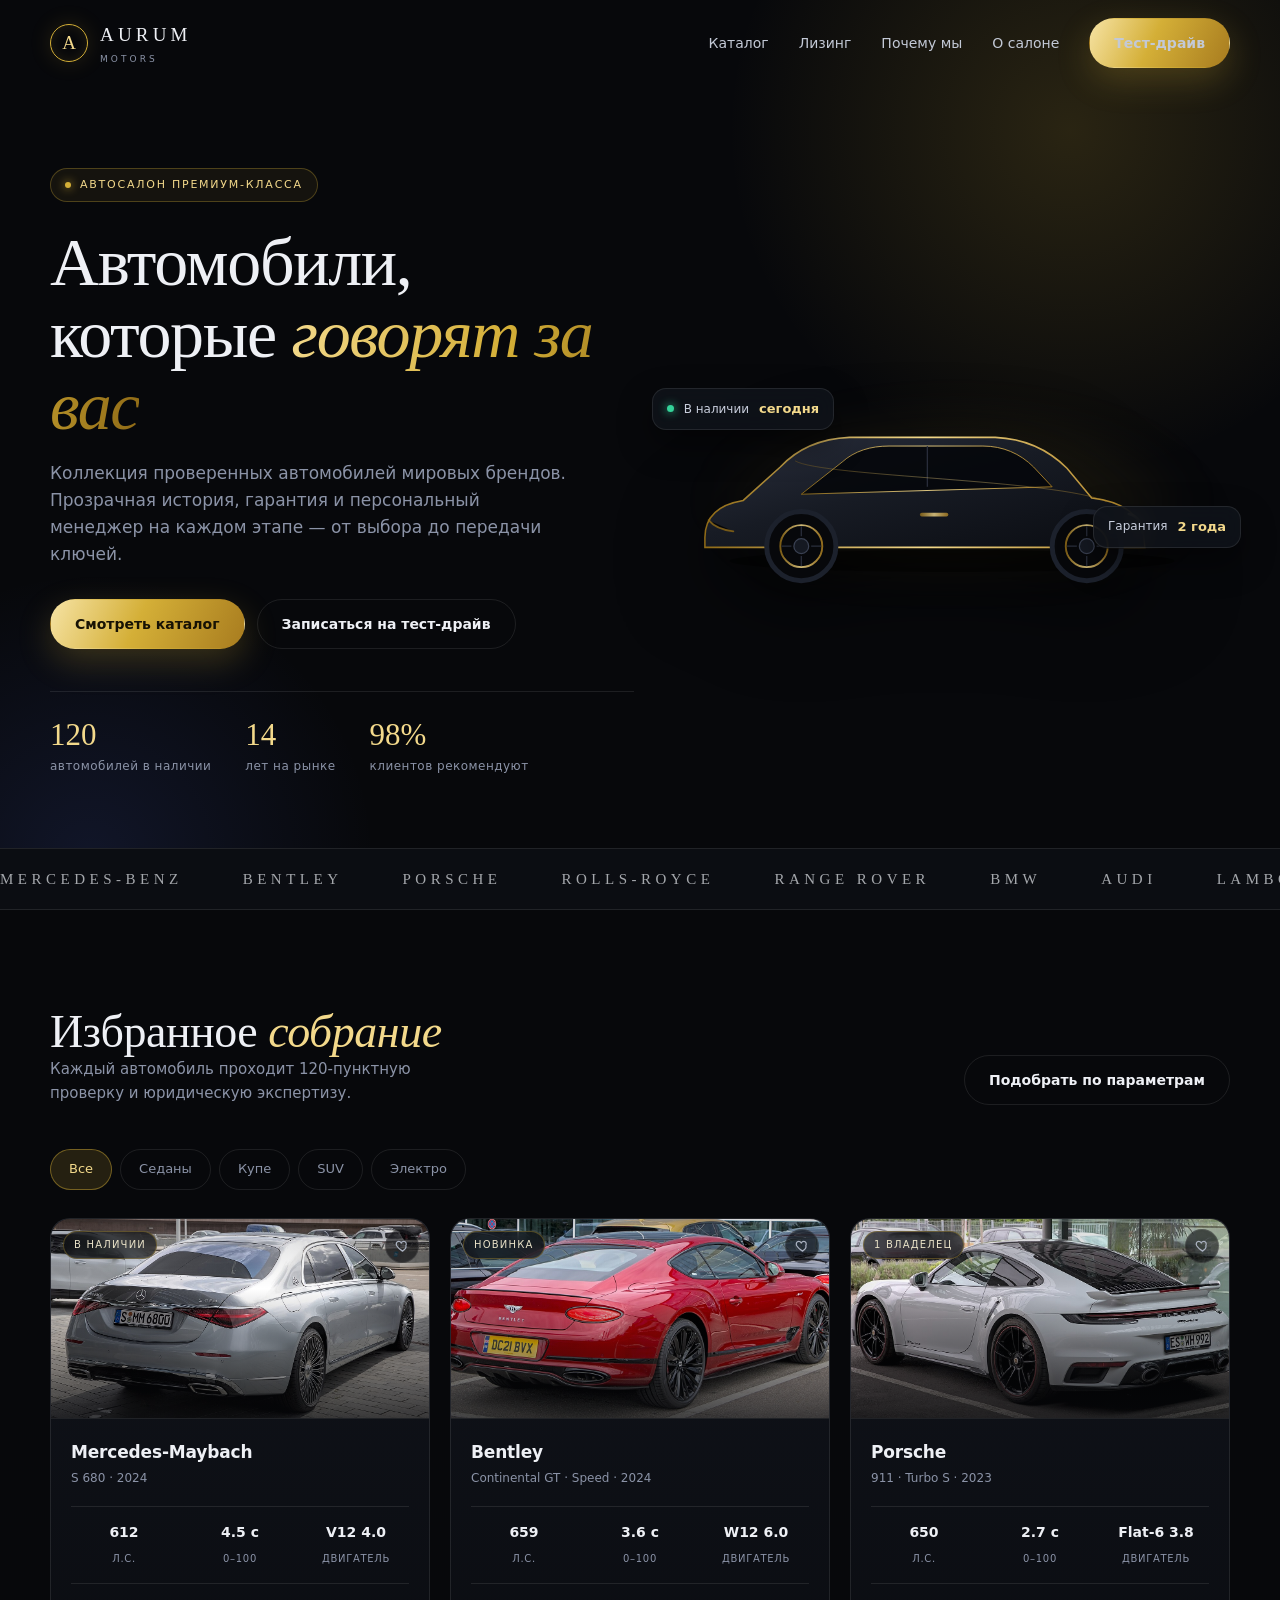
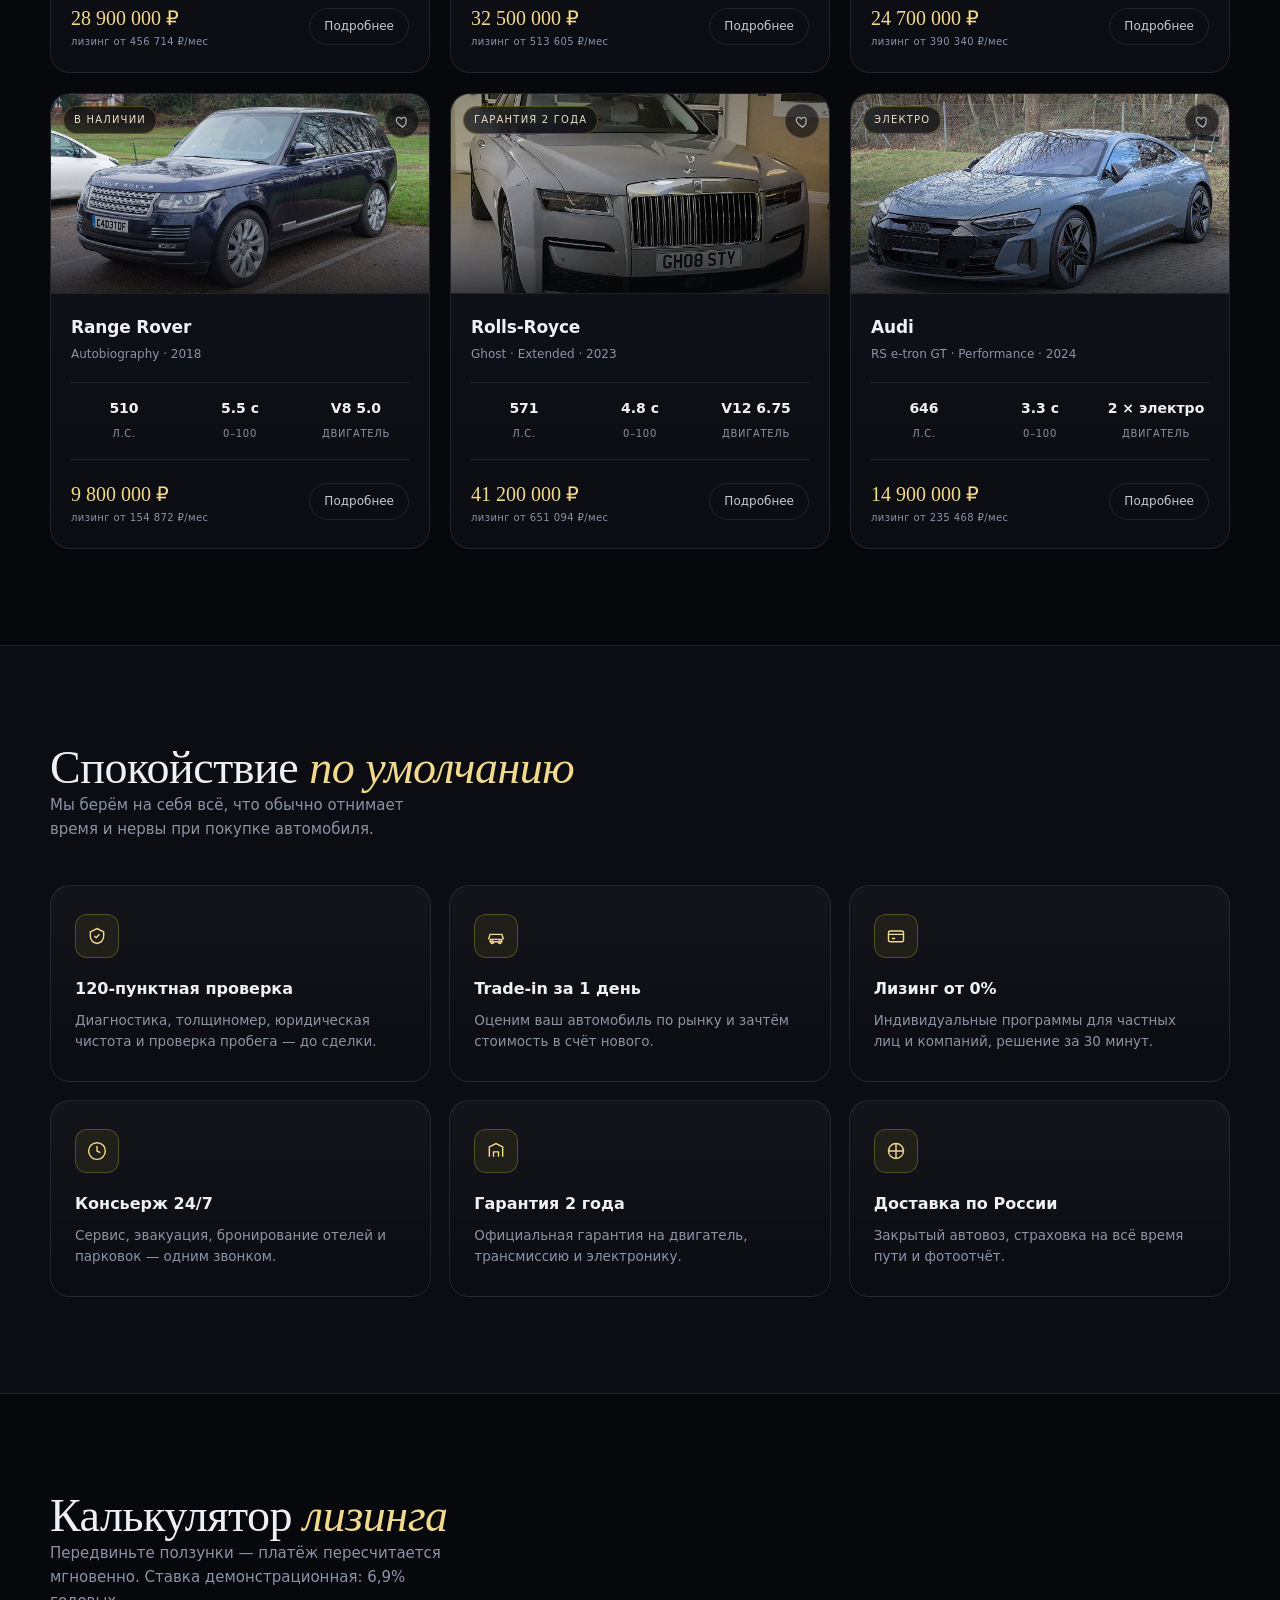
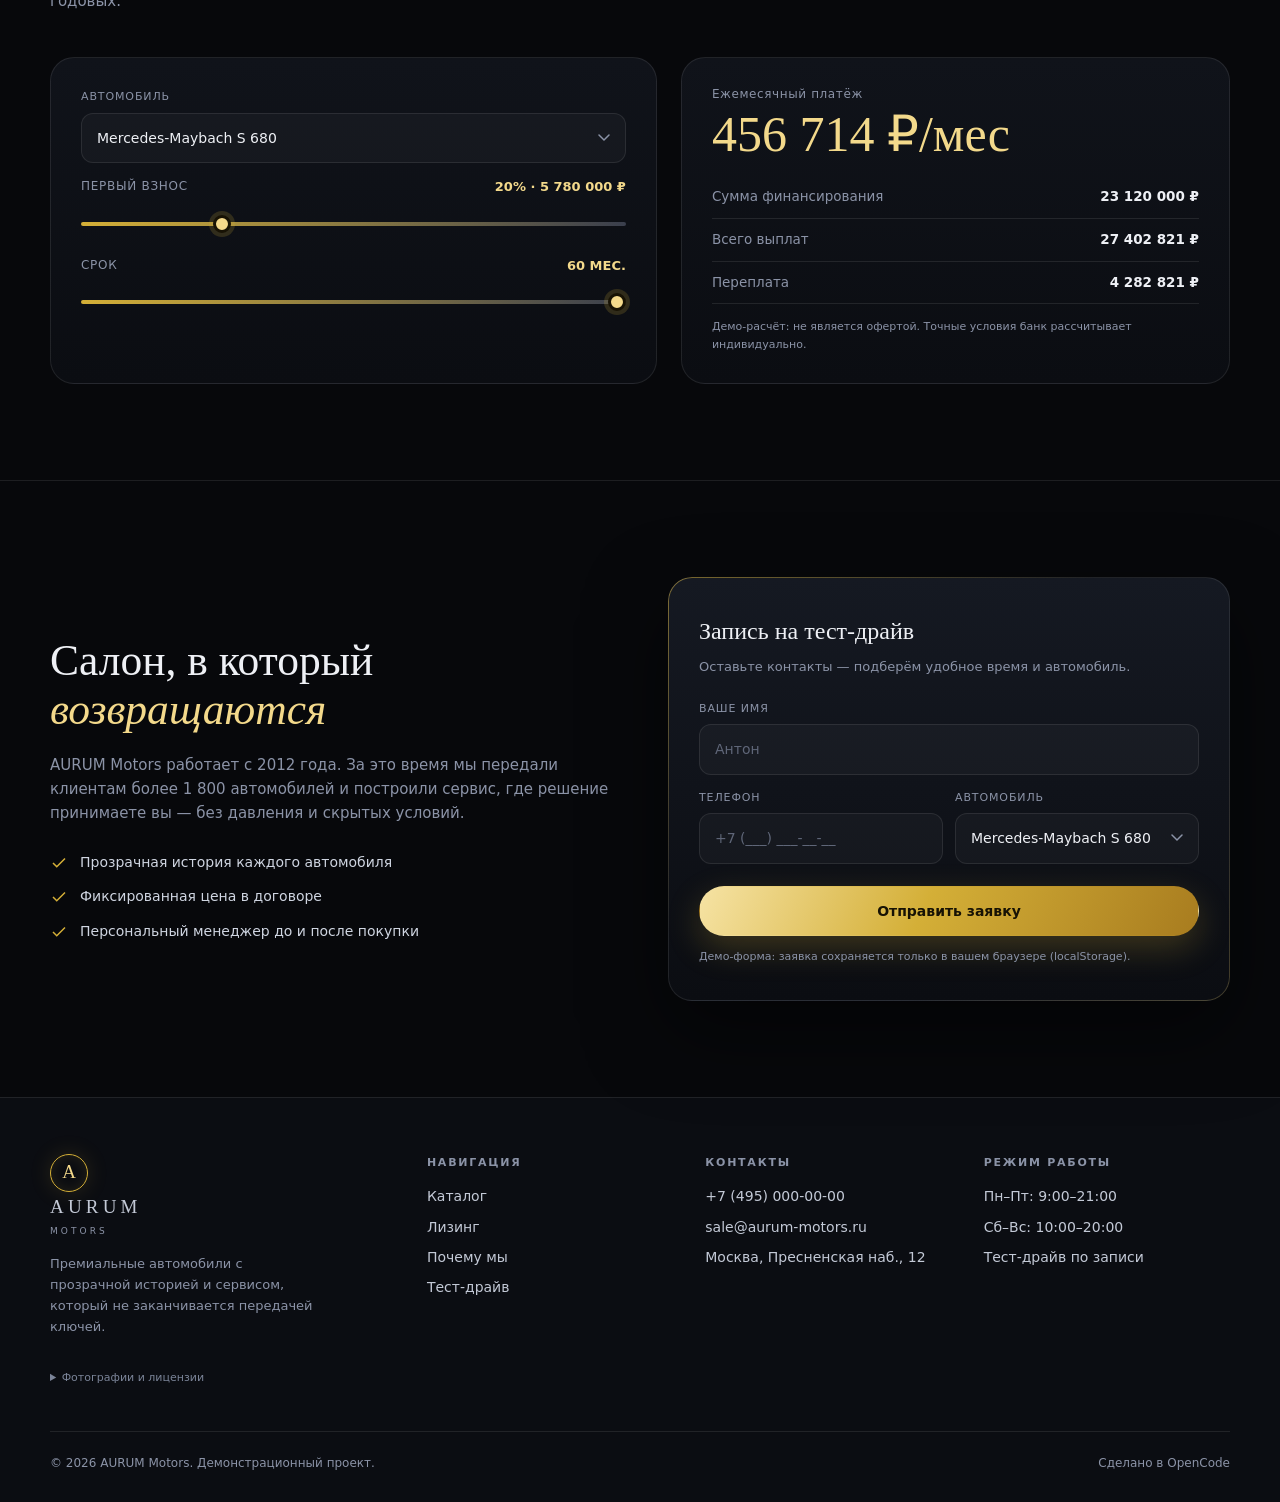
==== commit 830f9574: "Fix accessibility: contrast, ARIA roles, logo accessible name" ====
--- a/index.html
+++ b/index.html
@@ -105,7 +105,7 @@
 
 <header id="header">
   <div class="wrap nav">
-    <a class="logo" href="index.html" aria-label="AURUM Motors — на главную">
+    <a class="logo" href="index.html">
       <span class="logo-mark">A</span>
       <span class="logo-text">AURUM<span>MOTORS</span></span>
     </a>
@@ -178,7 +178,7 @@
         <a class="btn btn-ghost" href="#booking">Подобрать по параметрам</a>
       </div>
 
-      <div class="filters" role="tablist" aria-label="Фильтр каталога">
+      <div class="filters" role="group" aria-label="Фильтр каталога">
         <button class="filter active" type="button" data-filter="all">Все</button>
         <button class="filter" type="button" data-filter="sedan">Седаны</button>
         <button class="filter" type="button" data-filter="coupe">Купе</button>
--- a/assets/styles.css
+++ b/assets/styles.css
@@ -252,7 +252,7 @@
   font-size: 15px;
   letter-spacing: 0.3em;
   text-transform: uppercase;
-  color: rgba(238, 240, 245, 0.34);
+  color: rgba(238, 240, 245, 0.68);
   white-space: nowrap;
 }
 @keyframes scroll { to { transform: translateX(-50%); } }
@@ -493,7 +493,7 @@
 .calc-row { display: flex; justify-content: space-between; gap: 12px; font-size: 13.5px; padding-bottom: 10px; border-bottom: 1px solid var(--line); }
 .calc-row span { color: var(--muted); }
 .calc-row b { font-weight: 600; }
-.calc-note { font-size: 11px; color: #667087; margin-top: 14px; }
+.calc-note { font-size: 11px; color: #8b93a7; margin-top: 14px; }
 
 /* ---------- About / form ---------- */
 .split { display: grid; grid-template-columns: 1fr 1fr; gap: 56px; align-items: center; }
@@ -533,7 +533,7 @@
 .field input:invalid:not(:placeholder-shown) { border-color: rgba(255, 95, 122, 0.5); }
 .field-row { display: grid; grid-template-columns: 1fr 1fr; gap: 12px; }
 
-.form-note { font-size: 11px; color: #667087; margin-top: 12px; }
+.form-note { font-size: 11px; color: #8b93a7; margin-top: 12px; }
 .toast {
   margin-top: 14px;
   padding: 12px 14px;
@@ -596,9 +596,9 @@
 .foot-grid h4 { font-size: 11px; text-transform: uppercase; letter-spacing: 0.16em; color: var(--muted); margin-bottom: 14px; }
 .foot-grid a, .foot-grid p { display: block; font-size: 14px; color: #c3c9d6; margin-bottom: 8px; }
 .foot-grid a:hover { color: var(--gold-2); }
-.foot-bottom { display: flex; justify-content: space-between; gap: 16px; flex-wrap: wrap; margin-top: 44px; padding-top: 22px; border-top: 1px solid var(--line); font-size: 12px; color: #667087; }
-
-.credits { margin-top: 22px; font-size: 11px; color: #5f6678; line-height: 1.8; }
+.foot-bottom { display: flex; justify-content: space-between; gap: 16px; flex-wrap: wrap; margin-top: 44px; padding-top: 22px; border-top: 1px solid var(--line); font-size: 12px; color: #8b93a7; }
+
+.credits { margin-top: 22px; font-size: 11px; color: #8b93a7; line-height: 1.8; }
 .credits summary { cursor: pointer; color: #7b8498; }
 .credits a { color: #8b93a7; text-decoration: underline; text-underline-offset: 2px; }
 .credits a:hover { color: var(--gold-2); }
